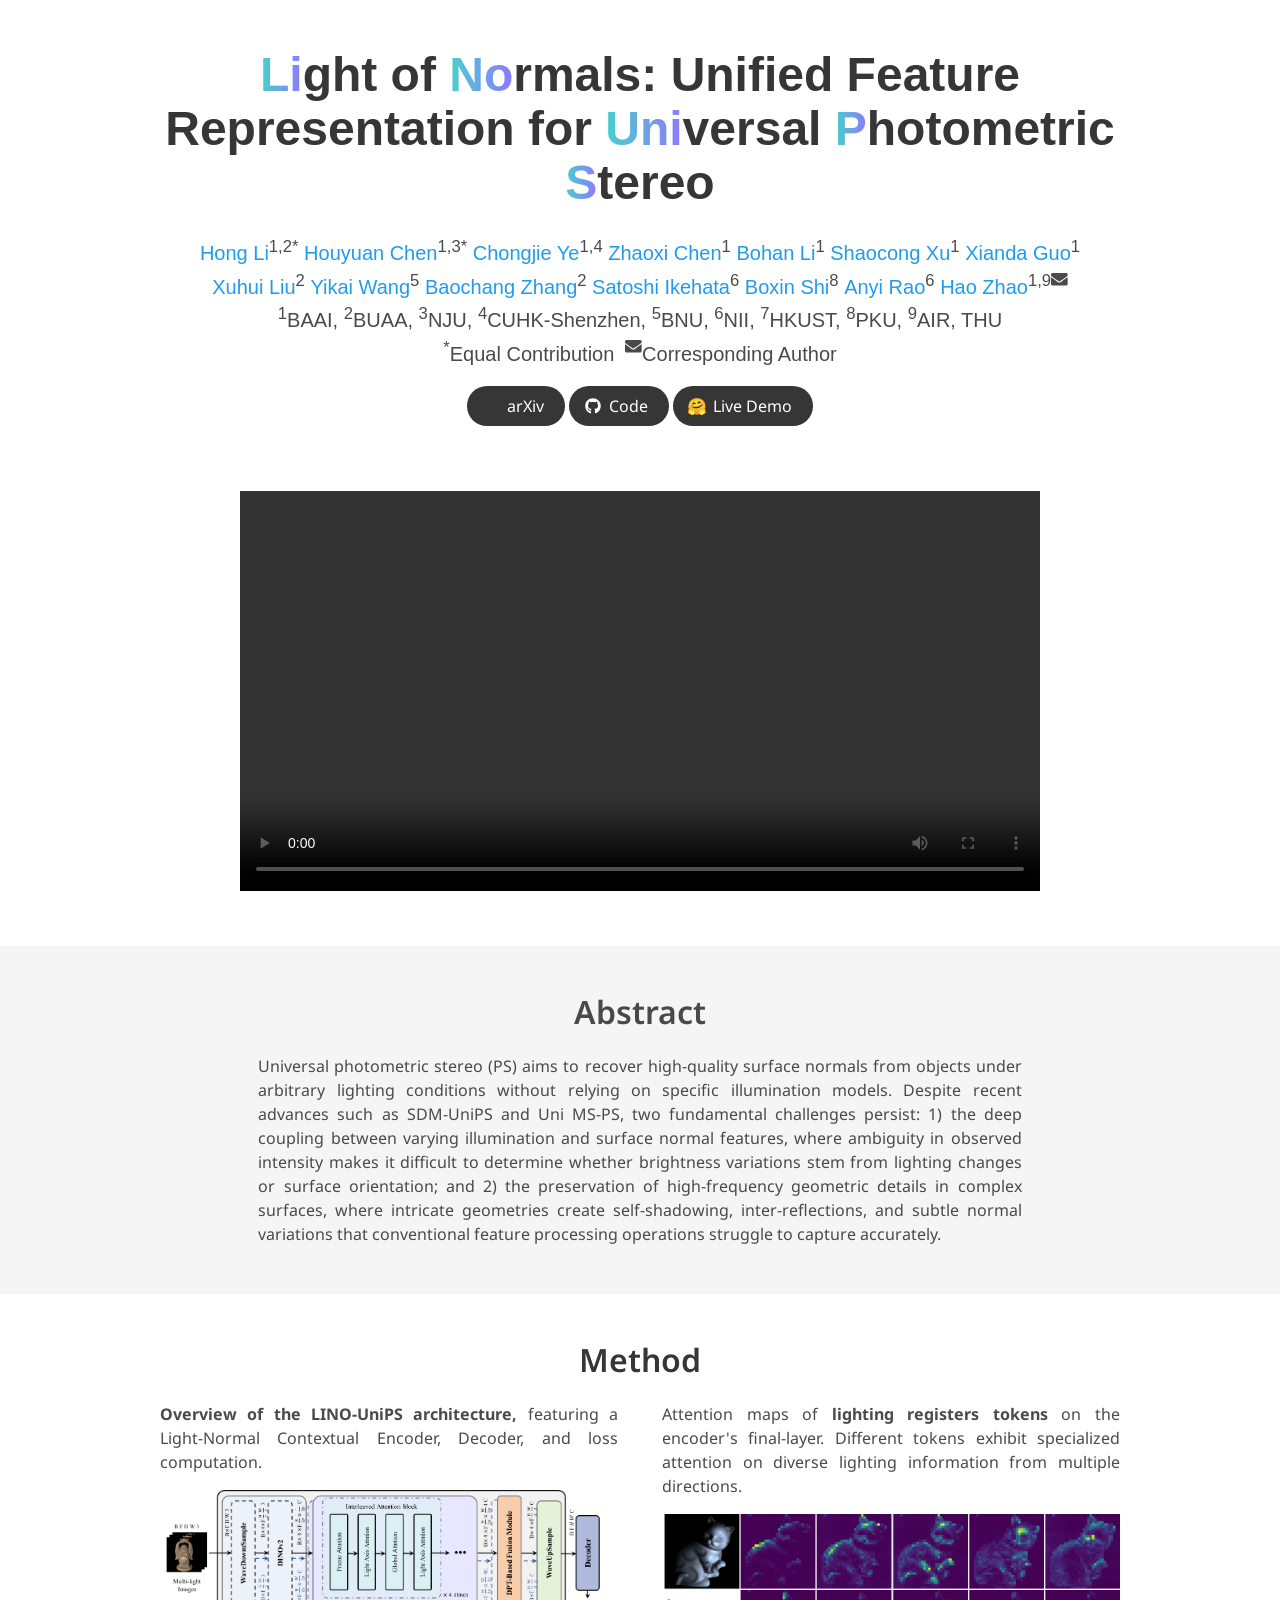
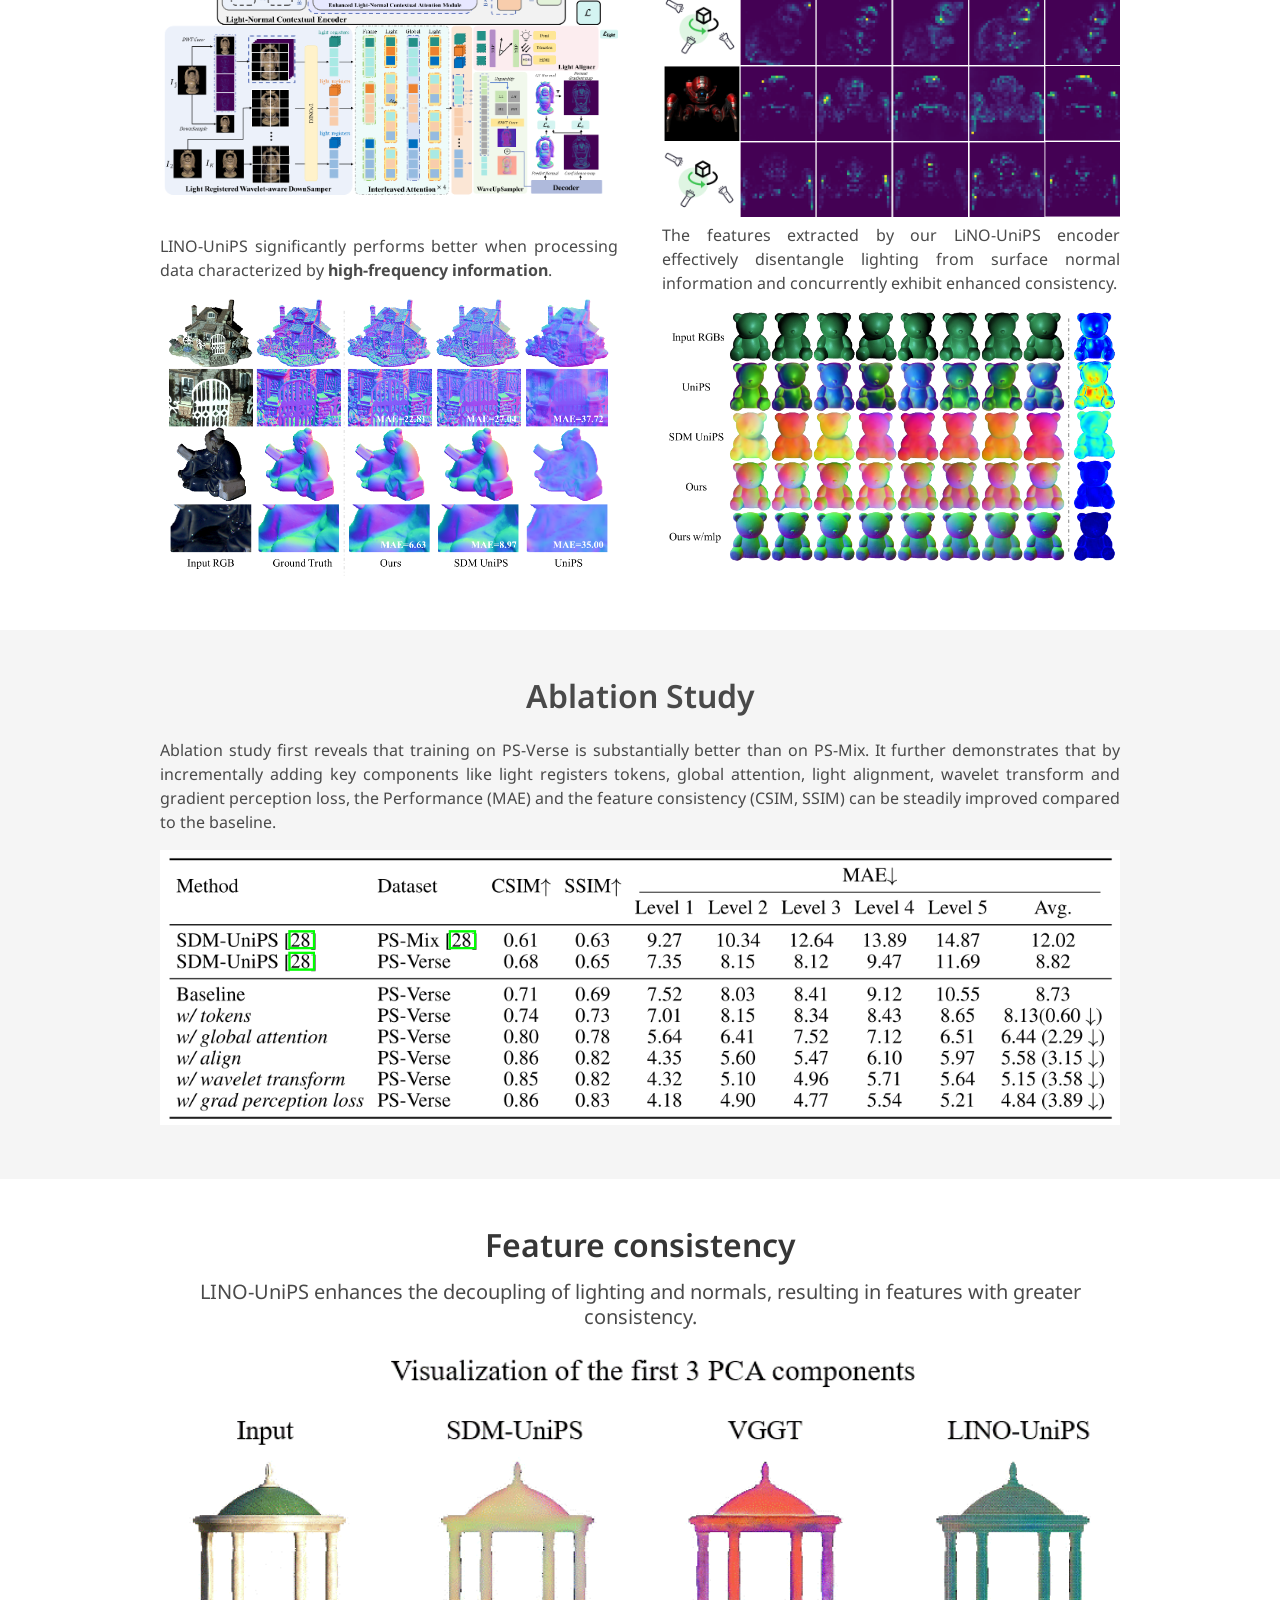
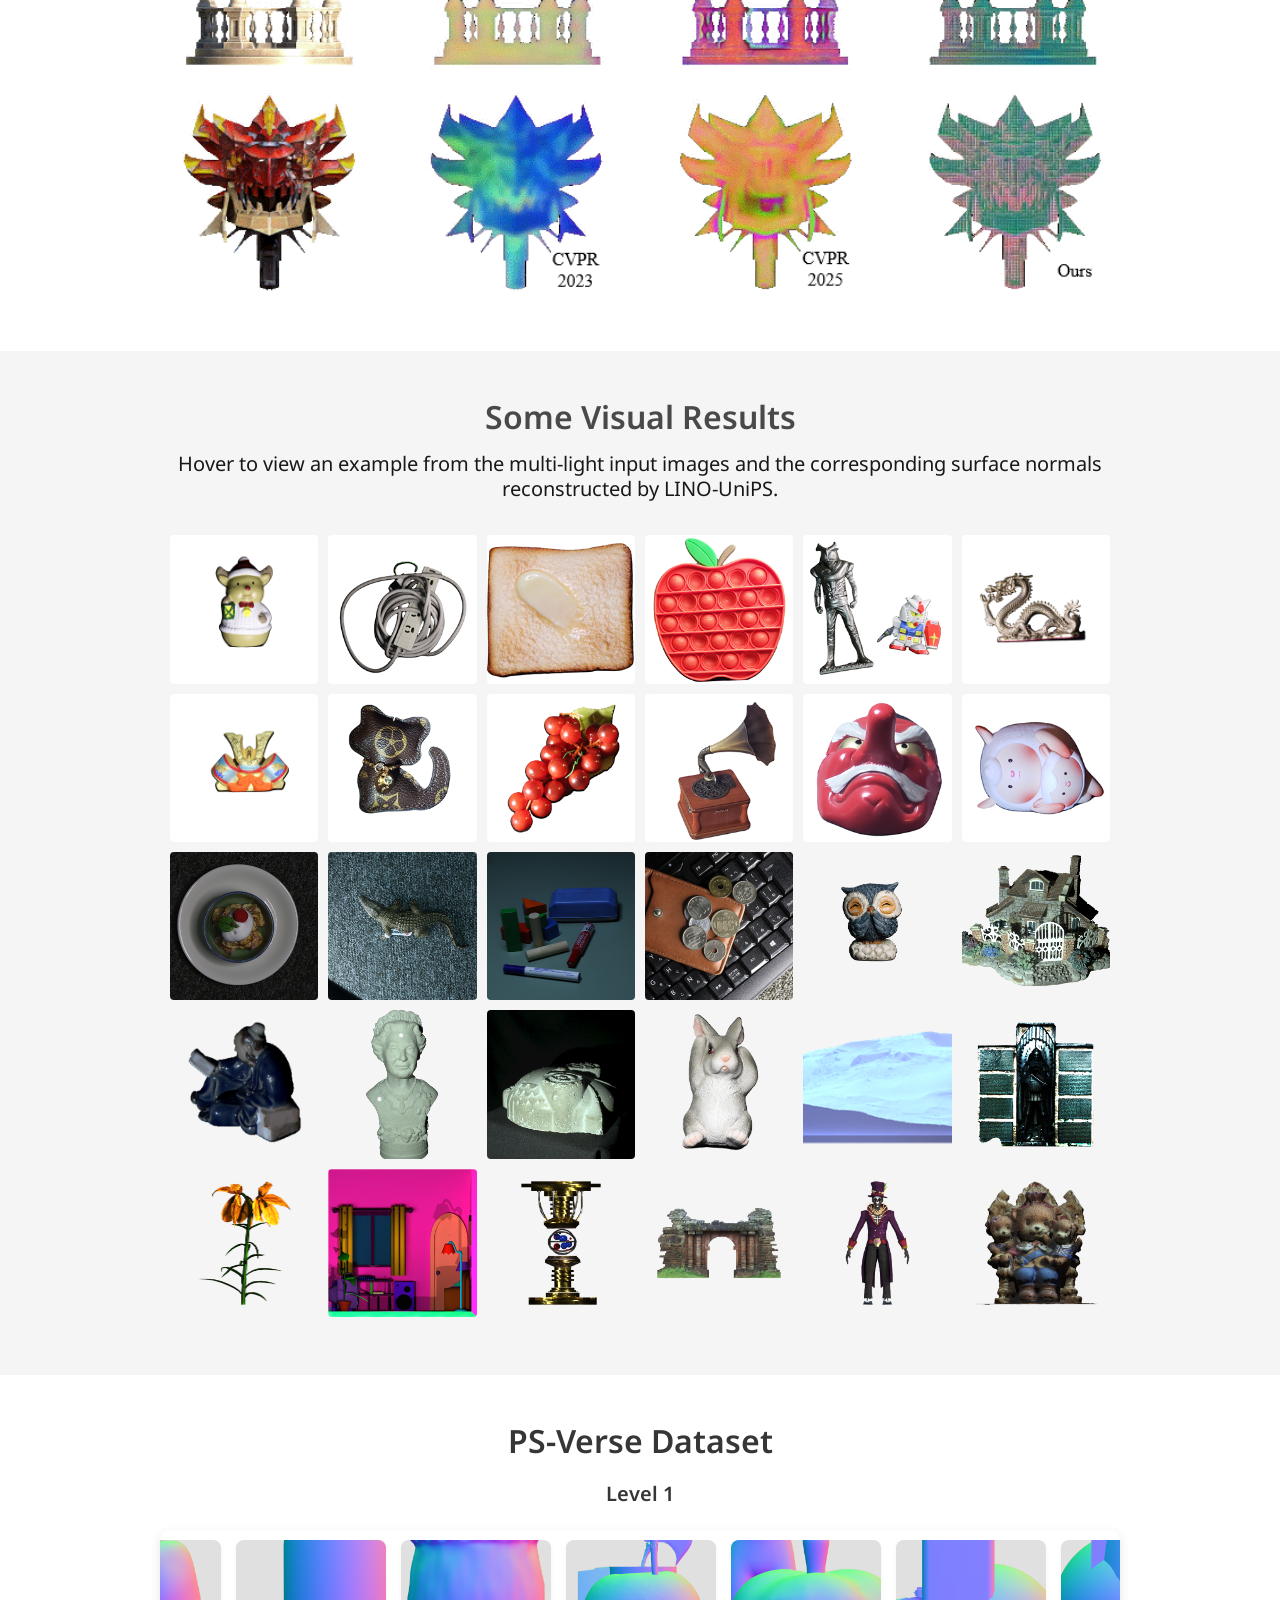
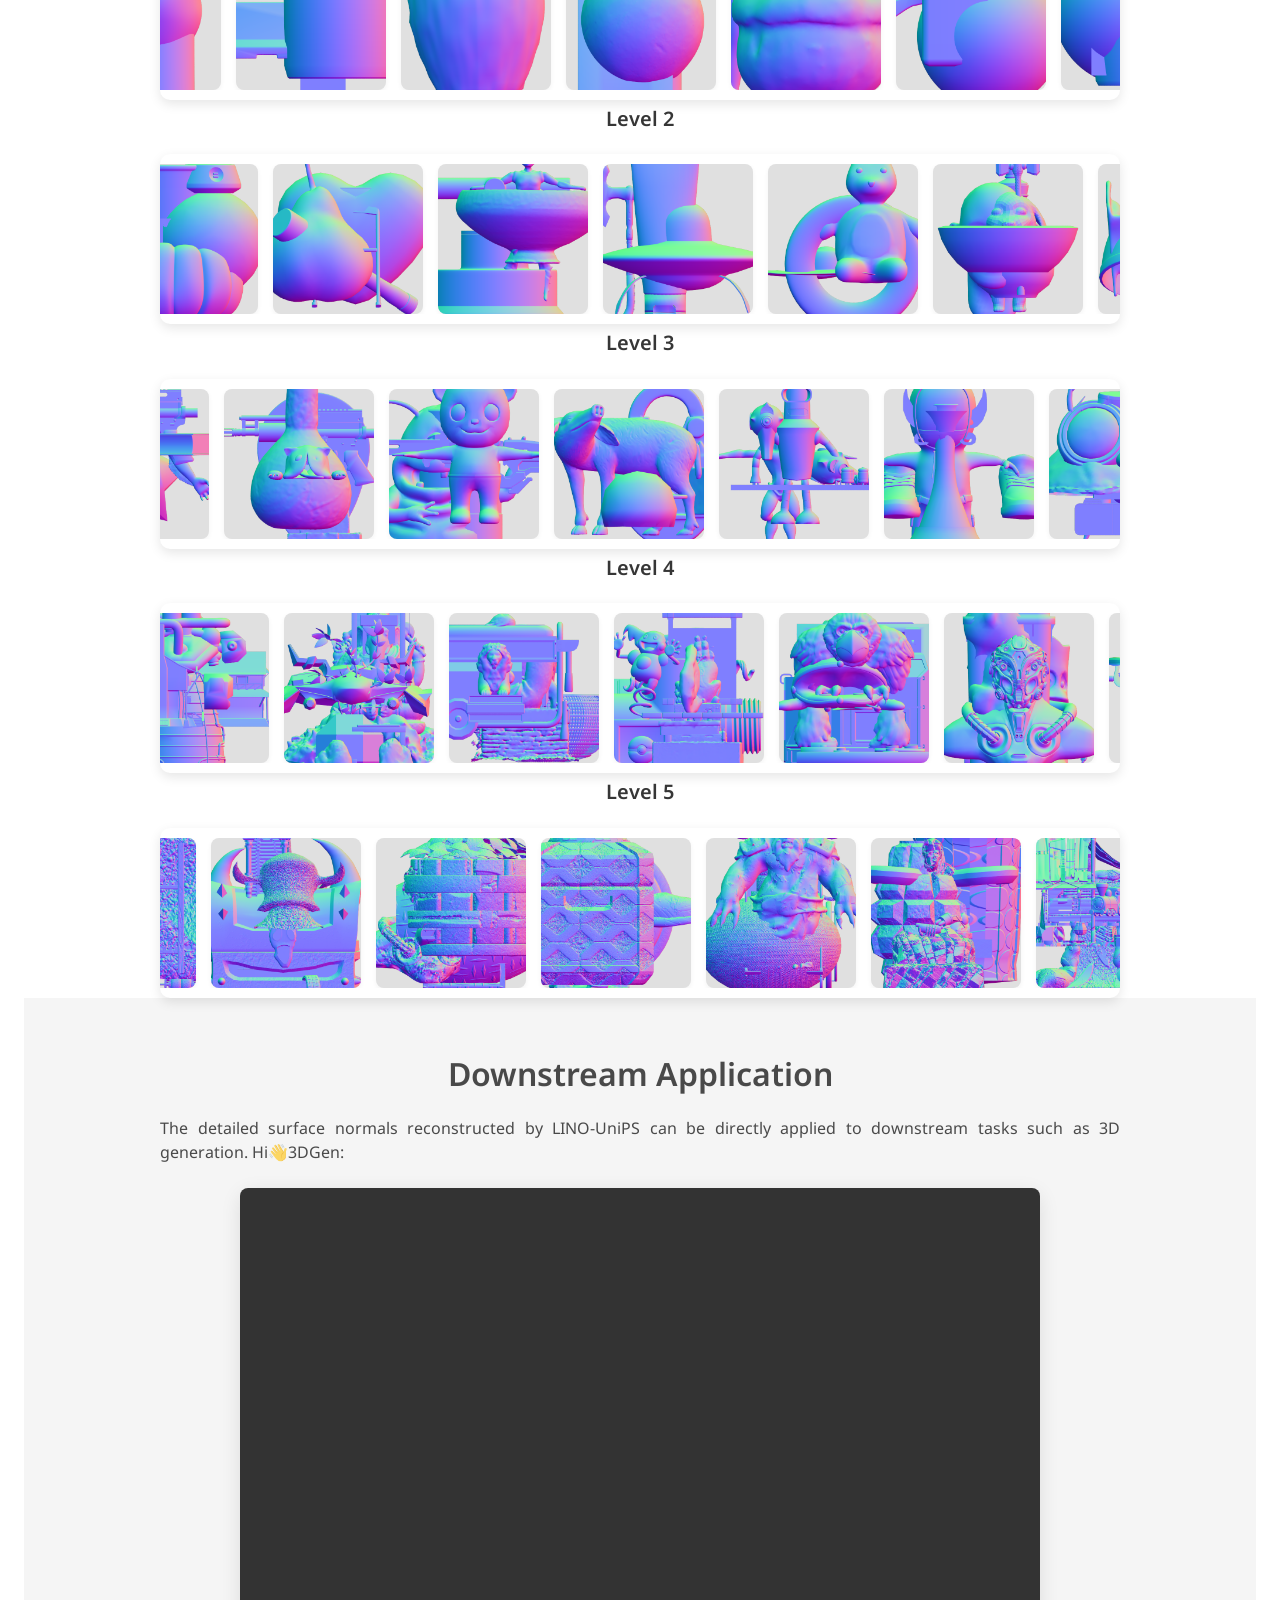
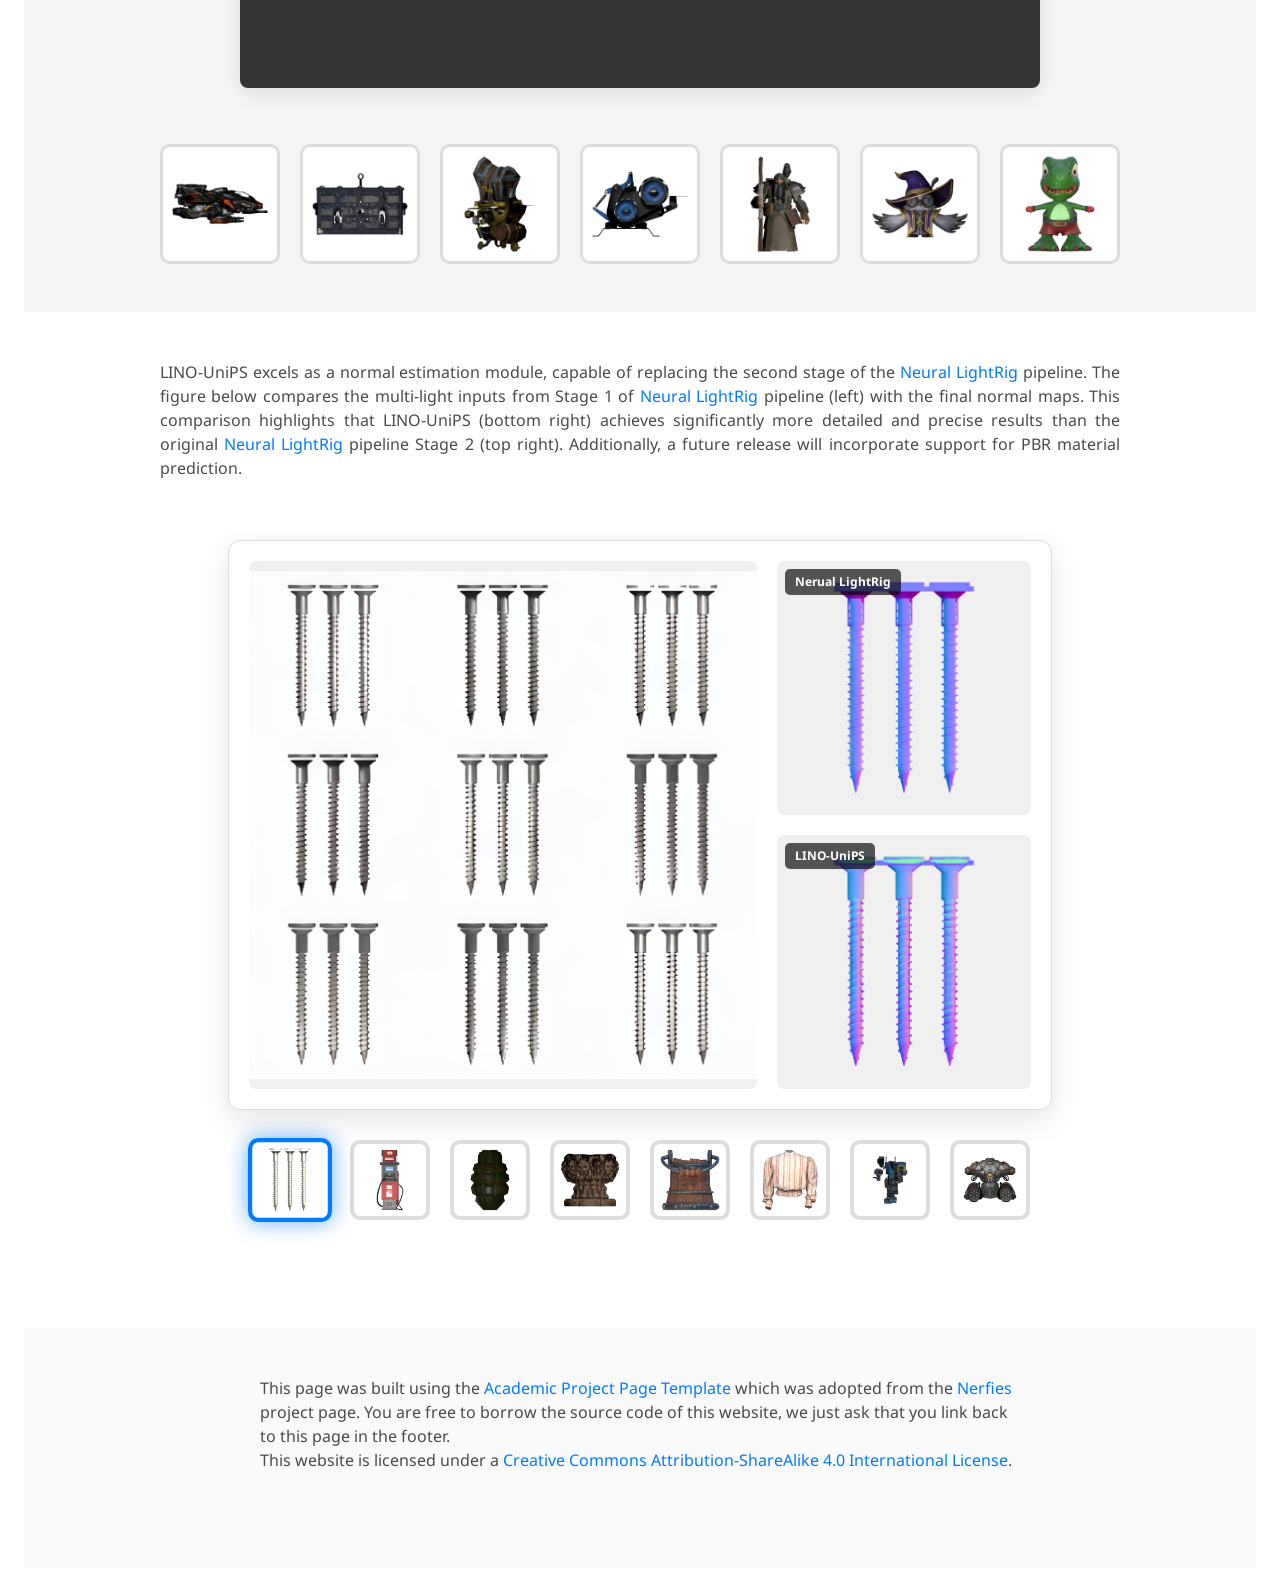
==== index.html @ 2d1c0916 "update_github" ====
<!DOCTYPE html>
<html>
<head>
  <meta charset="utf-8">
  <meta name="description" content="DESCRIPTION META TAG">
  <meta property="og:title" content="SOCIAL MEDIA TITLE TAG"/>
  <meta property="og:description" content="SOCIAL MEDIA DESCRIPTION TAG TAG"/>
  <meta property="og:url" content="URL OF THE WEBSITE"/>
  <meta property="og:image" content="static/image/your_banner_image.png" />
  <meta property="og:image:width" content="1200"/>
  <meta property="og:image:height" content="630"/>
  <meta name="twitter:title" content="TWITTER BANNER TITLE META TAG">
  <meta name="twitter:description" content="TWITTER BANNER DESCRIPTION META TAG">
  <meta name="twitter:image" content="static/images/your_twitter_banner_image.png">
  <meta name="twitter:card" content="summary_large_image">
  <meta name="keywords" content="KEYWORDS SHOULD BE PLACED HERE">
  <meta name="viewport" content="width=device-width, initial-scale=1">

  <title>Light of Normals: Unified Feature Representation for Universal Photometric Stereo</title>
  <link rel="icon" type="image/x-icon" href="static/images/lino.ico">
  <link href="https://fonts.googleapis.com/css?family=Google+Sans|Noto+Sans|Castoro" rel="stylesheet">

  <link rel="stylesheet" href="static/css/bulma.min.css">
  <link rel="stylesheet" href="static/css/bulma-carousel.min.css">
  <link rel="stylesheet" href="static/css/bulma-slider.min.css">
  <link rel="stylesheet" href="static/css/fontawesome.all.min.css">
  <link rel="stylesheet" href="https://cdn.jsdelivr.net/gh/jpswalsh/academicons@1/css/academicons.min.css">
  <link rel="stylesheet" href="static/css/index.css">
  <link rel="stylesheet" href="./static/css/selection-panel.css">
  <link rel="stylesheet" href="./static/css/nerual_lightrig.css">
   <script src="./static/js/nerual_lightrig.js" defer></script>
  
  <style>
    /* Styles for 6x6 Image Grid with Hover Preview */
    .image-grid-container {
      display: grid;
      grid-template-columns: repeat(6, 1fr);
      gap: 10px;
      padding: 10px;
      position: relative; 
    }

    .image-grid-container img {
      width: 100%;
      height: auto;
      display: block;
      object-fit: cover;
      aspect-ratio: 1 / 1;
      border-radius: 4px;
      cursor: pointer; 
      position: relative; 
      z-index: 1; 
      transition: transform 0.25s ease, box-shadow 0.25s ease, z-index 0s linear 0.125s; 
    }

    .image-grid-container img:hover {
      transform: scale(1.25); 
      z-index: 10; 
      box-shadow: 0px 6px 12px rgba(0,0,0,0.25); 
    }

    #localImagePreviewBox {
      position: fixed; 
      display: none; 
      gap: 8px; 
      padding: 10px;
      background-color: white;
      border-radius: 6px;
      box-shadow: 0px 5px 15px rgba(0,0,0,0.3);
      z-index: 20; 
      pointer-events: none; 
      transition: opacity 0.1s ease-in-out; 
    }

    #localImagePreviewBox img {
      width: 300px; 
      height: 300px; 
      object-fit: cover;
      border-radius: 4px;
      border: 1px solid #eee;
    }

    /* Styles for Auto-Looping Image Scroller (New) */
/* Styles for Auto-Looping Image Scroller */
    .scroll-strip-title {
      margin-bottom: 20px; 
    }
    
    .scroll-strip-container {
      width: 100%; 
      overflow: hidden; 
      padding: 10px 0; 
      box-sizing: border-box;
      background-color: #fff; 
      border-radius: 10px;
      box-shadow: 0 4px 12px rgba(0,0,0,0.1);
      cursor: grab;
    }
    .scroll-strip-container:active {
      cursor: grabbing;
    }

    .scroll-strip-content {
  display: flex;
  flex-wrap: nowrap; 
  overflow-x: auto;  /* 必须保留 'auto' 或 'scroll' 以便内容可以实际滚动 */
  overflow-y: hidden; 
  
  /* 移除或减少 padding-bottom，因为滚动条隐藏后不再需要为其预留空间 */
  /* padding-bottom: 15px; */ 
  padding-left: 15px; 
  padding-right: 15px; 
  -webkit-overflow-scrolling: touch; 

  /* --- 开始：隐藏滚动条的CSS --- */
  /* For Firefox */
  scrollbar-width: none; 

  /* For Internet Explorer and Edge (older versions) */
  -ms-overflow-style: none;  
  /* --- 结束：隐藏滚动条的CSS --- */
}

/* For WebKit-based browsers (Chrome, Safari, newer Edge, Opera) */
.scroll-strip-content::-webkit-scrollbar {
  display: none; /* 或者设置为 width: 0 !important; height: 0 !important; */
}

/* 之前用于美化滚动条的 ::-webkit-scrollbar-track 和 ::-webkit-scrollbar-thumb 规则可以被注释掉或删除，
   因为滚动条本身已经被隐藏了。
.scroll-strip-content::-webkit-scrollbar-track {
  background: #f1f1f1; 
  border-radius: 10px;
}
.scroll-strip-content::-webkit-scrollbar-thumb {
  background: #aaa; 
  border-radius: 10px;
}
.scroll-strip-content::-webkit-scrollbar-thumb:hover {
  background: #777; 
}
*/
    .scroll-item {
      flex: 0 0 auto;     
      width: 150px;       
      height: 150px;      
      margin-right: 15px; 
      background-color: #e0e0e0; 
      border-radius: 8px;
      overflow: hidden;   
      box-shadow: 0 2px 5px rgba(0,0,0,0.05);
      position: relative; /* 为内部img的z-index提供上下文 */
    }
    .scroll-item:last-child {
       margin-right: 0; 
    }

    .scroll-item img {
      width: 100%;
      height: 100%;
      object-fit: cover; 
      display: block;    
      cursor: pointer; /* 添加cursor pointer */
      position: relative; /* 使z-index生效 */
      z-index: 1; /* 默认z-index */
      transition: transform 0.2s ease, box-shadow 0.2s ease; /* 为气泡放大添加过渡 */
    }

    /* 新增：滚动带中图片的气泡放大效果 */
    .scroll-item:hover img { /* 或者 .scroll-item img:hover，取决于你希望整个item还是仅图片触发 */
      transform: scale(1.1); /* 稍微小一点的放大，避免过于干扰 */
      box-shadow: 0px 4px 10px rgba(0,0,0,0.2);
      z-index: 15; /* 高于普通图片，低于PreviewBox */
    }

    /* #localImagePreviewBox 及其内部 img 的样式保持不变，确保它的 z-index (例如 20) 高于 .scroll-item:hover img 的 z-index (例如 15) */


    /* 为特定的单词定义颜色 */
   .gradient-normal-map {
      /* 这就是您需要的“那串数字” */
      background-image: linear-gradient(to right, #48d1cc, #8e78ff);
      
      background-clip: text;
      -webkit-background-clip: text;
      color: transparent;
      font-weight: 600; /* 加粗一点效果更好 */
    }
        .viewer-container {
      width: 90%;
      max-width: 800px;
      height: 600px;
      border: 2px solid #cccccc;
      border-radius: 15px;
      margin: 40px auto;
      
      /* --- 👇 关键改动：为父容器设置相对定位 --- */
      position: relative; 
      
      /* 我们把内边距 padding 从这里移到 model-viewer 上，
        这样标签就可以紧贴边框的角落，效果更好。
      */
    }

    /* --- 👇 这是为新标签添加的全新样式 --- */
    .viewer-label {
      position: absolute; /* 设置绝对定位 */
      top: 10px;          /* 距离父容器顶部 10px */
      left: 10px;         /* 距离父容器左侧 10px */
      
      /* --- 以下是让标签更好看的样式 (可选) --- */
      padding: 5px 10px; /* 标签内部的留白 */
      background-color: rgba(0, 0, 0, 0.5); /* 半透明的黑色背景 */
      color: white; /* 白色文字 */
      font-family: sans-serif; /* 使用更常见的字体 */
      font-size: 14px;
      font-weight: bold;
      border-radius: 8px; /* 标签自身的圆角 */
      z-index: 10; /* 确保标签显示在 model-viewer 的上层 */
      pointer-events: none; /* 让鼠标可以“穿透”标签，直接与模型交互 */
    }

    model-viewer {
      width: 100%;
      height: 100%;
      max-width: 800px;
      max-height: 600px;
      border-radius: 10px;
    }
</style>
</head>
<body>

  <section class="hero">
    <div class="hero-body">
      <div class="container is-max-desktop">
        <div class="columns is-centered">
          <div class="column has-text-centered">
            <h1 class="title is-1 publication-title"> <span class="gradient-normal-map">Li</span>ght of <span class="gradient-normal-map">No</span>rmals: Unified Feature Representation for
<span class="gradient-normal-map">Uni</span>versal <span class="gradient-normal-map">P</span>hotometric <span class="gradient-normal-map">S</span>tereo</h1>
     <div class="is-size-5 publication-authors">
              <span class="author-block">
                <a href="">Hong Li</a><sup>1,2*</sup>
              </span>
              <span class="author-block">
                <a href="">Houyuan Chen</a><sup>1,3*</sup>
              </span>
              <span class="author-block">
                <a href="https://github.com/hugoycj">Chongjie Ye</a><sup>1,4</sup>
              </span>
              <span class="author-block">
                <a href="https://frozenburning.github.io/">Zhaoxi Chen</a><sup>1</sup>
              </span>
              <span class="author-block">
                <a href="">Bohan Li</a><sup>1</sup>
              </span>
              <span class="author-block">
                <a href="https://daniellli.github.io/">Shaocong Xu</a><sup>1</sup>
              </span>
              <span class="author-block">
                <a href="https://xiandaguo.net/">Xianda Guo</a><sup>1</sup>
              </span>
              <span class="author-block">
                <a href="https://scholar.google.com.hk/citations?user=d4Dg1J4AAAAJ&hl=zh-CN">Xuhui Liu</a><sup>2</sup>
              </span>
              <span class="author-block">
                <a href="https://scholar.google.com/citations?user=MnW5aegAAAAJ&hl=pl">Yikai Wang</a><sup>5</sup>
              </span>
              <span class="author-block">
                <a href="https://scholar.google.com/citations?user=ImJz6MsAAAAJ&hl=zh-CN">Baochang Zhang</a><sup>2</sup>
              </span>
              <span class="author-block">
                <a href="https://satoshi-ikehata.github.io/">Satoshi Ikehata</a><sup>6</sup>
              </span>
              <span class="author-block">
                <a href="https://scholar.google.com/citations?user=K1LjZxcAAAAJ&hl=en">Boxin Shi</a><sup>8</sup>
              </span>
                <span class="author-block">
                <a href="https://anyirao.com/">Anyi Rao</a><sup>6</sup>
              </span>
              <span class="author-block">
                <a href="https://scholar.google.com.hk/citations?user=ygQznUQAAAAJ&hl=en">Hao Zhao</a><sup>1,9<svg class="svg-inline--fa fa-envelope fa-w-16" aria-hidden="true" focusable="false" data-prefix="fa" data-icon="envelope" role="img" xmlns="http://www.w3.org/2000/svg" viewBox="0 0 512 512" data-fa-i2svg=""><path fill="currentColor" d="M502.3 190.8c3.9-3.1 9.7-.2 9.7 4.7V400c0 26.5-21.5 48-48 48H48c-26.5 0-48-21.5-48-48V195.6c0-5 5.7-7.8 9.7-4.7 22.4 17.4 52.1 39.5 154.1 113.6 21.1 15.4 56.7 47.8 92.2 47.6 35.7.3 72-32.8 92.3-47.6 102-74.1 131.6-96.3 154-113.7zM256 320c23.2.4 56.6-29.2 73.4-41.4 132.7-96.3 142.8-104.7 173.4-128.7 5.8-4.5 9.2-11.5 9.2-18.9v-19c0-26.5-21.5-48-48-48H48C21.5 64 0 85.5 0 112v19c0 7.4 3.4 14.3 9.2 18.9 30.6 23.9 40.7 32.4 173.4 128.7 16.8 12.2 50.2 41.8 73.4 41.4z"></path></svg><!-- <i class="fa fa-envelope"></i> Font Awesome fontawesome.com --></sup>
              </span>
            </div>

            <div class="is-size-5 publication-authors">
              <span class="author-block"><sup>1</sup>BAAI,</span>
              <span class="author-block"><sup>2</sup>BUAA,</span>
              <span class="author-block"><sup>3</sup>NJU,</span>
              <span class="author-block"><sup>4</sup>CUHK-Shenzhen,</span>
              <span class="author-block"><sup>5</sup>BNU,</span>
              <span class="author-block"><sup>6</sup>NII,</span>
              <span class="author-block"><sup>7</sup>HKUST,</span>
              <span class="author-block"><sup>8</sup>PKU,</span>
              <span class="author-block"><sup>9</sup>AIR, THU</span>
      
              <br>
              <span class="author-block"><sup>*</sup>Equal Contribution&nbsp; </span>
              <span class="author-block"><sup><svg class="svg-inline--fa fa-envelope fa-w-16" aria-hidden="true" focusable="false" data-prefix="fa" data-icon="envelope" role="img" xmlns="http://www.w3.org/2000/svg" viewBox="0 0 512 512" data-fa-i2svg=""><path fill="currentColor" d="M502.3 190.8c3.9-3.1 9.7-.2 9.7 4.7V400c0 26.5-21.5 48-48 48H48c-26.5 0-48-21.5-48-48V195.6c0-5 5.7-7.8 9.7-4.7 22.4 17.4 52.1 39.5 154.1 113.6 21.1 15.4 56.7 47.8 92.2 47.6 35.7.3 72-32.8 92.3-47.6 102-74.1 131.6-96.3 154-113.7zM256 320c23.2.4 56.6-29.2 73.4-41.4 132.7-96.3 142.8-104.7 173.4-128.7 5.8-4.5 9.2-11.5 9.2-18.9v-19c0-26.5-21.5-48-48-48H48C21.5 64 0 85.5 0 112v19c0 7.4 3.4 14.3 9.2 18.9 30.6 23.9 40.7 32.4 173.4 128.7 16.8 12.2 50.2 41.8 73.4 41.4z"></path></svg><!-- <i class="fa fa-envelope"></i> Font Awesome fontawesome.com --></sup>Corresponding Author</span>
            </div>

            <div class="column has-text-centered">
            <div class="publication-links">
              


              <span class="link-block">
                <a href="" class="external-link button is-normal is-rounded is-dark" target="_blank" rel="noopener noreferrer">
                  <span class="icon">
                    <i class="ai ai-arxiv"></i>
                  </span>
                  <span>arXiv</span>
                </a>
              </span>

              <span class="link-block">
                <a href="https://github.com/houyuanchen111/LINO_UniPS" class="external-link button is-normal is-rounded is-dark" target="_blank" rel="noopener noreferrer">
                  <span class="icon">
                    <i class="fab fa-github"></i>
                  </span>
                  <span>Code</span>
                </a>
              </span>

              <span class="link-block">
                <a href="https://huggingface.co/spaces/houyuanchen/lino" class="external-link button is-normal is-rounded is-dark" target="_blank" rel="noopener noreferrer">
                  <span class="icon">
                    🤗
                  </span>
                  <span>Live Demo</span>
                </a>
              </span>

            </div>
          </div>
           
           
           
          </div>
        </div>
      </div>
    </div>
  </section>



  <section class="hero teaser">
    <div class="container is-max-desktop">
      <div class="hero-body">
        <video src="static/videos/lino_web.mp4" controls width="800" height="5000">
        <h2 class="subtitle has-text-centered">
         (Left) Given multiple images from the same viewpoint under varying lighting, our method outperforms existing universal photometric stereo methods in accuracy and detail, even exceeding the professional 3D scanner. (Right) On the DiliGent benchmark, with similar decoders, higher feature consistency (SSIM and CSIM) in encoder features corresponds to better performance, indicated by a higher inverse mean angular error.
       </h2>
     </div>
   </div>
  </section>

  <section class="section hero is-light">
    <div class="container is-max-desktop">
      <div class="columns is-centered has-text-centered">
        <div class="column is-four-fifths">
          <h2 class="title is-3">Abstract</h2>
          <div class="content has-text-justified">
            <p>
             Universal photometric stereo (PS) aims to recover high-quality surface normals from objects under arbitrary lighting conditions without relying on specific illumination models. Despite recent advances such as SDM-UniPS and Uni MS-PS, two fundamental challenges persist: 1) the deep coupling between varying illumination and surface normal features, where ambiguity in observed intensity makes it difficult to determine whether brightness variations stem from lighting changes or surface orientation; and 2) the preservation of high-frequency geometric details in complex surfaces, where intricate geometries create self-shadowing, inter-reflections, and subtle normal variations that conventional feature processing operations struggle to capture accurately. 
           </p>
         </div>
       </div>
     </div>
   </div>
  </section>

<section class="section">
    <div class="container is-max-desktop">
      <div class="columns is-centered">
        <div class="column is-full">
          <h2 class="title is-3 has-text-centered">Method</h2>
          <div class="content has-text-justified">
            <div class="columns">
              <div class="column" style="margin-right: 20px;">
                <p>
                  <b>Overview of the LINO-UniPS architecture,</b> featuring a Light-Normal Contextual Encoder, Decoder, and loss computation. 
                </p>
                <img src="./static/images/Method.png" alt="Left Top Image" style="width: 100%; margin-bottom: 30px;">
                <p>
                  LINO-UniPS significantly performs better when processing data characterized by <b>high-frequency information</b>.
                </p>
                <img src="./static/images/results_compare.png" alt="Left Bottom Image" style="width: 100%;">
              </div>
              <div class="column">
                <p>
                  Attention maps of <b>lighting registers tokens</b> on the encoder's final-layer. Different tokens exhibit specialized attention on diverse lighting information from multiple directions.
                </p>
                <img src="./static/images/attn_map.png" alt="Right Top Image" style="width: 100%; margin-bottom: 0px;">
                <p>
                 The features extracted by our LiNO-UniPS encoder effectively disentangle lighting from surface normal information and concurrently exhibit enhanced consistency.
                </p>
                <img src="./static/images/feature_pca.png" alt="Right Bottom Image" style="width: 100%;">
              </div>
            </div>
          </div>
        </div>
      </div>
    </div>
  </section>

<section class="section hero is-light">

  <div class="container is-max-desktop" id="comparison_container">

          <div class="content has-text-justified" style="align-self: flex-start;">
              <h2 class="title is-3 has-text-centered">Ablation Study</h2>
              <p>
                  Ablation study first reveals that training on PS-Verse is substantially better than on PS-Mix. It further demonstrates that by incrementally adding key components like light registers tokens, global attention, light alignment, wavelet transform and gradient perception loss, the Performance (MAE) and the feature consistency (CSIM, SSIM) can be steadily improved compared to the baseline.
                  </a>
              </p>
    <img src="static/images/ablation_study.png" alt="feature_consistency" width="1000">
          </div>
  <!-- <div class="container is-max-desktop">
   
      <p class="subtitle is-5 has-text-centered" style="margin-top: -0.5rem; margin-bottom: 1.5rem;">
    
      </p>
  
  </div> -->
  
</section>


<section class="section">
  <div class="container is-max-desktop">
     <h2 class="title is-3 has-text-centered">Feature consistency</h2>
      <p class="subtitle is-5 has-text-centered" style="margin-top: -0.5rem; margin-bottom: 1.5rem;">
    LINO-UniPS enhances the decoupling of lighting and normals, resulting in features with greater consistency.
      </p>
   <img src="static/images/feature_video.gif" alt="feature_consistency" width="1000">
  </div>
  
</section>



<section class="section hero is-light">
    <div class="container is-max-desktop">
      <h2 class="title is-3 has-text-centered">Some Visual Results</h2>
      <p class="subtitle is-5 has-text-centered" style="margin-top: -0.5rem; margin-bottom: 1.5rem;">
      Hover to view an example from the multi-light input images and the corresponding surface normals reconstructed by LINO-UniPS. 
      </p>
      <div class="image-grid-container">
        <img src="static/images/image_1.png" alt="Image 1" data-paired-image-src="static/images/normal_1.png">
        <img src="static/images/image_2.png" alt="Image 2" data-paired-image-src="static/images/normal_2.png">
        <img src="static/images/image_3.png" alt="Image 3" data-paired-image-src="static/images/normal_3.png">
        <img src="static/images/image_4.png" alt="Image 4" data-paired-image-src="static/images/normal_4.png">
        <img src="static/images/image_5.png" alt="Image 5" data-paired-image-src="static/images/normal_5.png">
        <img src="static/images/image_6.png" alt="Image 6" data-paired-image-src="static/images/normal_6.png">
        <img src="static/images/image_7.png" alt="Image 7" data-paired-image-src="static/images/normal_7.png">
        <img src="static/images/image_8.png" alt="Image 8" data-paired-image-src="static/images/normal_8.png">
        <img src="static/images/image_9.png" alt="Image 9" data-paired-image-src="static/images/normal_9.png">
        <img src="static/images/image_10.png" alt="Image 10" data-paired-image-src="static/images/normal_10.png">
        <img src="static/images/image_11.png" alt="Image 11" data-paired-image-src="static/images/normal_11.png">
        <img src="static/images/image_12.png" alt="Image 12" data-paired-image-src="static/images/normal_12.png">
        <img src="static/images/image_13.png" alt="Image 13" data-paired-image-src="static/images/normal_13.png">
        <img src="static/images/image_14.png" alt="Image 14" data-paired-image-src="static/images/normal_14.png">
        <img src="static/images/image_15.png" alt="Image 15" data-paired-image-src="static/images/normal_15.png">
        <img src="static/images/image_16.png" alt="Image 16" data-paired-image-src="static/images/normal_16.png">
        <img src="static/images/image_17.png" alt="Image 17" data-paired-image-src="static/images/normal_17.png">
        <img src="static/images/image_18.png" alt="Image 18" data-paired-image-src="static/images/normal_18.png">
        <img src="static/images/image_19.png" alt="Image 19" data-paired-image-src="static/images/normal_19.png">
        <img src="static/images/image_20.png" alt="Image 20" data-paired-image-src="static/images/normal_20.png">
        <img src="static/images/image_21.png" alt="Image 21" data-paired-image-src="static/images/normal_21.png">
        <img src="static/images/image_22.png" alt="Image 22" data-paired-image-src="static/images/normal_22.png">
        <img src="static/images/image_23.png" alt="Image 23" data-paired-image-src="static/images/normal_23.png">
        <img src="static/images/image_24.png" alt="Image 24" data-paired-image-src="static/images/normal_24.png">
        <img src="static/images/image_25.png" alt="Image 25" data-paired-image-src="static/images/normal_25.png">
        <img src="static/images/image_26.png" alt="Image 26" data-paired-image-src="static/images/normal_26.png">
        <img src="static/images/image_27.png" alt="Image 27" data-paired-image-src="static/images/normal_27.png">
        <img src="static/images/image_28.png" alt="Image 28" data-paired-image-src="static/images/normal_28.png">
        <img src="static/images/image_29.png" alt="Image 29" data-paired-image-src="static/images/normal_29.png">
        <img src="static/images/image_30.png" alt="Image 30" data-paired-image-src="static/images/normal_30.png">
      </div>
    </div>
  </section>
  
<section class="section pb-1">
   <h2 class="title is-3 has-text-centered"> PS-Verse Dataset</h2>
  <div class="container is-max-desktop">
    <h2 class="title is-5 has-text-centered scroll-strip-title">Level 1</h2>
    <div class="scroll-strip-container">
      <div class="scroll-strip-content">
        <div class="scroll-item">
          <img src="static/images/ps-verse/level_1/low_normal_1.png" alt="Showcase Image 1" data-paired-image-src="static/images/ps-verse/level_1/low_normal_image_1.png">
        </div>
        <div class="scroll-item">
          <img src="static/images/ps-verse/level_1/low_normal_2.png" alt="Showcase Image 2" data-paired-image-src="static/images/ps-verse/level_1/low_normal_image_2.png">
        </div>
        <div class="scroll-item">
          <img src="static/images/ps-verse/level_1/low_normal_3.png" alt="Showcase Image 10" data-paired-image-src="static/images/ps-verse/level_1/low_normal_image_3.png">
        </div>

        <div class="scroll-item">
          <img src="static/images/ps-verse/level_1/low_normal_4.png" alt="Showcase Image 11" data-paired-image-src="static/images/ps-verse/level_1/low_normal_image_4.png">
        </div>
        <div class="scroll-item">
          <img src="static/images/ps-verse/level_1/low_normal_5.png" alt="Showcase Image 12" data-paired-image-src="static/images/ps-verse/level_1/low_normal_image_5.png">
        </div>
        <div class="scroll-item">
          <img src="static/images/ps-verse/level_1/low_normal_6.png" alt="Showcase Image 20" data-paired-image-src="static/images/ps-verse/level_1/low_normal_image_6.png">
        </div>

        <div class="scroll-item">
          <img src="static/images/ps-verse/level_1/low_normal_8.png" alt="Showcase Image 21" data-paired-image-src="static/images/ps-verse/level_1/low_normal_image_8.png">
        </div>
        <div class="scroll-item">
          <img src="static/images/ps-verse/level_1/low_normal_10.png" alt="Showcase Image 30" data-paired-image-src="static/images/ps-verse/level_1/low_normal_image_10.png">
        </div>
        
        <div class="scroll-item">
          <img src="static/images/ps-verse/level_1/low_normal_12.png" alt="Showcase Image 31" data-paired-image-src="static/images/ps-verse/level_1/low_normal_image_12.png">
        </div>
        <div class="scroll-item">
          <img src="static/images/ps-verse/level_1/low_normal_13.png" alt="Showcase Image 40" data-paired-image-src="static/images/ps-verse/level_1/low_normal_image_13.png">
        </div>

        
        </div>
      </div>
    </div>
  </div>
</section>

<section class="section py-1">
  <div class="container is-max-desktop">
    <h2 class="title is-5 has-text-centered scroll-strip-title">Level 2 </h2>
    <div class="scroll-strip-container">
      <div class="scroll-strip-content">
        <div class="scroll-item">
          <img src="static/images/ps-verse/level_2/low_normal_1.png" alt="Showcase Image 1" data-paired-image-src="static/images/ps-verse/level_2/low_normal_image_1.png">
        </div>
        <div class="scroll-item">
          <img src="static/images/ps-verse/level_2/low_normal_2.png" alt="Showcase Image 2" data-paired-image-src="static/images/ps-verse/level_2/low_normal_image_2.png">
        </div>
        <div class="scroll-item">
          <img src="static/images/ps-verse/level_2/low_normal_3.png" alt="Showcase Image 10" data-paired-image-src="static/images/ps-verse/level_2/low_normal_image_3.png">
        </div>

        <div class="scroll-item">
          <img src="static/images/ps-verse/level_2/low_normal_4.png" alt="Showcase Image 11" data-paired-image-src="static/images/ps-verse/level_2/low_normal_image_4.png">
        </div>
        <div class="scroll-item">
          <img src="static/images/ps-verse/level_2/low_normal_5.png" alt="Showcase Image 12" data-paired-image-src="static/images/ps-verse/level_2/low_normal_image_5.png">
        </div>
        <div class="scroll-item">
          <img src="static/images/ps-verse/level_2/low_normal_6.png" alt="Showcase Image 20" data-paired-image-src="static/images/ps-verse/level_2/low_normal_image_6.png">
        </div>

        <div class="scroll-item">
          <img src="static/images/ps-verse/level_2/low_normal_8.png" alt="Showcase Image 21" data-paired-image-src="static/images/ps-verse/level_2/low_normal_image_8.png">
        </div>
        <div class="scroll-item">
          <img src="static/images/ps-verse/level_2/low_normal_10.png" alt="Showcase Image 30" data-paired-image-src="static/images/ps-verse/level_2/low_normal_image_10.png">
        </div>
        
        <div class="scroll-item">
          <img src="static/images/ps-verse/level_2/low_normal_16.png" alt="Showcase Image 31" data-paired-image-src="static/images/ps-verse/level_2/low_normal_image_16.png">
        </div>
        <div class="scroll-item">
          <img src="static/images/ps-verse/level_2/low_normal_7.png" alt="Showcase Image 40" data-paired-image-src="static/images/ps-verse/level_2/low_normal_image_7.png">
        </div>
      </div>
    </div>
  </div>
</section>

<section class="section py-1">
  <div class="container is-max-desktop">
    <h2 class="title is-5 has-text-centered scroll-strip-title">Level 3</h2>
    <div class="scroll-strip-container">
      <div class="scroll-strip-content">
          <div class="scroll-item">
          <img src="static/images/ps-verse/level_3/low_normal_1.png" alt="Showcase Image 1" data-paired-image-src="static/images/ps-verse/level_3/low_normal_image_1.png">
        </div>
        <div class="scroll-item">
          <img src="static/images/ps-verse/level_3/low_normal_2.png" alt="Showcase Image 2" data-paired-image-src="static/images/ps-verse/level_3/low_normal_image_2.png">
        </div>
        <div class="scroll-item">
          <img src="static/images/ps-verse/level_3/low_normal_3.png" alt="Showcase Image 10" data-paired-image-src="static/images/ps-verse/level_3/low_normal_image_3.png">
        </div>

        <div class="scroll-item">
          <img src="static/images/ps-verse/level_3/low_normal_4.png" alt="Showcase Image 11" data-paired-image-src="static/images/ps-verse/level_3/low_normal_image_4.png">
        </div>
        <div class="scroll-item">
          <img src="static/images/ps-verse/level_3/low_normal_5.png" alt="Showcase Image 12" data-paired-image-src="static/images/ps-verse/level_3/low_normal_image_5.png">
        </div>
        <div class="scroll-item">
          <img src="static/images/ps-verse/level_3/low_normal_6.png" alt="Showcase Image 20" data-paired-image-src="static/images/ps-verse/level_3/low_normal_image_6.png">
        </div>

        <div class="scroll-item">
          <img src="static/images/ps-verse/level_3/low_normal_8.png" alt="Showcase Image 21" data-paired-image-src="static/images/ps-verse/level_3/low_normal_image_8.png">
        </div>
        <div class="scroll-item">
          <img src="static/images/ps-verse/level_3/low_normal_9.png" alt="Showcase Image 30" data-paired-image-src="static/images/ps-verse/level_3/low_normal_image_9.png">
        </div>
        
        <div class="scroll-item">
          <img src="static/images/ps-verse/level_3/low_normal_0.png" alt="Showcase Image 31" data-paired-image-src="static/images/ps-verse/level_3/low_normal_image_0.png">
        </div>
        <div class="scroll-item">
          <img src="static/images/ps-verse/level_3/low_normal_7.png" alt="Showcase Image 40" data-paired-image-src="static/images/ps-verse/level_3/low_normal_image_7.png">
        </div>
      </div>
    </div>
  </div>
</section>

<section class="section py-1">
  <div class="container is-max-desktop">
    <h2 class="title is-5 has-text-centered scroll-strip-title">Level 4</h2>
    <div class="scroll-strip-container">
      <div class="scroll-strip-content">
        <div class="scroll-item">
          <img src="static/images/ps-verse/level_4/low_normal_1.png" alt="Showcase Image 1" data-paired-image-src="static/images/ps-verse/level_4/low_normal_image_1.png">
        </div>
        <div class="scroll-item">
          <img src="static/images/ps-verse/level_4/low_normal_3.png" alt="Showcase Image 2" data-paired-image-src="static/images/ps-verse/level_4/low_normal_image_3.png">
        </div>
        <div class="scroll-item">
          <img src="static/images/ps-verse/level_4/low_normal_4.png" alt="Showcase Image 10" data-paired-image-src="static/images/ps-verse/level_4/low_normal_image_4.png">
        </div>

        <div class="scroll-item">
          <img src="static/images/ps-verse/level_4/low_normal_11.png" alt="Showcase Image 11" data-paired-image-src="static/images/ps-verse/level_4/low_normal_image_11.png">
        </div>
        <div class="scroll-item">
          <img src="static/images/ps-verse/level_4/low_normal_14.png" alt="Showcase Image 12" data-paired-image-src="static/images/ps-verse/level_4/low_normal_image_14.png">
        </div>
        <div class="scroll-item">
          <img src="static/images/ps-verse/level_4/low_normal_15.png" alt="Showcase Image 20" data-paired-image-src="static/images/ps-verse/level_4/low_normal_image_15.png">
        </div>

        <div class="scroll-item">
          <img src="static/images/ps-verse/level_4/low_normal_16.png" alt="Showcase Image 21" data-paired-image-src="static/images/ps-verse/level_4/low_normal_image_16.png">
        </div>
        <div class="scroll-item">
          <img src="static/images/ps-verse/level_4/low_normal_18.png" alt="Showcase Image 30" data-paired-image-src="static/images/ps-verse/level_4/low_normal_image_18.png">
        </div>
        
        <div class="scroll-item">
          <img src="static/images/ps-verse/level_4/low_normal_19.png" alt="Showcase Image 31" data-paired-image-src="static/images/ps-verse/level_4/low_normal_image_19.png">
        </div>
        <div class="scroll-item">
          <img src="static/images/ps-verse/level_4/low_normal_22.png" alt="Showcase Image 40" data-paired-image-src="static/images/ps-verse/level_4/low_normal_image_22.png">
        </div>
      </div>
    </div>
  </div>
</section>

<section class="section py-1">
  <div class="container is-max-desktop">
    <h2 class="title is-5 has-text-centered scroll-strip-title">Level 5</h2>
    <div class="scroll-strip-container">
      <div class="scroll-strip-content">
           <div class="scroll-item">
          <img src="static/images/ps-verse/level_5/high_normal_0.png" alt="Showcase Image 1" data-paired-image-src="static/images/ps-verse/level_5/high_normal_image_0.png">
        </div>
        <div class="scroll-item">
          <img src="static/images/ps-verse/level_5/high_normal_1.png" alt="Showcase Image 2" data-paired-image-src="static/images/ps-verse/level_5/high_normal_image_1.png">
        </div>
        <div class="scroll-item">
          <img src="static/images/ps-verse/level_5/high_normal_2.png" alt="Showcase Image 10" data-paired-image-src="static/images/ps-verse/level_5/high_normal_image_2.png">
        </div>

        <div class="scroll-item">
          <img src="static/images/ps-verse/level_5/high_normal_3.png" alt="Showcase Image 11" data-paired-image-src="static/images/ps-verse/level_5/high_normal_image_3.png">
        </div>
        <div class="scroll-item">
          <img src="static/images/ps-verse/level_5/high_normal_4.png" alt="Showcase Image 12" data-paired-image-src="static/images/ps-verse/level_5/high_normal_image_4.png">
        </div>
        <div class="scroll-item">
          <img src="static/images/ps-verse/level_5/high_normal_5.png" alt="Showcase Image 20" data-paired-image-src="static/images/ps-verse/level_5/high_normal_image_5.png">
        </div>

        <div class="scroll-item">
          <img src="static/images/ps-verse/level_5/high_normal_6.png" alt="Showcase Image 21" data-paired-image-src="static/images/ps-verse/level_5/high_normal_image_6.png">
        </div>
        <div class="scroll-item">
          <img src="static/images/ps-verse/level_5/high_normal_7.png" alt="Showcase Image 30" data-paired-image-src="static/images/ps-verse/level_5/high_normal_image_7.png">
        </div>
        
        <div class="scroll-item">
          <img src="static/images/ps-verse/level_5/high_normal_8.png" alt="Showcase Image 31" data-paired-image-src="static/images/ps-verse/level_5/high_normal_image_8.png">
        </div>
        <div class="scroll-item">
          <img src="static/images/ps-verse/level_5/high_normal_9.png" alt="Showcase Image 40" data-paired-image-src="static/images/ps-verse/level_5/high_normal_image_9.png">
        </div>
      </div>
    </div>
  </div>







<section class="section hero is-light">
  <div class="hero-body" style="padding: 0;">
      <div class="container is-max-desktop" id="comparison_container">
          <h2 class="title is-3 has-text-centered" style="margin-top: 10px; align-self: flex-start;">Downstream Application</h2>
          <div class="content has-text-justified" style="align-self: flex-start;">
              <p>
                  The detailed surface normals reconstructed by LINO-UniPS can be directly applied to downstream tasks such as 3D generation.
                  <a href="https://stable-x.github.io/Hi3DGen/" target="_blank" rel="noopener noreferrer">
                    Hi👋3DGen:
                  </a>
              </p>
          </div>

          <!-- 设置导入映射 -->
          <script type="importmap">
              {
                  "imports": {
                      "three": "https://cdn.jsdelivr.net/npm/three@0.162.0/build/three.module.js",
                      "three/addons/": "https://cdn.jsdelivr.net/npm/three@0.162.0/examples/jsm/"
                  }
              }
          </script>

          <!-- 查看器容器 -->
          <div class="main-viewer-container">
              <div id="threejs-viewer-container" style="width: 100%; height: 500px; background-color: #333; border-radius: 8px;"></div>
          </div>

          <hr>

          <!-- 缩略图区域 -->
          <div class="selection-panel">
              <!-- 注意：这里移除了所有图片的'selected'类，因为初始状态应该由脚本控制 -->
              <img class="selectable-image" src="static/models/img_5.png" data-model-src="static/models/model_5.glb">
              <img class="selectable-image" src="static/models/img_2.png" data-model-src="static/models/model_2.glb">
              <img class="selectable-image" src="static/models/img_6.png" data-model-src="static/models/model_6.glb">
              <img class="selectable-image" src="static/models/img_4.png" data-model-src="static/models/model_4.glb">
              <img class="selectable-image" src="static/models/img_7.png" data-model-src="static/models/model_7.glb">
              <img class="selectable-image" src="static/models/img_8.png" data-model-src="static/models/model_8.glb">
              <img class="selectable-image" src="static/models/img_9.png" data-model-src="static/models/model_9.glb">
          </div>
          
           



          <!-- 脚本部分：在DOM加载后执行 -->
          <script type="module">
              document.addEventListener('DOMContentLoaded', async () => {
                  try {
                      // 导入NormalViewer
                      const { createNormalViewer } = await import('./static/js/NormalViewer.js');

                      // 获取容器
                      const container = document.getElementById('threejs-viewer-container');
                      const images = document.querySelectorAll('.selectable-image');

                      if (!container) throw new Error('Viewer container not found');
                      if (!images.length) throw new Error('No selectable images found');

                      // 初始化查看器
                      const viewer = createNormalViewer(container, {
                          backgroundColor: '#333333'
                      });

                      // 定义加载函数
                      function loadModelOnClick(event) {
                          const image = event.currentTarget;
                          const modelPath = image.dataset.modelSrc;
                          
                          // 加载模型
                          viewer.loadModel(modelPath);
                          
                          // 更新选中状态
                          images.forEach(img => img.classList.remove('selected'));
                          image.classList.add('selected');
                      }

                      // 为每个图片绑定点击事件
                      images.forEach(image => {
                          image.addEventListener('click', loadModelOnClick);
                      });

                      // 初始加载第一个模型
                      if (images.length > 0) {
                          images[0].click();
                      }

                  } catch (error) {
                      console.error('Initialization failed:', error);
                  }
              });
          </script>
      </div>
  </div>
</section>

<section class="section">
   <div class="container is-max-desktop" id="comparison_container">
         
          <div class="content has-text-justified" style="align-self: flex-start;">
                  <p>
                 LINO-UniPS excels as a normal estimation module, capable of replacing the second stage of the <a href="https://arxiv.org/abs/2412.09593">Neural LightRig</a> pipeline. The figure below compares the multi-light inputs from Stage 1 of <a href="https://arxiv.org/abs/2412.09593">Neural LightRig</a> pipeline (left) with the final normal maps. This comparison highlights that LINO-UniPS (bottom right) achieves significantly more detailed and precise results than the original <a href="https://arxiv.org/abs/2412.09593">Neural LightRig</a> pipeline Stage 2 (top right). Additionally, a future release will incorporate support for PBR material prediction.
                  <a href="https://stable-x.github.io/Hi3DGen/" target="_blank" rel="noopener noreferrer">
                    
                  </a>
              </p>
          </div>
    <div class="showcase-container">
        <div class="display-area">
            <div class="single-image-container">
                <img id="main-image" src="" alt="Main Image">
            </div>
           <div class="normal-maps-column">
    
              <div class="normal-map-wrapper">
                  <img id="normal-map-1" src="" alt="Normal Map 1">
                  <span class="method-label">Nerual LightRig</span>
              </div>
              
              <div class="normal-map-wrapper">
                  <img id="normal-map-2" src="" alt="Normal Map 2">
                  <span class="method-label">LINO-UniPS</span>
              </div>

          </div>
        </div>

        <div class="selection-panel">
            <img class="select-box selected"
                 src="static/images/nerual_lightrig/1dddb62150124f89b4fd39b96a1a328f/display.png"
                 data-main-src="static/images/nerual_lightrig/1dddb62150124f89b4fd39b96a1a328f/ref.png"
                 data-normal-1="static/images/nerual_lightrig/1dddb62150124f89b4fd39b96a1a328f/nml_pred.png"
                 data-normal-2="static/images/nerual_lightrig/1dddb62150124f89b4fd39b96a1a328f/nml_predict_rgba.png"
                 alt="Thumbnail 1">

            <img class="select-box"
                 src="static/images/nerual_lightrig/1e412cfad9804ef89ec09b6a635d88f8/display.png"
                 data-main-src="static/images/nerual_lightrig/1e412cfad9804ef89ec09b6a635d88f8/1e412cfad9804ef89ec09b6a635d88f8_pred.png"
                 data-normal-1="static/images/nerual_lightrig/1e412cfad9804ef89ec09b6a635d88f8/1e412cfad9804ef89ec09b6a635d88f8_nml_pred.png"
                 data-normal-2="static/images/nerual_lightrig/1e412cfad9804ef89ec09b6a635d88f8/nml_predict_rgba.png"
                 alt="Thumbnail 2">
            <img class="select-box"
                src="static/images/nerual_lightrig/4b13ccc8530d43ff9dc64bb01954f06b/display.png"
                data-main-src="static/images/nerual_lightrig/4b13ccc8530d43ff9dc64bb01954f06b/4b13ccc8530d43ff9dc64bb01954f06b_pred.png"
                data-normal-1="static/images/nerual_lightrig/4b13ccc8530d43ff9dc64bb01954f06b/4b13ccc8530d43ff9dc64bb01954f06b_nml_pred.png"
                data-normal-2="static/images/nerual_lightrig/4b13ccc8530d43ff9dc64bb01954f06b/nml_predict_rgba.png"
                alt="Thumbnail 3">
            <img class="select-box"
              src="static/images/nerual_lightrig/cce9432bdad64d3ba58c3e116876a71a/display.png"
              data-main-src="static/images/nerual_lightrig/cce9432bdad64d3ba58c3e116876a71a/cce9432bdad64d3ba58c3e116876a71a_pred.png"
              data-normal-1="static/images/nerual_lightrig/cce9432bdad64d3ba58c3e116876a71a/cce9432bdad64d3ba58c3e116876a71a_nml_pred.png"
              data-normal-2="static/images/nerual_lightrig/cce9432bdad64d3ba58c3e116876a71a/nml_predict_rgba.png"
              alt="Thumbnail 4">
            <img class="select-box"
              src="static/images/nerual_lightrig/06cc34ad538042f49f31a395415f6b0c/display.png"
              data-main-src="static/images/nerual_lightrig/06cc34ad538042f49f31a395415f6b0c/06cc34ad538042f49f31a395415f6b0c_pred.png"
              data-normal-1="static/images/nerual_lightrig/06cc34ad538042f49f31a395415f6b0c/06cc34ad538042f49f31a395415f6b0c_nml_pred.png"
              data-normal-2="static/images/nerual_lightrig/06cc34ad538042f49f31a395415f6b0c/nml_predict_rgba.png"
              alt="Thumbnail 5">
            <img class="select-box"
              src="static/images/nerual_lightrig/6d8e371807e4494792df4bd19770d309/display.png"
              data-main-src="static/images/nerual_lightrig/6d8e371807e4494792df4bd19770d309/6d8e371807e4494792df4bd19770d309_pred.png"
              data-normal-1="static/images/nerual_lightrig/6d8e371807e4494792df4bd19770d309/6d8e371807e4494792df4bd19770d309_nml_pred.png"
              data-normal-2="static/images/nerual_lightrig/6d8e371807e4494792df4bd19770d309/nml_predict_rgba.png"
              alt="Thumbnail 6">
            <img class="select-box"
              src="static/images/nerual_lightrig/40e99b6b3d3e4c7799a2c90ec3b4888f/display.png"
              data-main-src="static/images/nerual_lightrig/40e99b6b3d3e4c7799a2c90ec3b4888f/40e99b6b3d3e4c7799a2c90ec3b4888f_pred.png"
              data-normal-1="static/images/nerual_lightrig/40e99b6b3d3e4c7799a2c90ec3b4888f/40e99b6b3d3e4c7799a2c90ec3b4888f_nml_pred.png"
              data-normal-2="static/images/nerual_lightrig/40e99b6b3d3e4c7799a2c90ec3b4888f/nml_predict_rgba.png"
              alt="Thumbnail 7">
            <img class="select-box"
              src="static/images/nerual_lightrig/161fb8f4d9894c03a569c913745d92af/display.png"
              data-main-src="static/images/nerual_lightrig/161fb8f4d9894c03a569c913745d92af/161fb8f4d9894c03a569c913745d92af_pred.png"
              data-normal-1="static/images/nerual_lightrig/161fb8f4d9894c03a569c913745d92af/161fb8f4d9894c03a569c913745d92af_nml_pred.png"
              data-normal-2="static/images/nerual_lightrig/161fb8f4d9894c03a569c913745d92af/nml_predict_rgba.png"
              alt="Thumbnail 8">

        </div>
    </div>
</section>




  
  
  <footer class="footer">
    <div class="container"><div class="columns is-centered"><div class="column is-8"><div class="content"><p>This page was built using the <a href="https://github.com/eliahuhorwitz/Academic-project-page-template" target="_blank">Academic Project Page Template</a> which was adopted from the <a href="https://nerfies.github.io" target="_blank">Nerfies</a> project page. You are free to borrow the source code of this website, we just ask that you link back to this page in the footer. <br> This website is licensed under a <a rel="license" href="http://creativecommons.org/licenses/by-sa/4.0/" target="_blank">Creative Commons Attribution-ShareAlike 4.0 International License</a>.</p></div></div></div></div>
  </footer>

  <div id="localImagePreviewBox" style="display:none;">
    <img id="localPreviewImg1" src="" alt="Preview 1">
    <img id="localPreviewImg2" src="" alt="Preview 2">
  </div>

<script src="https://ajax.googleapis.com/ajax/libs/jquery/3.5.1/jquery.min.js"></script>
<script src="https://documentcloud.adobe.com/view-sdk/main.js"></script> 
<script defer src="static/js/fontawesome.all.min.js"></script>
<script src="static/js/bulma-carousel.min.js"></script>
<script src="static/js/bulma-slider.min.js"></script>
<script src="static/js/index.js"></script>
<script src="static/js/selection-panel.js"></script>
<script>
document.addEventListener('DOMContentLoaded', () => {
  // --- 通用变量和函数区 (用于 PreviewBox) ---
  const localPreviewBox = document.getElementById('localImagePreviewBox');
  const localPreviewImg1 = document.getElementById('localPreviewImg1');
  const localPreviewImg2 = document.getElementById('localPreviewImg2');
  let sharedHidePreviewTimeout; 
  const MOUSE_LEAVE_DELAY = 100; 
  const OFFSET_FROM_ELEMENT = 10; 

  function showPreviewBox(targetElement, mainSrc, pairedSrc) {
    if (!localPreviewBox || !localPreviewImg1 || !localPreviewImg2) return;
    clearTimeout(sharedHidePreviewTimeout);

    if (pairedSrc) {
      localPreviewImg1.setAttribute('src', mainSrc);
      localPreviewImg2.setAttribute('src', pairedSrc);
      localPreviewBox.style.display = 'flex';

      const rect = targetElement.getBoundingClientRect();
      const previewBoxHeight = localPreviewBox.offsetHeight;
      const previewBoxWidth = localPreviewBox.offsetWidth;
      const viewportWidth = window.innerWidth;
      const viewportHeight = window.innerHeight;

      let topPosition = rect.top - previewBoxHeight - OFFSET_FROM_ELEMENT;
      let leftPosition = rect.left + (rect.width / 2) - (previewBoxWidth / 2);

      if (topPosition < OFFSET_FROM_ELEMENT) {
        topPosition = rect.bottom + OFFSET_FROM_ELEMENT;
      }
      if (topPosition + previewBoxHeight > viewportHeight - OFFSET_FROM_ELEMENT) {
        topPosition = viewportHeight - previewBoxHeight - OFFSET_FROM_ELEMENT;
        if (topPosition < OFFSET_FROM_ELEMENT) topPosition = OFFSET_FROM_ELEMENT;
      }
      if (leftPosition < OFFSET_FROM_ELEMENT) {
        leftPosition = OFFSET_FROM_ELEMENT;
      }
      if (leftPosition + previewBoxWidth > viewportWidth - OFFSET_FROM_ELEMENT) {
        leftPosition = viewportWidth - previewBoxWidth - OFFSET_FROM_ELEMENT;
      }

      localPreviewBox.style.top = `${topPosition}px`;
      localPreviewBox.style.left = `${leftPosition}px`;
    }
  }

  function hidePreviewBoxOnLeave() {
    if (!localPreviewBox) return;
    sharedHidePreviewTimeout = setTimeout(() => {
      if (!localPreviewBox.matches(':hover')) {
        localPreviewBox.style.display = 'none';
      }
    }, MOUSE_LEAVE_DELAY);
  }

  if (localPreviewBox) {
    localPreviewBox.addEventListener('mouseenter', () => {
      clearTimeout(sharedHidePreviewTimeout);
      localPreviewBox.style.display = 'flex';
    });
    localPreviewBox.addEventListener('mouseleave', () => {
      localPreviewBox.style.display = 'none';
    });
  }

  document.addEventListener('keydown', (event) => {
    if (event.key === 'Escape' && localPreviewBox && localPreviewBox.style.display === 'flex') {
      localPreviewBox.style.display = 'none';
    }
  });

  // --- 1. 6x6 图片网格的悬停预览逻辑 (保持不变) ---
  const gridImages = document.querySelectorAll('.image-grid-container img');
  gridImages.forEach(gridImage => {
    gridImage.addEventListener('mouseenter', function() {
      showPreviewBox(this, this.getAttribute('src'), this.dataset.pairedImageSrc);
    });
    gridImage.addEventListener('mouseleave', hidePreviewBoxOnLeave);
  });

  // --- 2. 处理所有自动循环滚动图片带的逻辑 (已更新滚动方向) ---
  const allScrollerContents = document.querySelectorAll('.scroll-strip-content');

  allScrollerContents.forEach((scroller, index) => {
    const scrollContainer = scroller.closest('.scroll-strip-container');
    
    if (!scrollContainer) {
      return; 
    }

    let scrollAmount;
    // 根据索引判断滚动方向：奇数行 (index 0, 2, 4...) 向左，偶数行 (index 1, 3, 5...) 向右
    if ((index % 2) === 0) { // 0-indexed: 0, 2, 4... (即第 1, 3, 5... 行)
      scrollAmount = -1; // 向左滚动
    } else { // 0-indexed: 1, 3, 5... (即第 2, 4, 6... 行)
      scrollAmount = 1;  // 向右滚动
    }
    
    const scrollIntervalTime = 30 + (index * 2); // 给每个滚动带略微不同的基础速度 (可选)
    let scrollIntervalId;
    let originalScrollWidth; 
    let isThisScrollerPausedByContainerHover = false;
    let isHoveringThisScrollerItemOrPreview = false; // 用于跟踪是否悬停在具体项目或其预览上

    function initializeThisScroller() {
      if (scroller.dataset.initialized === 'true') {
        if (!originalScrollWidth && scroller.children.length > 0) {
             originalScrollWidth = scroller.scrollWidth / 2; 
        }
        return true;
      }

      if (scroller.children.length > 0) {
        originalScrollWidth = scroller.scrollWidth; 
        const originalContent = scroller.innerHTML;
        scroller.innerHTML += originalContent; 
        scroller.dataset.initialized = 'true'; 
        
        // 如果是向左滚动，并且内容已复制，设置初始滚动位置到复制内容的起点
        if (scrollAmount < 0 && originalScrollWidth > 0) {
            scroller.scrollLeft = originalScrollWidth;
        }
        
        setupThisScrollerItemListeners(scroller); 
        return true;
      }
      return false;
    }
    
    function setupThisScrollerItemListeners(currentScroller) {
        const allScrollItemsImages = currentScroller.querySelectorAll('.scroll-item img');
        allScrollItemsImages.forEach(scrollImage => {
            scrollImage.addEventListener('mouseenter', function() {
                isHoveringThisScrollerItemOrPreview = true; // 标记悬停在项目上
                stopThisAutoScrolling(); // 悬停项目时，也应停止其所在行的滚动
                showPreviewBox(this, this.getAttribute('src'), this.dataset.pairedImageSrc);
            });
            scrollImage.addEventListener('mouseleave', function() {
                isHoveringThisScrollerItemOrPreview = false; // 取消标记
                hidePreviewBoxOnLeave();
                // 只有当鼠标也离开整个滚动带容器时才尝试恢复滚动
                // (由scrollContainer的mouseleave事件处理)
                // 或者，如果希望鼠标一离开项目（且不进入预览框）就滚动，可以在这里调用startThisAutoScrolling，但需检查isThisScrollerPausedByContainerHover
                if(!isThisScrollerPausedByContainerHover){
                    startThisAutoScrolling();
                }
            });
        });
    }

    function startThisAutoScrolling() {
      // 如果鼠标正悬停在整个容器上，或者某个具体项目/预览框上，则不启动自动滚动
      if (isThisScrollerPausedByContainerHover || isHoveringThisScrollerItemOrPreview) return; 

      if (typeof originalScrollWidth === 'undefined' && !initializeThisScroller()) {
        return; 
      }
      if (scrollIntervalId) clearInterval(scrollIntervalId);

      scrollIntervalId = setInterval(() => {
        if (isThisScrollerPausedByContainerHover || isHoveringThisScrollerItemOrPreview) { // 再次检查
            clearInterval(scrollIntervalId);
            return;
        }

        scroller.scrollLeft += scrollAmount;
        
        if (scrollAmount > 0) { // 向右滚动 (内容向左移动)
          if (scroller.scrollLeft >= originalScrollWidth) {
            scroller.scrollLeft = 0;
          }
        } else { // 向左滚动 (内容向右移动) (scrollAmount < 0)
          if (scroller.scrollLeft <= 0) { 
            // 当滚动到复制内容与原始内容的接缝处 (即最左端)
            // 跳回到原始内容的末尾 (视觉上是复制内容的末尾，即 originalScrollWidth)
            scroller.scrollLeft = originalScrollWidth;
          }
        }
      }, scrollIntervalTime);
    }

    function stopThisAutoScrolling() {
      clearInterval(scrollIntervalId);
    }

    scrollContainer.addEventListener('mouseenter', () => {
      isThisScrollerPausedByContainerHover = true;
      stopThisAutoScrolling();
    });
    scrollContainer.addEventListener('mouseleave', () => {
      isThisScrollerPausedByContainerHover = false;
      // 只有当鼠标没有悬停在任何子项或其预览框上时才恢复滚动
      if (!isHoveringThisScrollerItemOrPreview) { 
         startThisAutoScrolling();
      }
    });

    setTimeout(() => {
        if (initializeThisScroller()) {
            startThisAutoScrolling();
        }
    }, 200 + (index * 100)); 
  });
});


</script>

</html>
---- static/css/index.css ----
body {
  font-family: 'Noto Sans', sans-serif;
}


.footer .icon-link {
    font-size: 25px;
    color: #000;
}

.link-block a {
    margin-top: 5px;
    margin-bottom: 5px;
}

/* 这是一个完整的、推荐的链接样式方案 */

/* 首先定义所有链接的基础样式：颜色和去掉下划线 */
a {
  color: #007bff; /* 基础颜色 */
  text-decoration: none; /* 去掉下划线 */
  transition: color 0.2s ease; /* 让颜色变化更平滑 */
}

/* 定义已访问链接的颜色 */
a:visited {
  color: #5a2a88; /* 已访问过的紫色 */
}

/* 定义鼠标悬停时的样式：颜色变深，并加上下划线 */
a:hover {
  color: #0056b3; /* 鼠标悬停时颜色变深 */
  text-decoration: underline; /* 加上下划线 */
}

/* 定义点击瞬间的样式 */
a:active {
  color: #c82333; /* 点击时变为深红色 */
}

.dnerf {
  font-variant: small-caps;
}


.teaser .hero-body {
  padding-top: 0;
  padding-bottom: 3rem;
}

.teaser {
  font-family: 'Google Sans', sans-serif;
}


.publication-title {
}

.publication-banner {
  max-height: parent;

}

.publication-banner video {
  position: relative;
  left: auto;
  top: auto;
  transform: none;
  object-fit: fit;
}

.publication-header .hero-body {
}

.publication-title {
    font-family: 'Google Sans', sans-serif;
}

.publication-authors {
    font-family: 'Google Sans', sans-serif;
}

.publication-venue {
    color: #555;
    width: fit-content;
    font-weight: bold;
}

.publication-awards {
    color: #ff3860;
    width: fit-content;
    font-weight: bolder;
}

.publication-authors {
}

.publication-authors a {
   color: hsl(204, 86%, 53%) !important;
}

.publication-authors a:hover {
    text-decoration: underline;
}

.author-block {
  display: inline-block;
}

.publication-banner img {
}

.publication-authors {
  /*color: #4286f4;*/
}

.publication-video {
    position: relative;
    width: 100%;
    height: 0;
    padding-bottom: 56.25%;

    overflow: hidden;
    border-radius: 10px !important;
}

.publication-video iframe {
    position: absolute;
    top: 0;
    left: 0;
    width: 100%;
    height: 100%;
}

.publication-body img {
}

.results-carousel {
  overflow: hidden;
}

.results-carousel .item {
  margin: 5px;
  overflow: hidden;
  padding: 20px;
  font-size: 0;
}

.results-carousel video {
  margin: 0;
}

.slider-pagination .slider-page {
  background: #000000;
}

.eql-cntrb { 
  font-size: smaller;
}
---- static/css/selection-panel.css ----
.main-viewer-container {
    width: 90%;
    max-width: 800px;
    height: 500px;
    margin: 20px auto;
    border-radius: 12px;
    box-shadow: 0 5px 20px rgba(0,0,0,0.1);
}
/* model-viewer {
    width: 100%;
    height: 100%;
    border-radius: 12px;
} */

/* --- 图片选择面板 --- */
.selection-panel {
    display: flex;
    justify-content: center;
    flex-wrap: wrap;
    gap: 20px;
    margin-top: 20px;
}
.selectable-image {
    width: 120px;
    height: 120px;
    object-fit: cover;
    border-radius: 10px;
    border: 3px solid #ddd;
    cursor: pointer;
    transition: all 0.25s ease;
    background-color: white;
}
.selectable-image:hover {
    transform: translateY(-5px);
    box-shadow: 0 8px 15px rgba(0,0,0,0.2);
}
.selectable-image.selected {
    border-color: #007aff;
    box-shadow: 0 0 15px rgba(0, 122, 255, 0.5);
    transform: translateY(-5px);
}

/* --- 悬浮预览容器样式 --- */
#enlarged-images-container {
    position: fixed; /* 使用 fixed 定位，相对于视窗 */
    display: flex;
    gap: 10px;
    padding: 10px;
    background-color: rgba(255, 255, 255, 0.9);
    border-radius: 10px;
    box-shadow: 0 10px 30px rgba(0,0,0,0.2);
    z-index: 1000;
    pointer-events: none; /* 让鼠标可以“穿透”它 */
    opacity: 0;
    transition: opacity 0.3s ease;
    backdrop-filter: blur(5px);
}
#enlarged-image, #enlarged-image-normal {
    width: 200px;
    height: 200px;
    object-fit: contain;
    border-radius: 6px;
    border: 1px solid #eee;
}
---- static/css/nerual_lightrig.css ----
/* --- Showcase Component Styles --- */
/* 其他样式 (.showcase-container, .display-area 等) 保持不变 */

.showcase-container {
    width: 90%;
    max-width: 900px;
    margin: 40px auto;
    padding: 20px;
    box-sizing: border-box;
}
.display-area {
    display: flex;
    gap: 20px;
    background-color: #fff;
    padding: 20px;
    border-radius: 12px;
    box-shadow: 0 10px 30px rgba(0,0,0,0.1);
    border: 1px solid #ddd;
}
.single-image-container {
    flex: 2;
    display: flex;
    justify-content: center;
    align-items: center;
    background-color: #f0f0f0;
    border-radius: 8px;
    overflow: hidden;
}
#main-image {
    width: 100%;
    height: 100%;
    object-fit: contain;
}
.normal-maps-column {
    flex: 1;
    display: flex;
    flex-direction: column;
    gap: 20px;
}
#normal-map-1, #normal-map-2 {
    width: 100%;
    flex: 1;
    object-fit: contain;
    background-color: #f0f0f0;
    border-radius: 8px;
}
.selection-panel {
    display: flex;
    justify-content: center;
    gap: 20px;
    margin-top: 30px;
}

/* --- .select-box 样式已更新 --- */
.select-box {
    width: 80px;
    height: 80px;
    border-radius: 10px;
    border: 4px solid #ddd;
    cursor: pointer;
    transition: all 0.25s ease;

    /* 新增: 保证图片正确填充，不变形 */
    object-fit: cover; 
    
    /* 移除: 不再需要蓝色背景 */
    /* background-color: #4A90E2; */
}

.select-box:hover {
    border-color: #007aff;
}

.select-box.selected {
    border-color: #007aff;
    box-shadow: 0 0 20px rgba(0, 122, 255, 0.6);
    transform: scale(1.05);
}

.normal-map-wrapper {
    position: relative; /* 关键：为内部绝对定位的标签提供参照物 */
    width: 100%;
    flex: 1; /* 平分垂直空间 */
    display: flex; /* 让内部图片可以更好地填充 */
    background-color: #f0f0f0;
    border-radius: 8px;
    overflow: hidden; /* 确保标签的圆角不会露馅 */
}

/* 修改：确保图片填满新的包装容器 
   (之前的样式现在应用在这里，选择器更精确了)
*/
.normal-map-wrapper img {
    width: 100%;
    height: 100%;
    object-fit: contain;
}

/* 新增：方法名标签的样式 
*/
.method-label {
    position: absolute; /* 关键：绝对定位 */
    top: 8px;           /* 距离顶部 8px */
    left: 8px;          /* 距离左侧 8px */

    /* 以下是外观样式 */
    background-color: rgba(0, 0, 0, 0.65); /* 半透明黑色背景，确保文字可读 */
    color: white;
    padding: 4px 10px;
    font-size: 12px;
    font-weight: bold;
    border-radius: 5px;
    pointer-events: none; /* 让鼠标可以“穿透”这个标签，不影响图片操作 */
    z-index: 10; /* 确保在图片上层 */
}
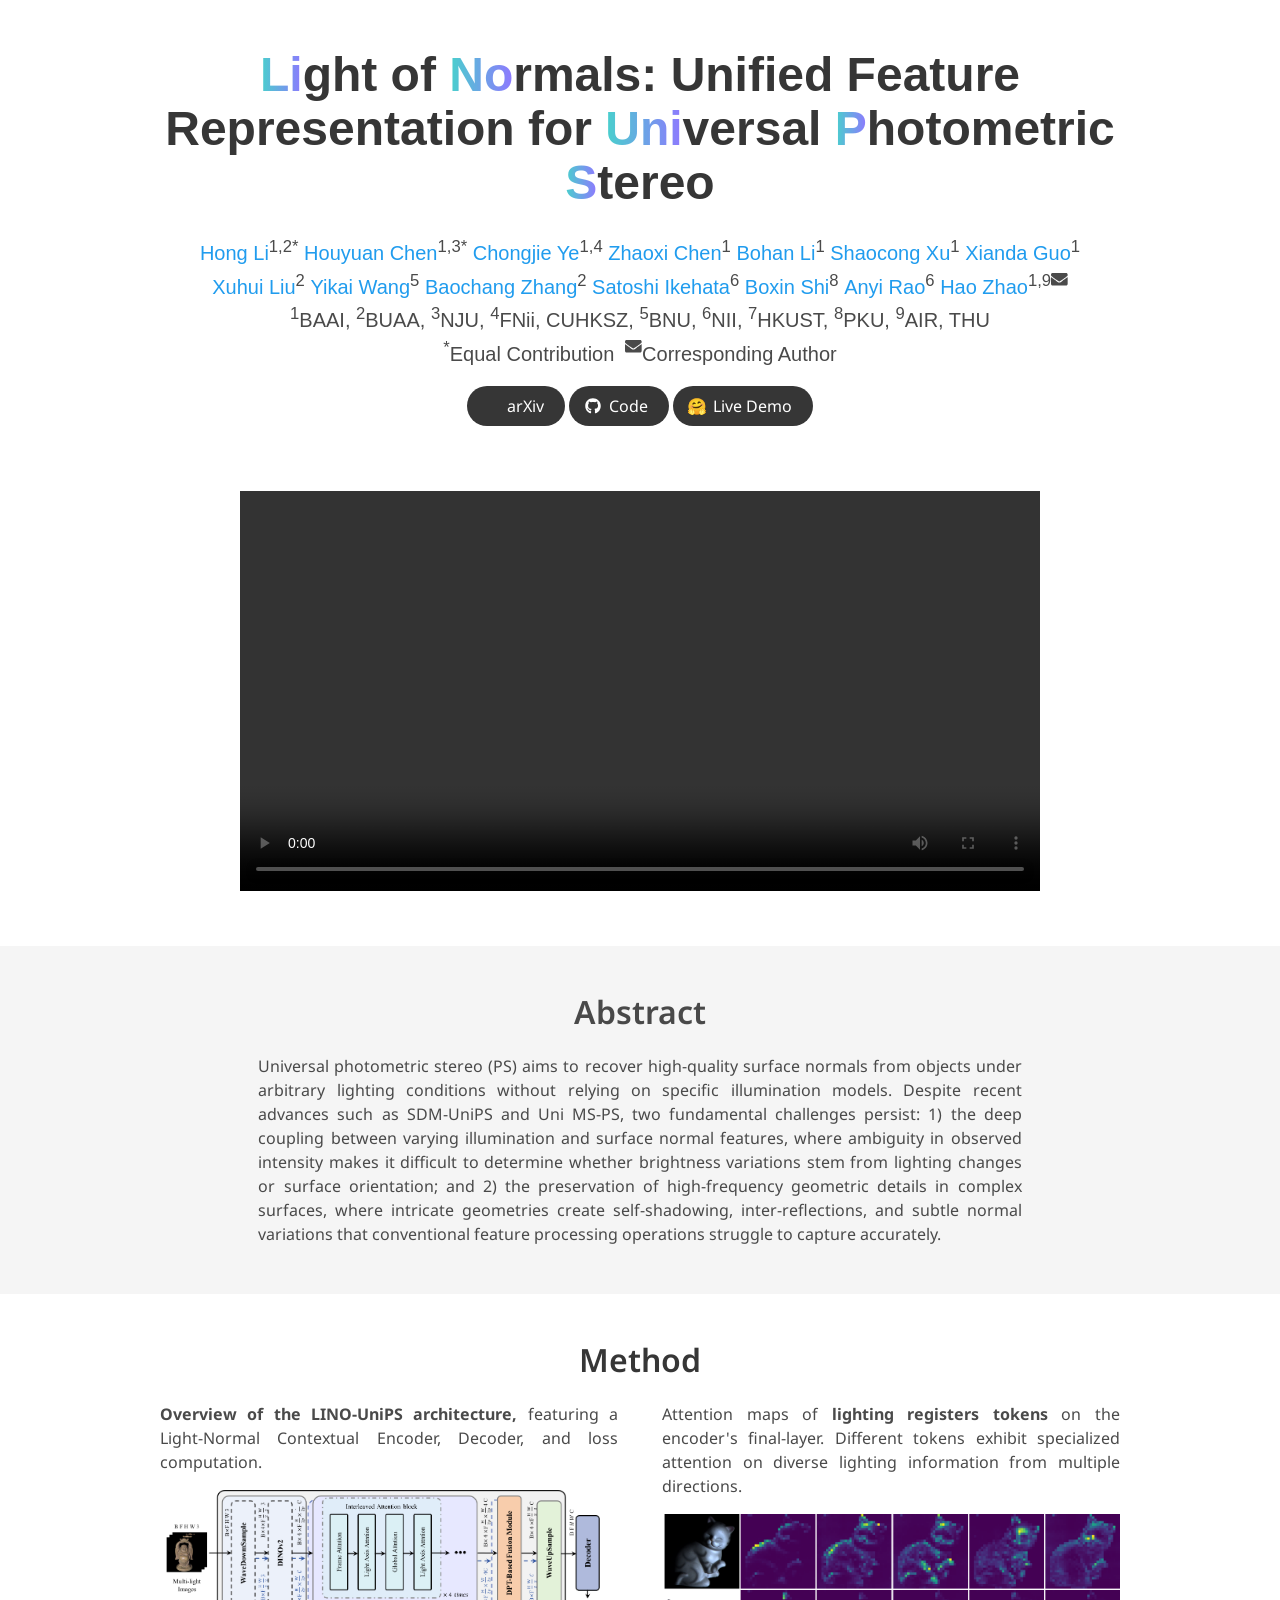
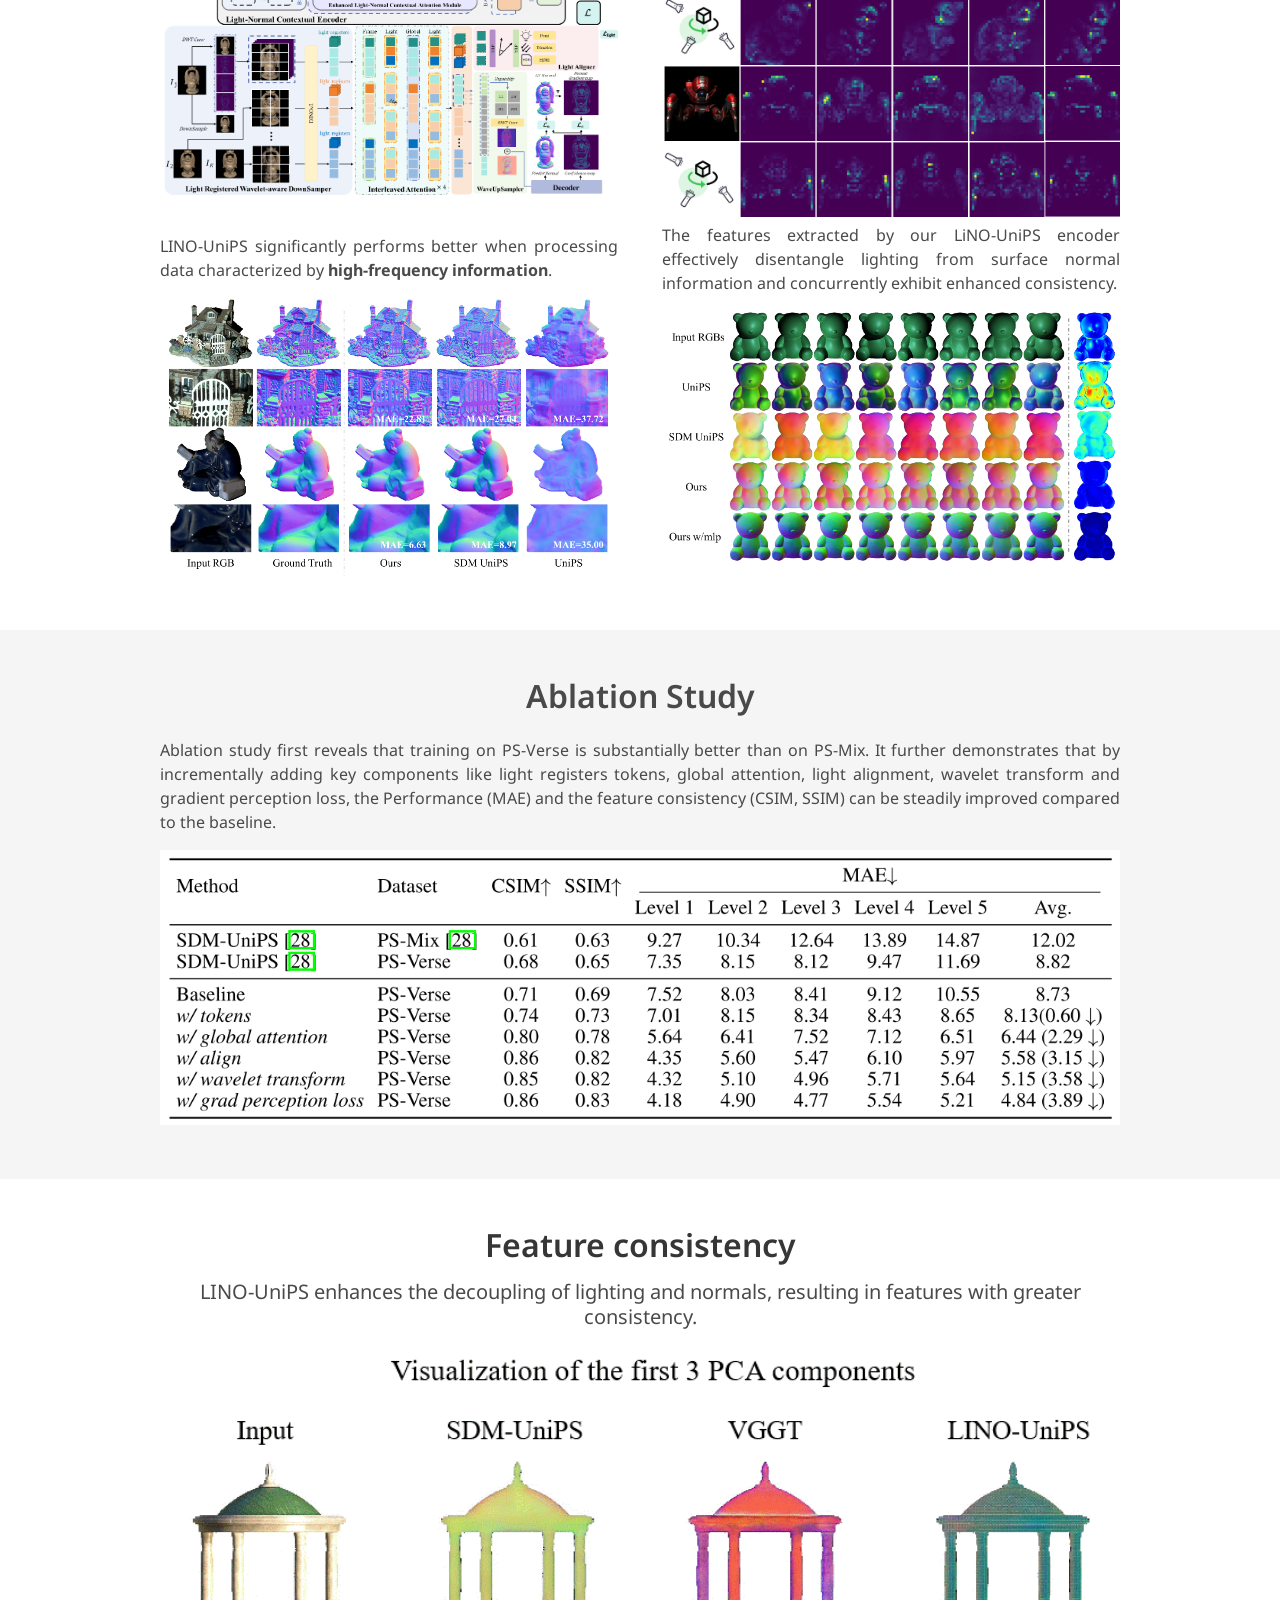
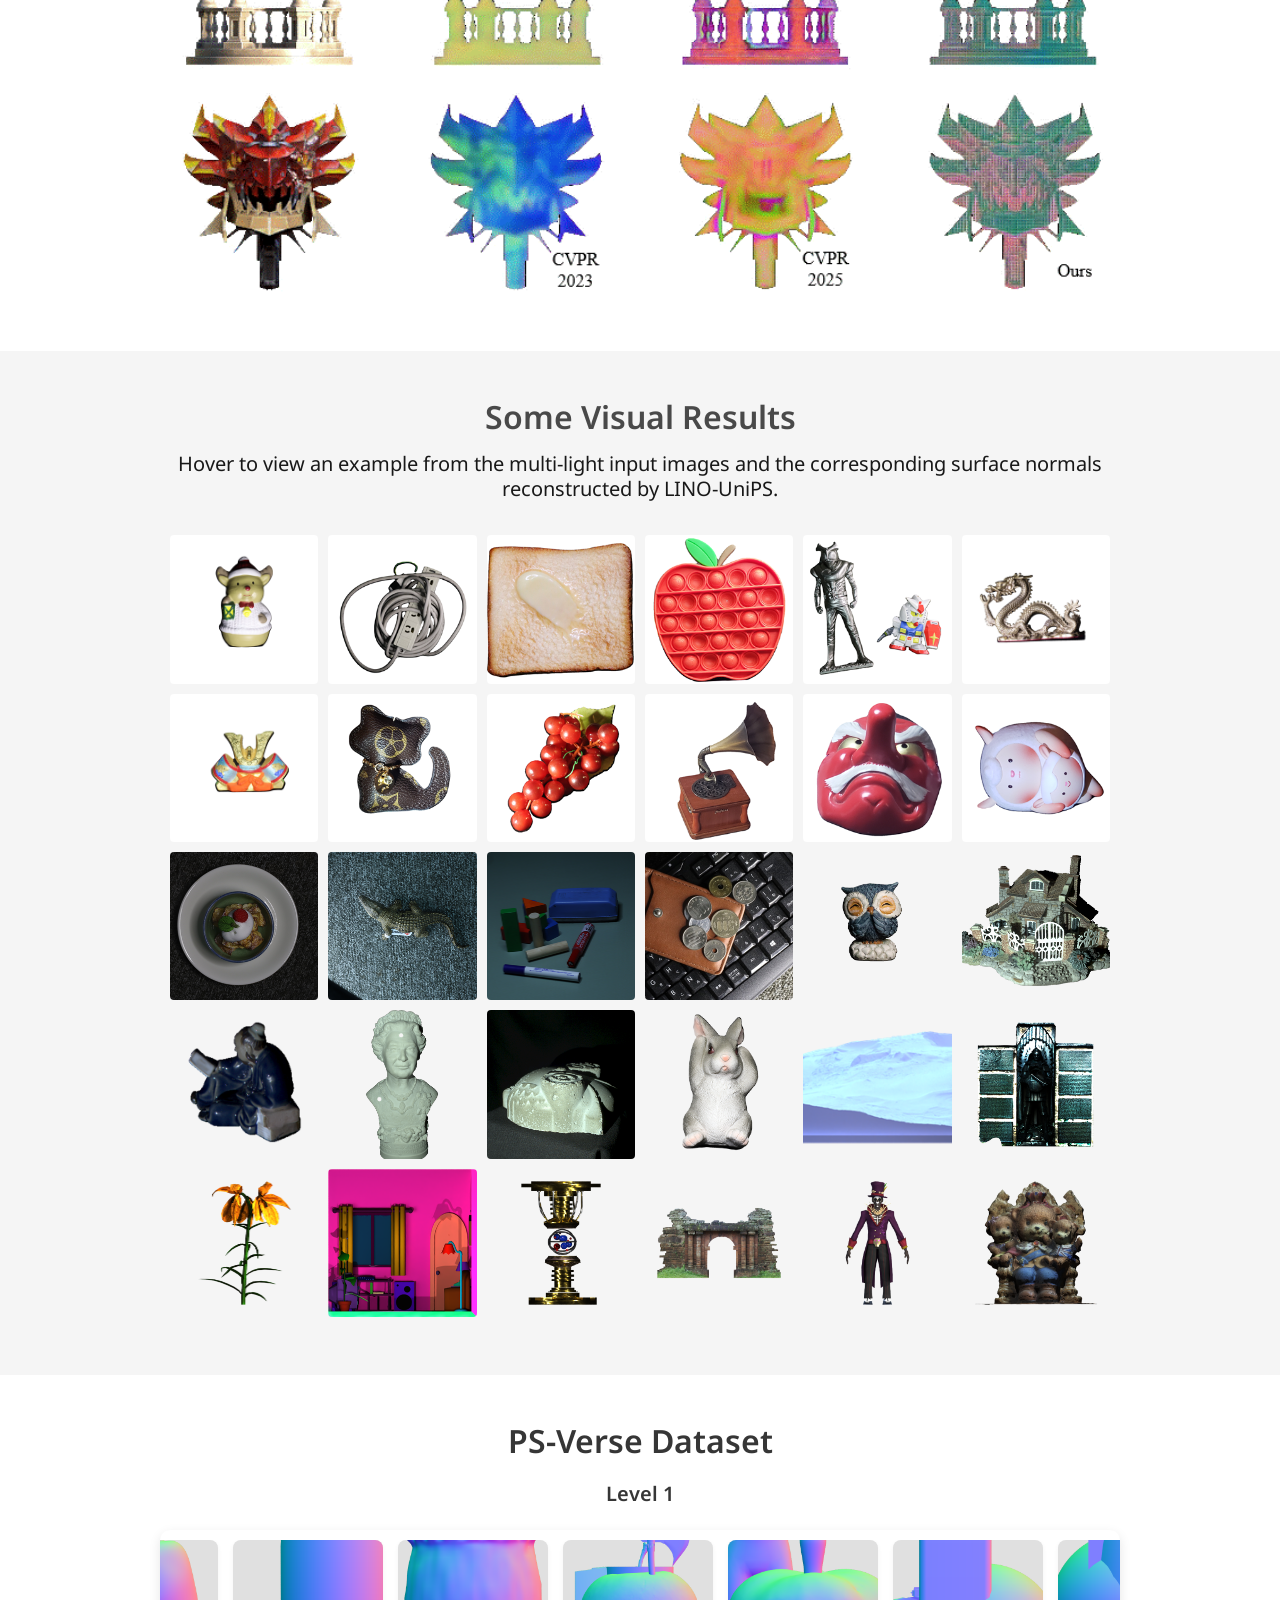
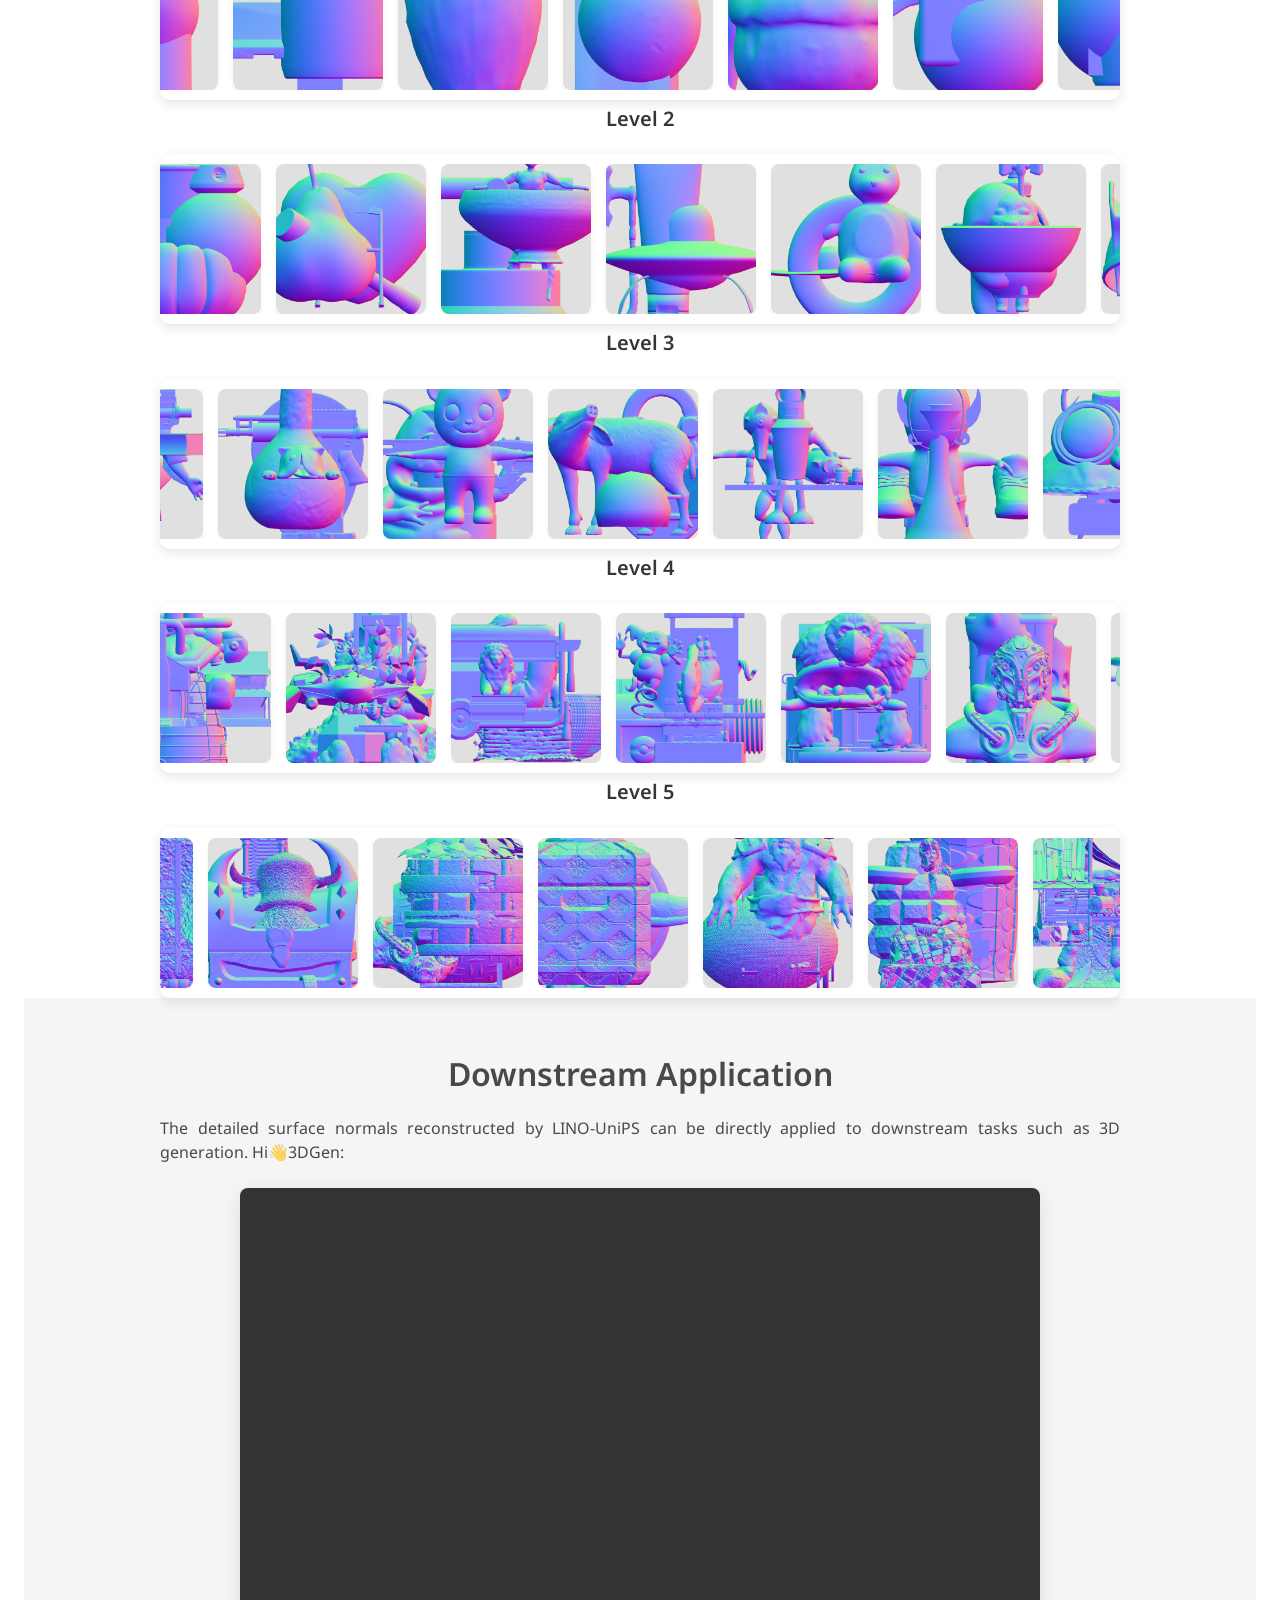
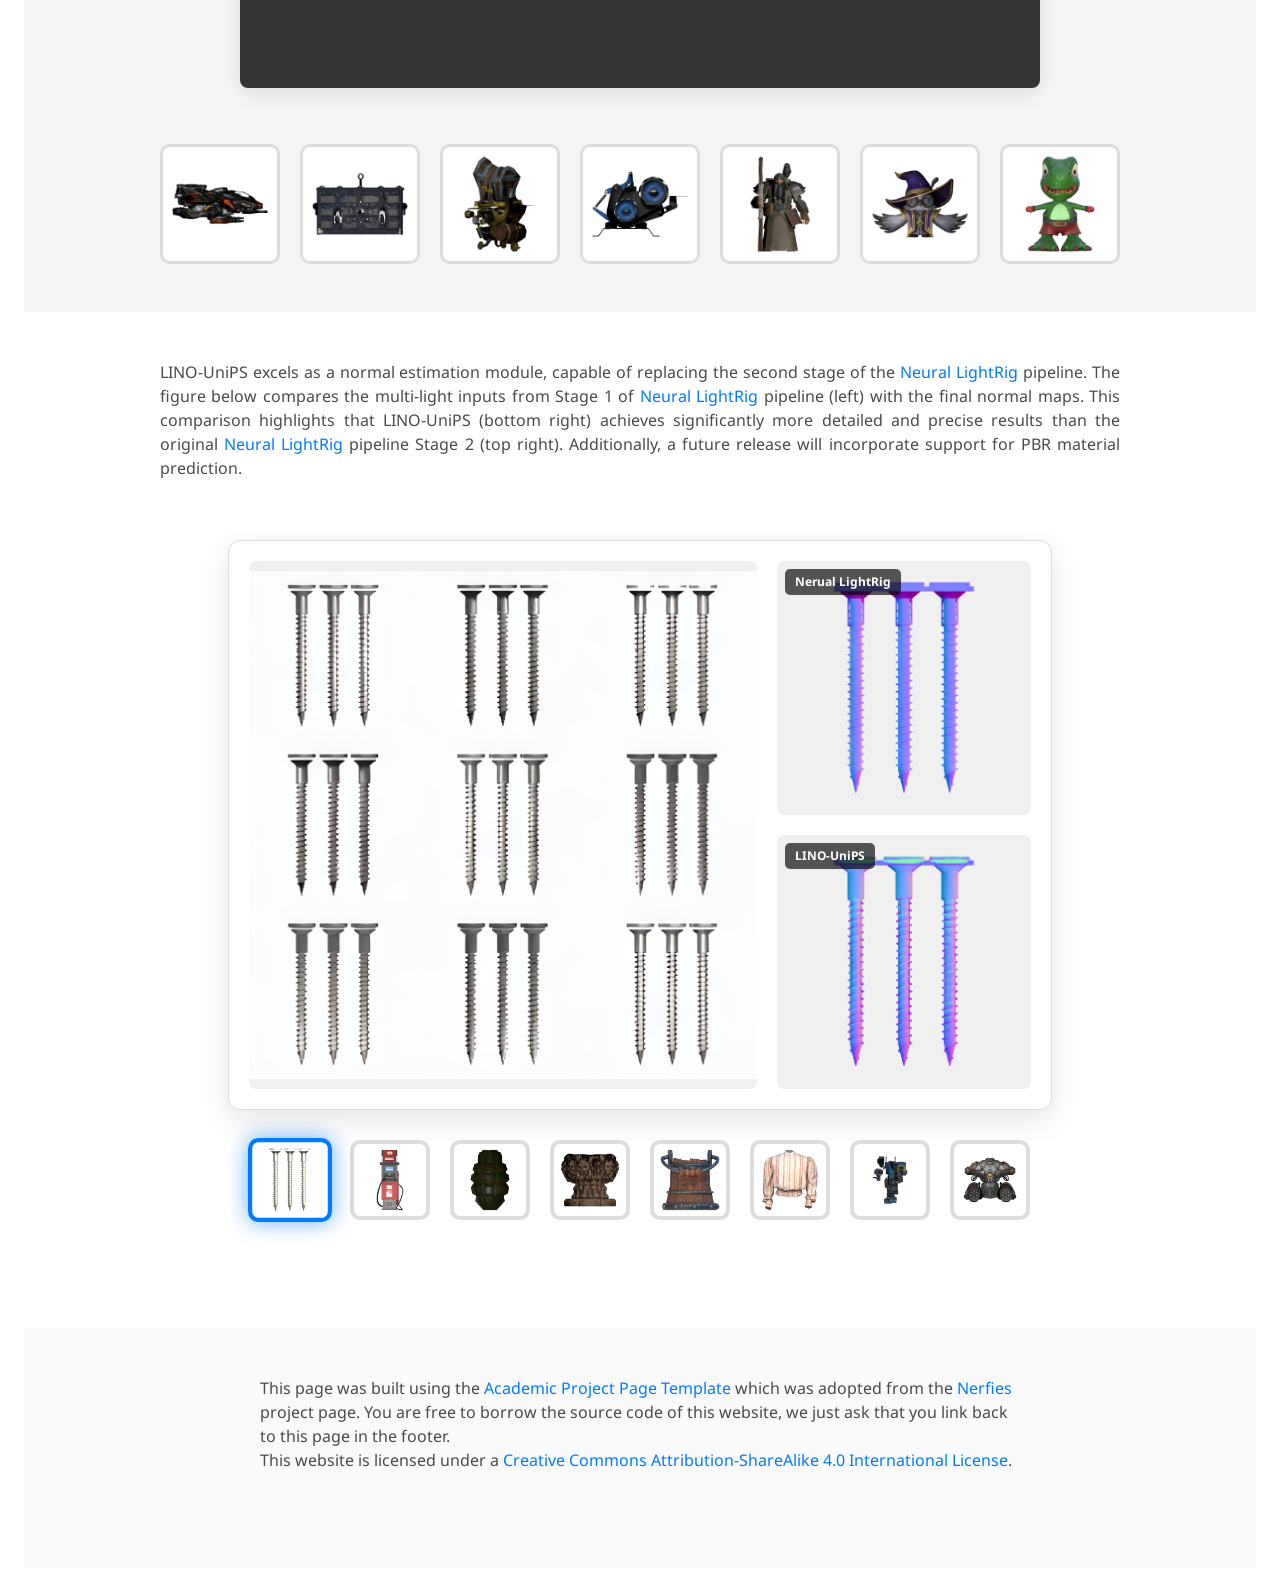
==== commit 1351da84: "update" ====
--- a/index.html
+++ b/index.html
@@ -287,7 +287,7 @@
               <span class="author-block"><sup>1</sup>BAAI,</span>
               <span class="author-block"><sup>2</sup>BUAA,</span>
               <span class="author-block"><sup>3</sup>NJU,</span>
-              <span class="author-block"><sup>4</sup>CUHK-Shenzhen,</span>
+              <span class="author-block"><sup>4</sup>FNii, CUHKSZ,</span>
               <span class="author-block"><sup>5</sup>BNU,</span>
               <span class="author-block"><sup>6</sup>NII,</span>
               <span class="author-block"><sup>7</sup>HKUST,</span>
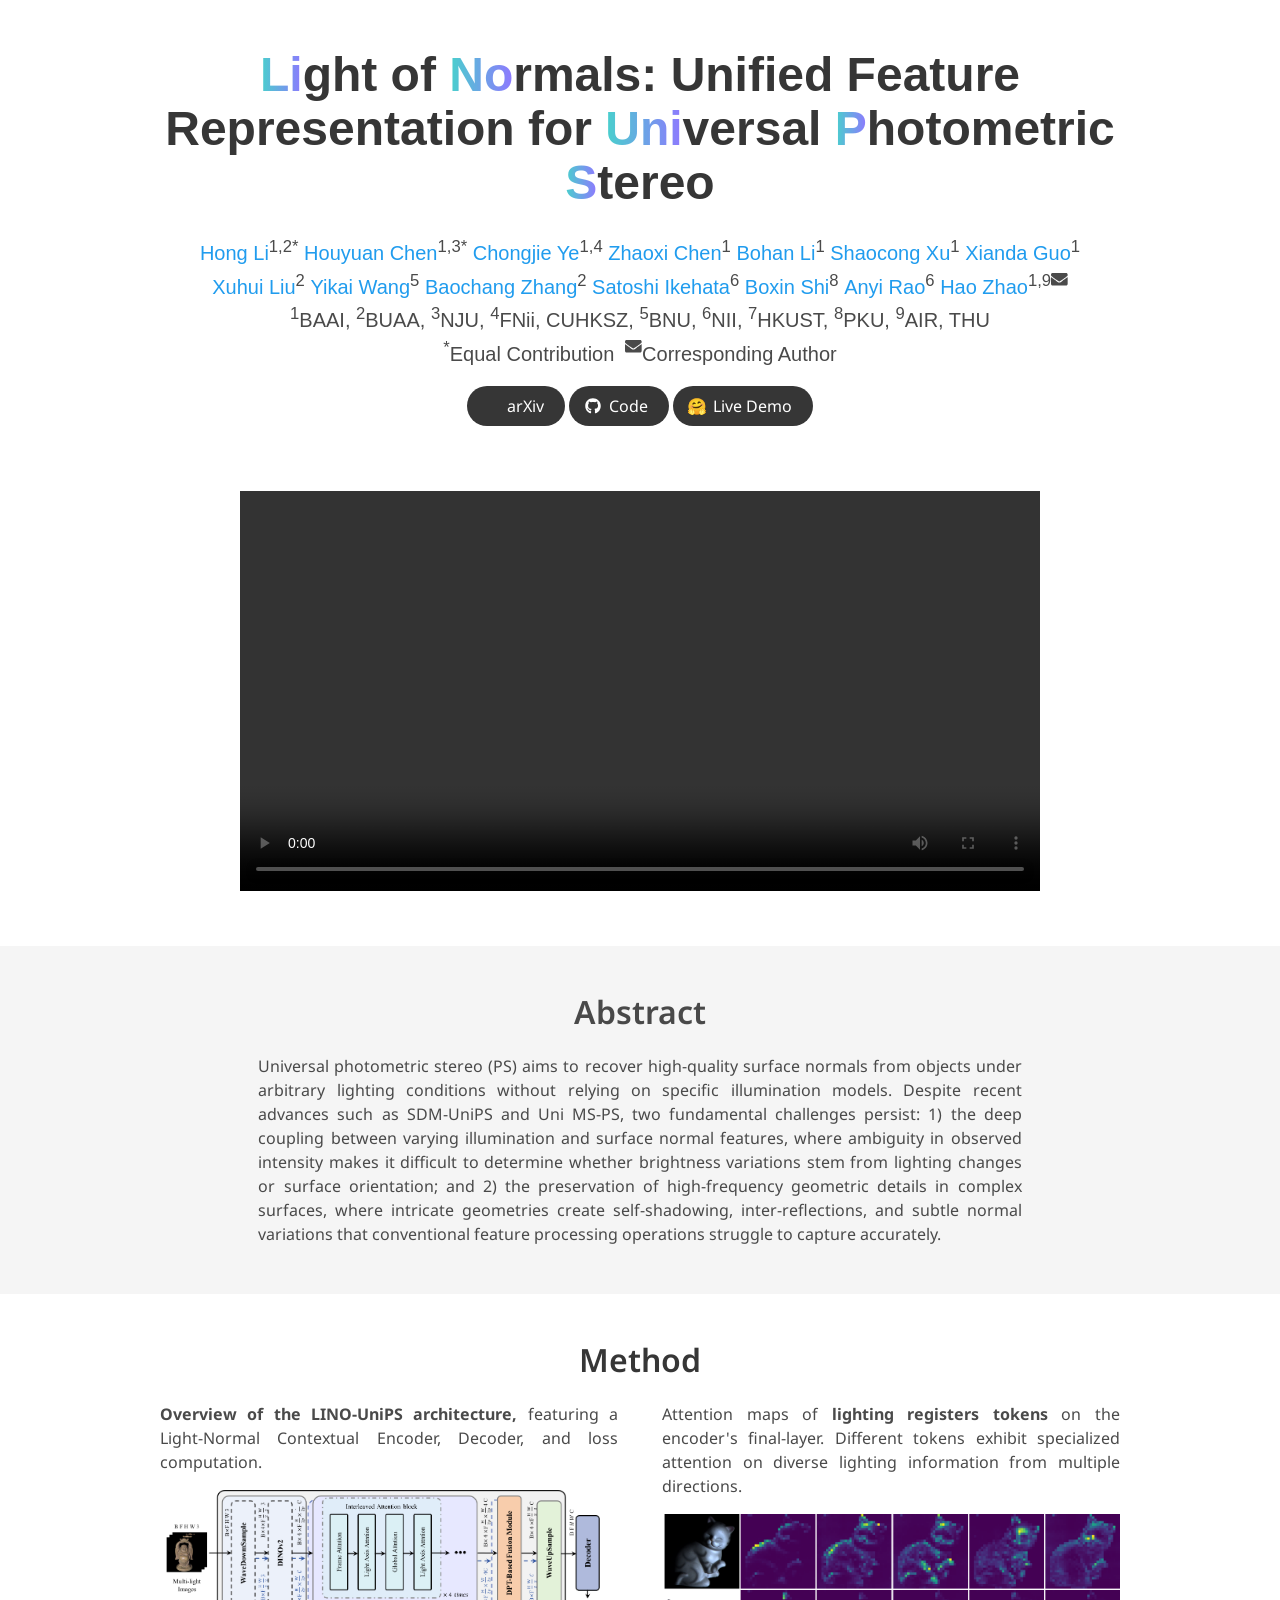
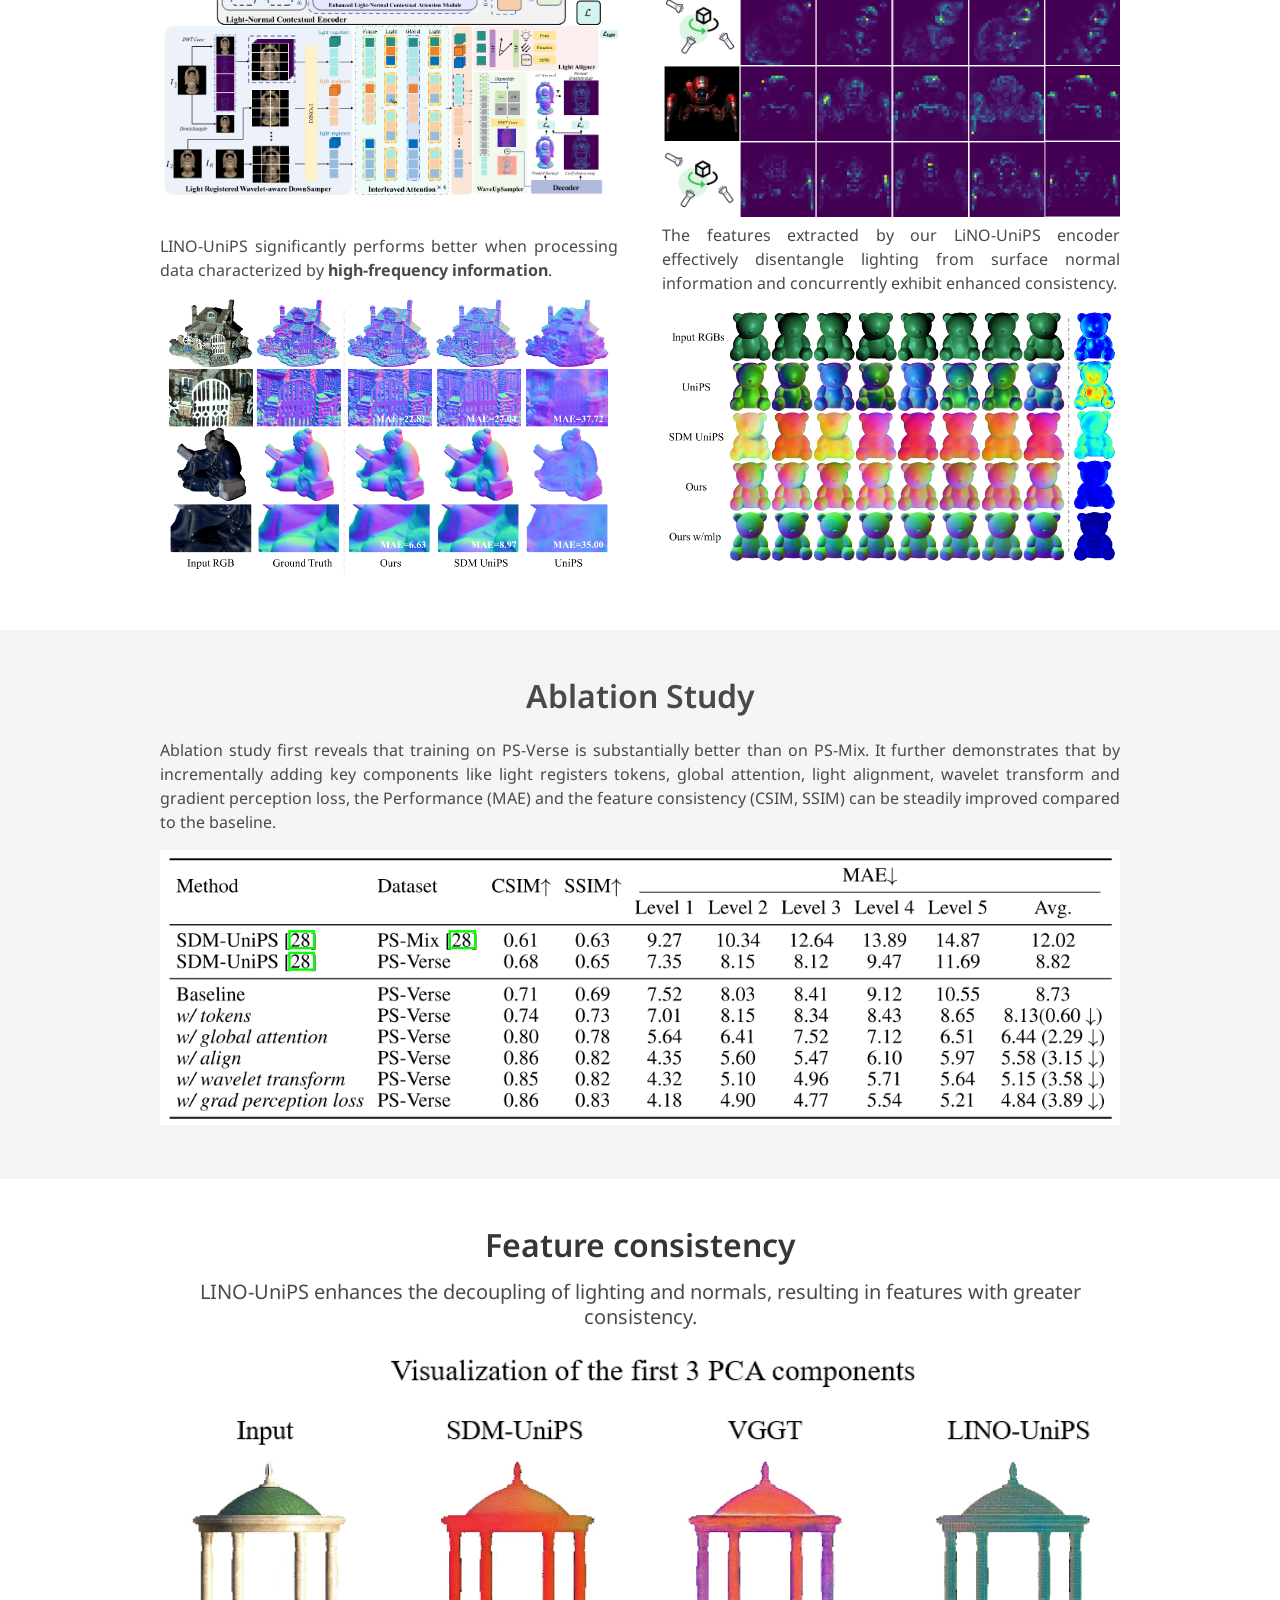
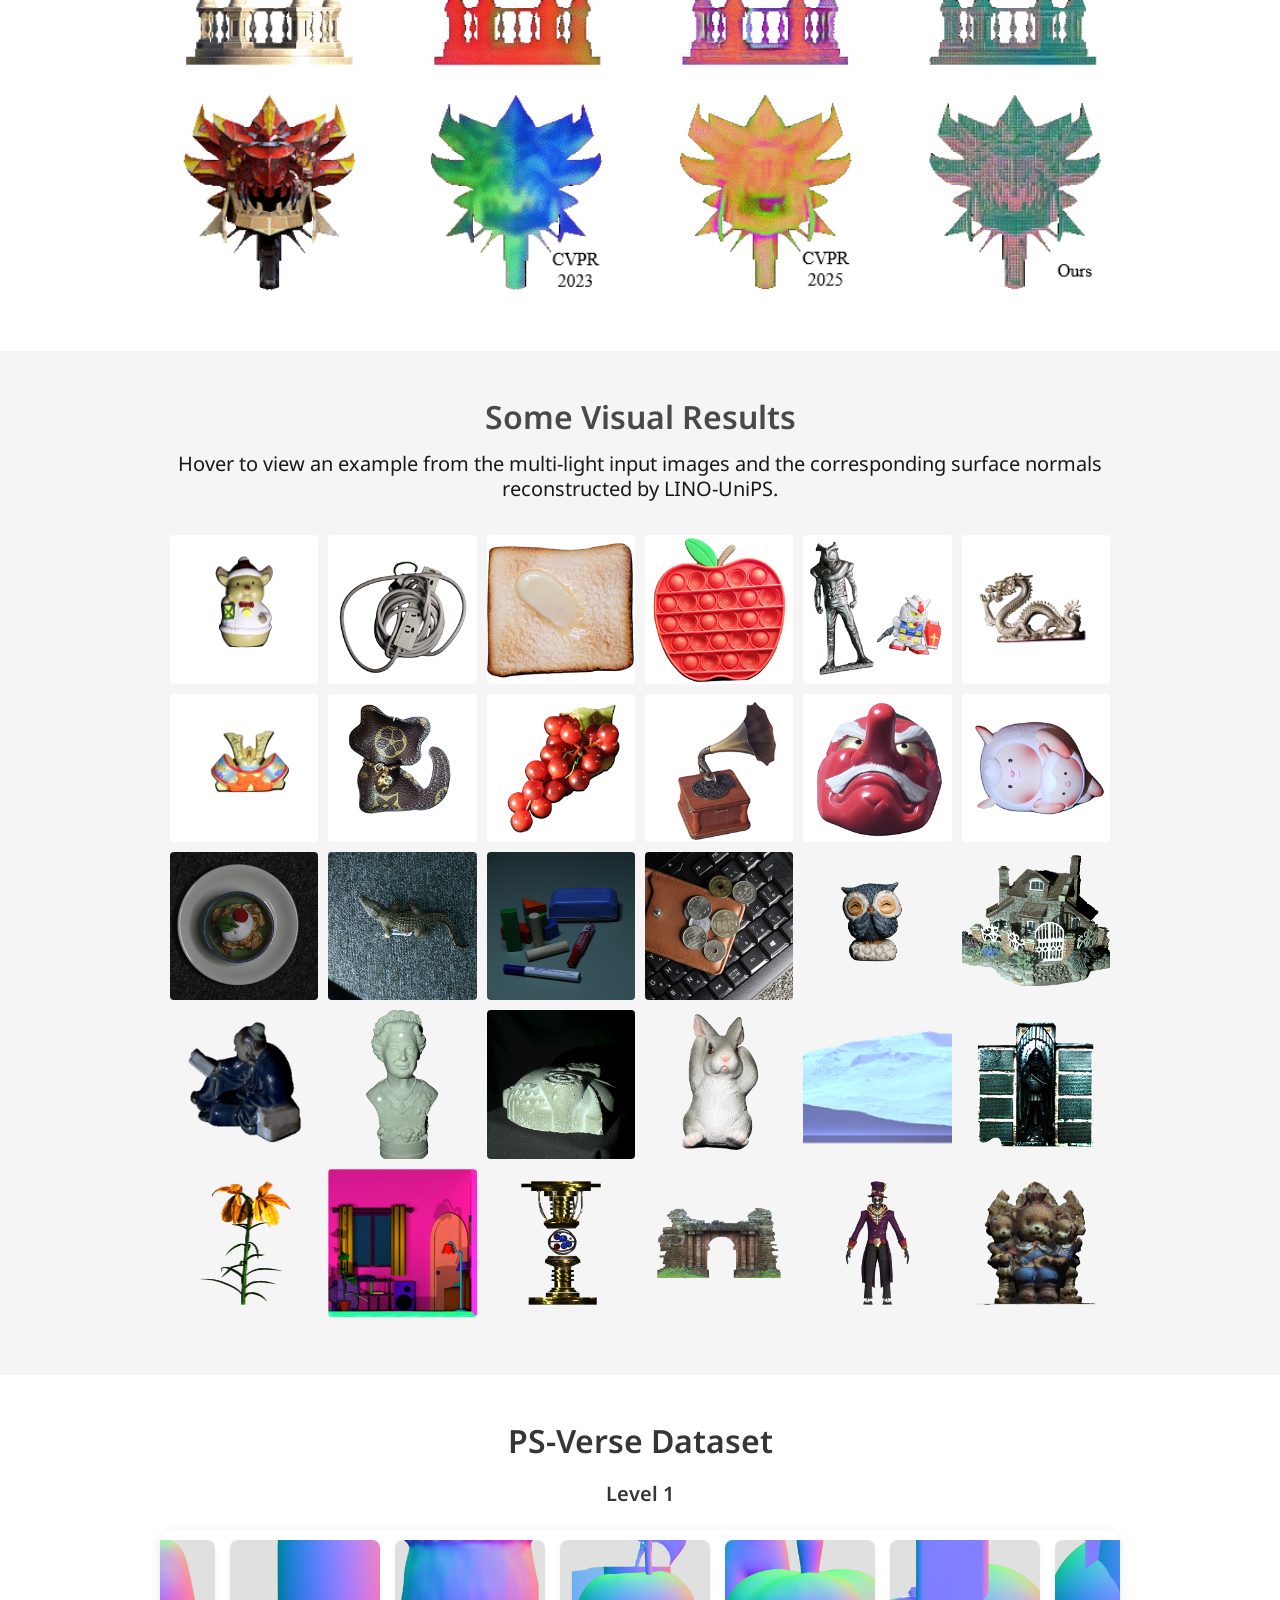
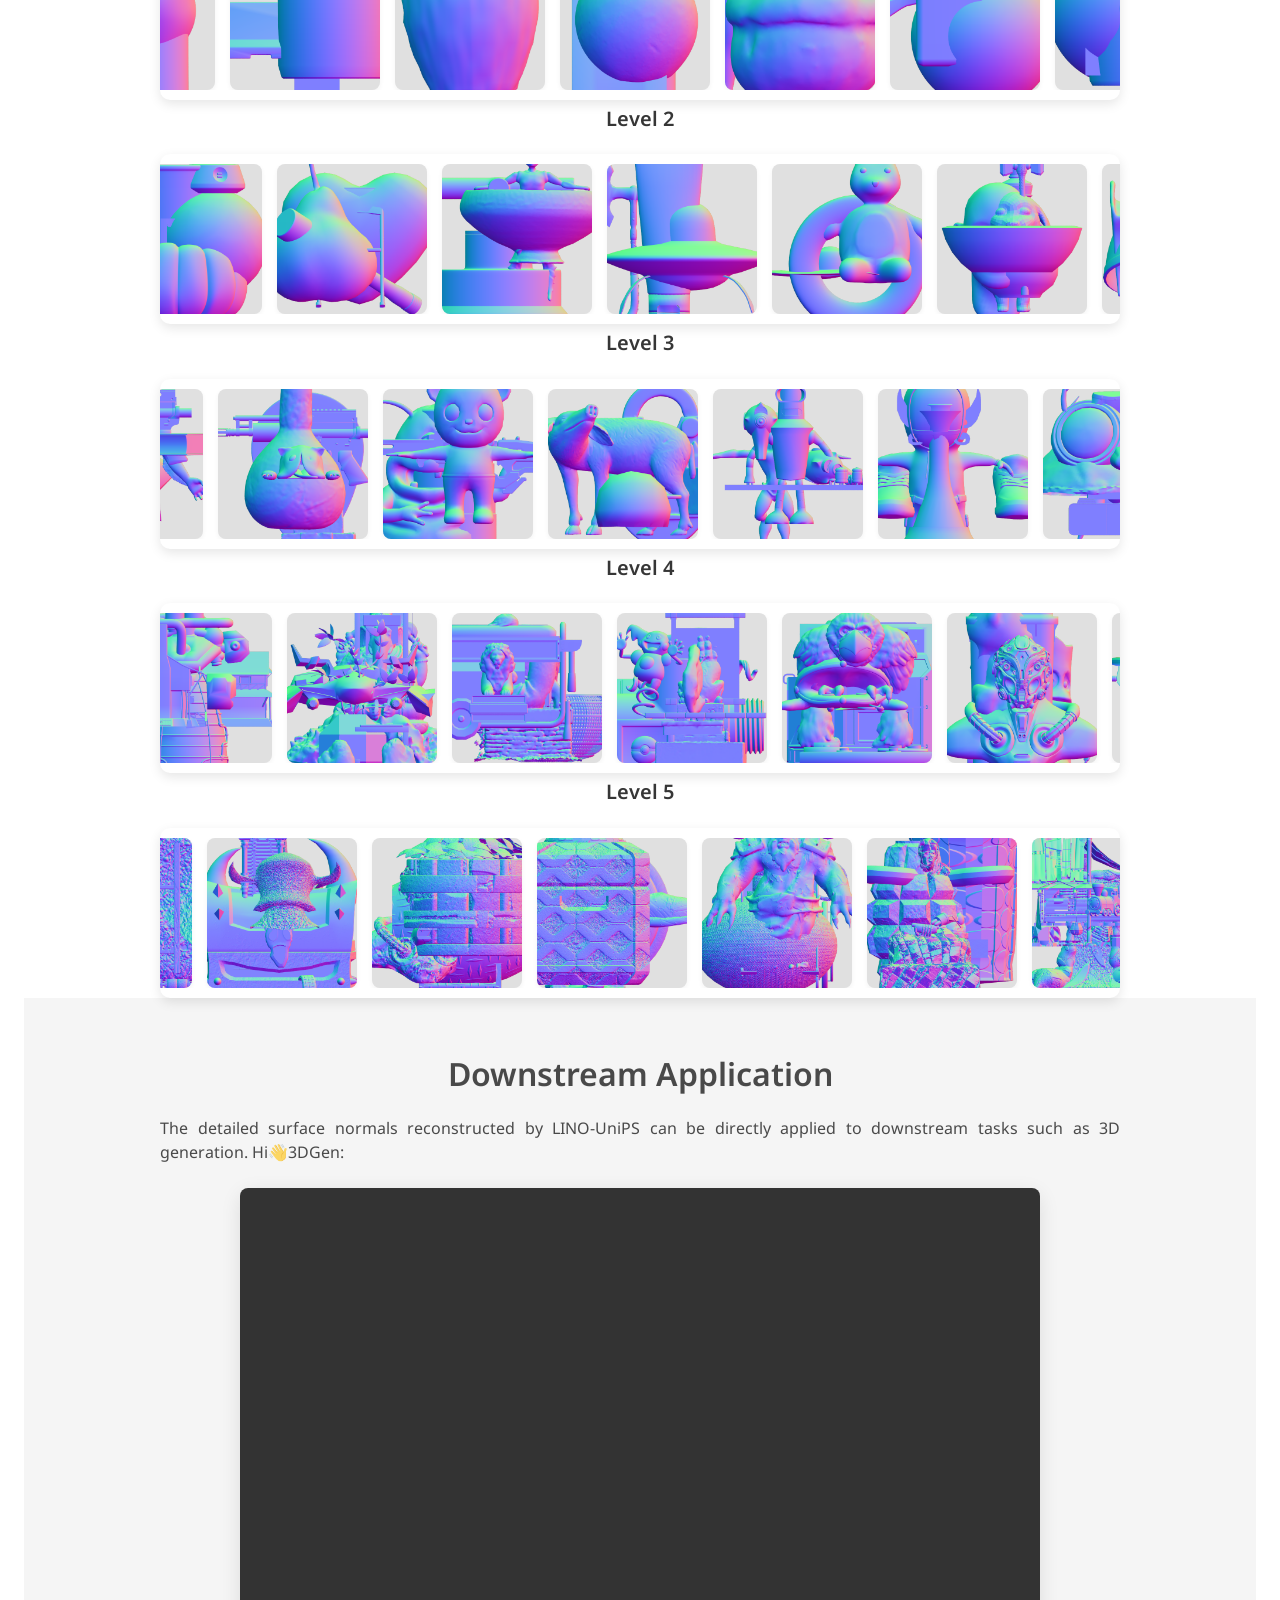
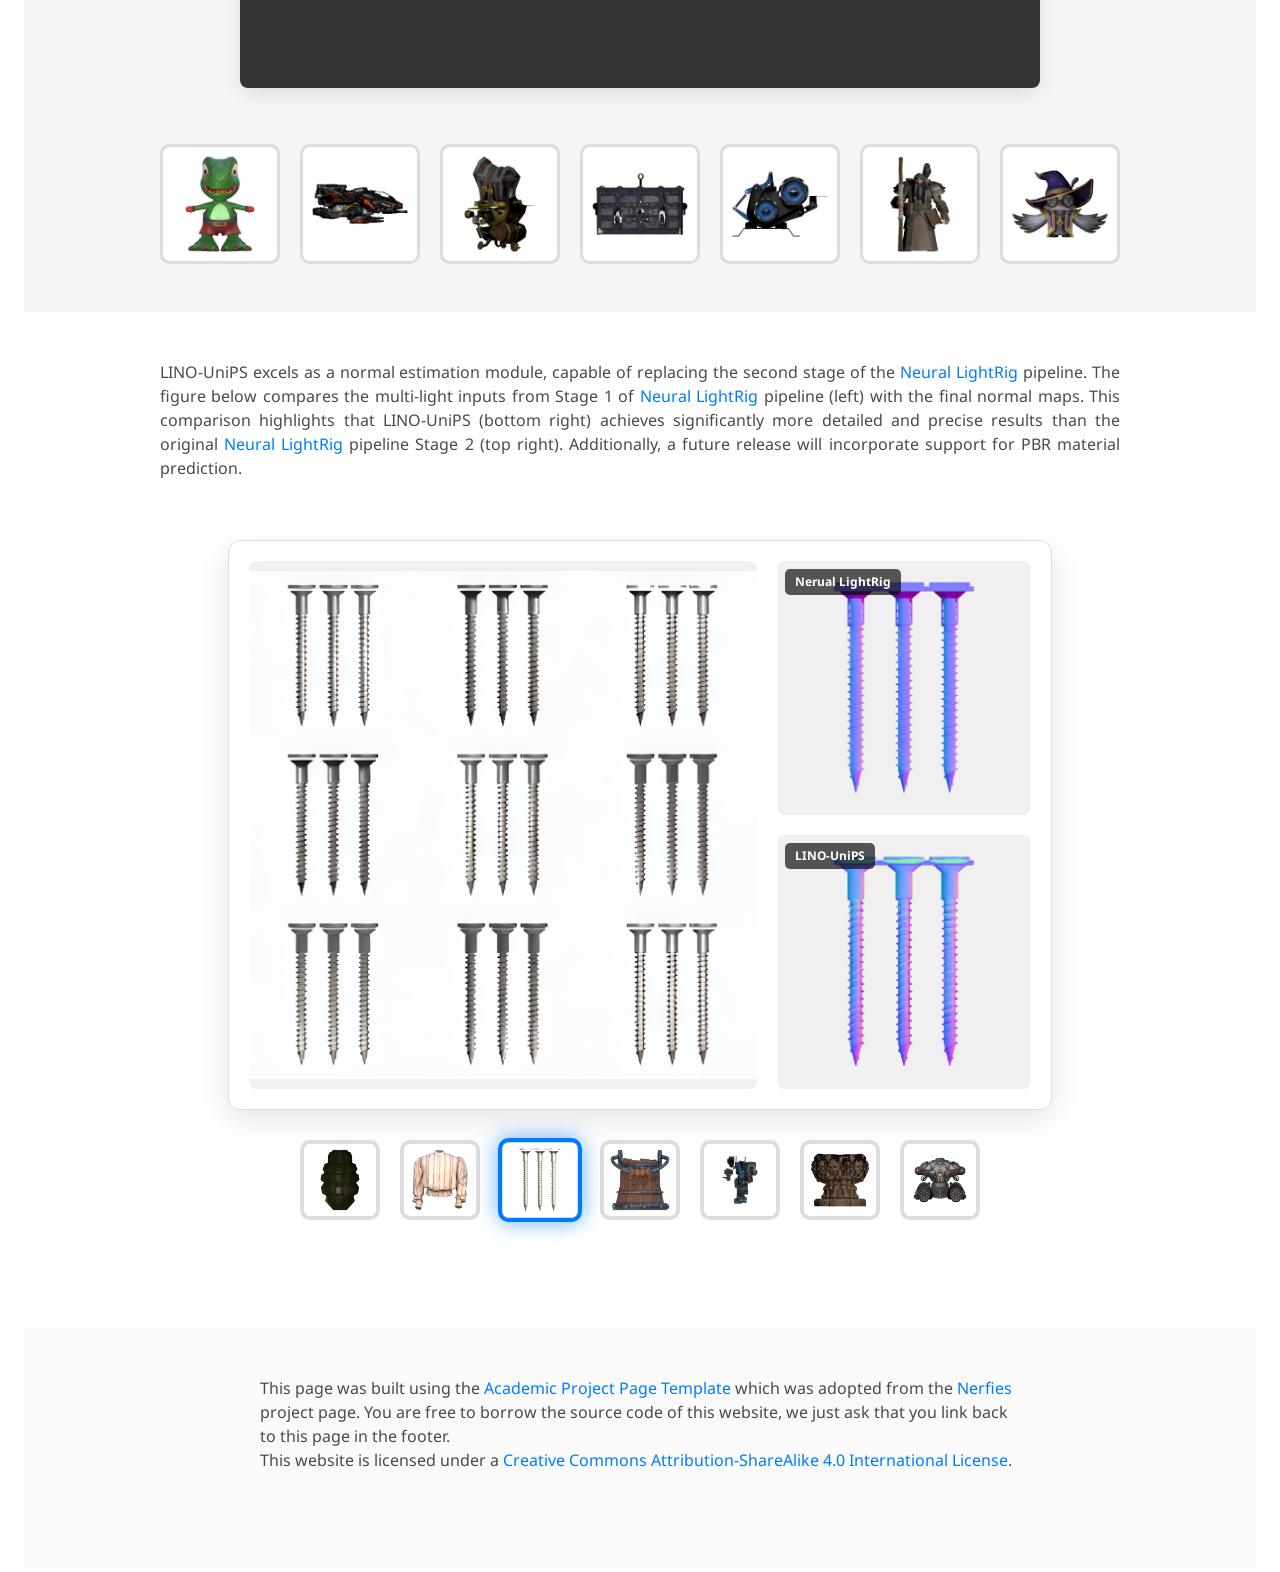
==== commit 7a124a85: "update" ====
--- a/index.html
+++ b/index.html
@@ -735,16 +735,17 @@
 
           <hr>
 
-          <!-- 缩略图区域 -->
+ 
           <div class="selection-panel">
-              <!-- 注意：这里移除了所有图片的'selected'类，因为初始状态应该由脚本控制 -->
+             
+              <img class="selectable-image" src="static/models/img_9.png" data-model-src="static/models/model_9.glb">
               <img class="selectable-image" src="static/models/img_5.png" data-model-src="static/models/model_5.glb">
+              <img class="selectable-image" src="static/models/img_6.png" data-model-src="static/models/model_6.glb">
               <img class="selectable-image" src="static/models/img_2.png" data-model-src="static/models/model_2.glb">
-              <img class="selectable-image" src="static/models/img_6.png" data-model-src="static/models/model_6.glb">
               <img class="selectable-image" src="static/models/img_4.png" data-model-src="static/models/model_4.glb">
               <img class="selectable-image" src="static/models/img_7.png" data-model-src="static/models/model_7.glb">
               <img class="selectable-image" src="static/models/img_8.png" data-model-src="static/models/model_8.glb">
-              <img class="selectable-image" src="static/models/img_9.png" data-model-src="static/models/model_9.glb">
+              
           </div>
           
            
@@ -834,55 +835,51 @@
         </div>
 
         <div class="selection-panel">
-            <img class="select-box selected"
+           
+              <img class="select-box"
+                src="static/images/nerual_lightrig/4b13ccc8530d43ff9dc64bb01954f06b/display.png"
+                data-main-src="static/images/nerual_lightrig/4b13ccc8530d43ff9dc64bb01954f06b/4b13ccc8530d43ff9dc64bb01954f06b_pred.png"
+                data-normal-1="static/images/nerual_lightrig/4b13ccc8530d43ff9dc64bb01954f06b/4b13ccc8530d43ff9dc64bb01954f06b_nml_pred.png"
+                data-normal-2="static/images/nerual_lightrig/4b13ccc8530d43ff9dc64bb01954f06b/nml_predict_rgba.png"
+                alt="Thumbnail 0">
+             <img class="select-box"
+                src="static/images/nerual_lightrig/6d8e371807e4494792df4bd19770d309/display.png"
+                data-main-src="static/images/nerual_lightrig/6d8e371807e4494792df4bd19770d309/6d8e371807e4494792df4bd19770d309_pred.png"
+                data-normal-1="static/images/nerual_lightrig/6d8e371807e4494792df4bd19770d309/6d8e371807e4494792df4bd19770d309_nml_pred.png"
+                data-normal-2="static/images/nerual_lightrig/6d8e371807e4494792df4bd19770d309/nml_predict_rgba.png"
+                alt="Thumbnail 1">
+             <img class="select-box selected"
                  src="static/images/nerual_lightrig/1dddb62150124f89b4fd39b96a1a328f/display.png"
                  data-main-src="static/images/nerual_lightrig/1dddb62150124f89b4fd39b96a1a328f/ref.png"
                  data-normal-1="static/images/nerual_lightrig/1dddb62150124f89b4fd39b96a1a328f/nml_pred.png"
                  data-normal-2="static/images/nerual_lightrig/1dddb62150124f89b4fd39b96a1a328f/nml_predict_rgba.png"
-                 alt="Thumbnail 1">
-
-            <img class="select-box"
-                 src="static/images/nerual_lightrig/1e412cfad9804ef89ec09b6a635d88f8/display.png"
-                 data-main-src="static/images/nerual_lightrig/1e412cfad9804ef89ec09b6a635d88f8/1e412cfad9804ef89ec09b6a635d88f8_pred.png"
-                 data-normal-1="static/images/nerual_lightrig/1e412cfad9804ef89ec09b6a635d88f8/1e412cfad9804ef89ec09b6a635d88f8_nml_pred.png"
-                 data-normal-2="static/images/nerual_lightrig/1e412cfad9804ef89ec09b6a635d88f8/nml_predict_rgba.png"
                  alt="Thumbnail 2">
-            <img class="select-box"
-                src="static/images/nerual_lightrig/4b13ccc8530d43ff9dc64bb01954f06b/display.png"
-                data-main-src="static/images/nerual_lightrig/4b13ccc8530d43ff9dc64bb01954f06b/4b13ccc8530d43ff9dc64bb01954f06b_pred.png"
-                data-normal-1="static/images/nerual_lightrig/4b13ccc8530d43ff9dc64bb01954f06b/4b13ccc8530d43ff9dc64bb01954f06b_nml_pred.png"
-                data-normal-2="static/images/nerual_lightrig/4b13ccc8530d43ff9dc64bb01954f06b/nml_predict_rgba.png"
+              <img class="select-box"
+                src="static/images/nerual_lightrig/06cc34ad538042f49f31a395415f6b0c/display.png"
+                data-main-src="static/images/nerual_lightrig/06cc34ad538042f49f31a395415f6b0c/06cc34ad538042f49f31a395415f6b0c_pred.png"
+                data-normal-1="static/images/nerual_lightrig/06cc34ad538042f49f31a395415f6b0c/06cc34ad538042f49f31a395415f6b0c_nml_pred.png"
+                data-normal-2="static/images/nerual_lightrig/06cc34ad538042f49f31a395415f6b0c/nml_predict_rgba.png"
                 alt="Thumbnail 3">
-            <img class="select-box"
-              src="static/images/nerual_lightrig/cce9432bdad64d3ba58c3e116876a71a/display.png"
-              data-main-src="static/images/nerual_lightrig/cce9432bdad64d3ba58c3e116876a71a/cce9432bdad64d3ba58c3e116876a71a_pred.png"
-              data-normal-1="static/images/nerual_lightrig/cce9432bdad64d3ba58c3e116876a71a/cce9432bdad64d3ba58c3e116876a71a_nml_pred.png"
-              data-normal-2="static/images/nerual_lightrig/cce9432bdad64d3ba58c3e116876a71a/nml_predict_rgba.png"
-              alt="Thumbnail 4">
-            <img class="select-box"
-              src="static/images/nerual_lightrig/06cc34ad538042f49f31a395415f6b0c/display.png"
-              data-main-src="static/images/nerual_lightrig/06cc34ad538042f49f31a395415f6b0c/06cc34ad538042f49f31a395415f6b0c_pred.png"
-              data-normal-1="static/images/nerual_lightrig/06cc34ad538042f49f31a395415f6b0c/06cc34ad538042f49f31a395415f6b0c_nml_pred.png"
-              data-normal-2="static/images/nerual_lightrig/06cc34ad538042f49f31a395415f6b0c/nml_predict_rgba.png"
-              alt="Thumbnail 5">
-            <img class="select-box"
-              src="static/images/nerual_lightrig/6d8e371807e4494792df4bd19770d309/display.png"
-              data-main-src="static/images/nerual_lightrig/6d8e371807e4494792df4bd19770d309/6d8e371807e4494792df4bd19770d309_pred.png"
-              data-normal-1="static/images/nerual_lightrig/6d8e371807e4494792df4bd19770d309/6d8e371807e4494792df4bd19770d309_nml_pred.png"
-              data-normal-2="static/images/nerual_lightrig/6d8e371807e4494792df4bd19770d309/nml_predict_rgba.png"
-              alt="Thumbnail 6">
-            <img class="select-box"
-              src="static/images/nerual_lightrig/40e99b6b3d3e4c7799a2c90ec3b4888f/display.png"
-              data-main-src="static/images/nerual_lightrig/40e99b6b3d3e4c7799a2c90ec3b4888f/40e99b6b3d3e4c7799a2c90ec3b4888f_pred.png"
-              data-normal-1="static/images/nerual_lightrig/40e99b6b3d3e4c7799a2c90ec3b4888f/40e99b6b3d3e4c7799a2c90ec3b4888f_nml_pred.png"
-              data-normal-2="static/images/nerual_lightrig/40e99b6b3d3e4c7799a2c90ec3b4888f/nml_predict_rgba.png"
-              alt="Thumbnail 7">
-            <img class="select-box"
-              src="static/images/nerual_lightrig/161fb8f4d9894c03a569c913745d92af/display.png"
-              data-main-src="static/images/nerual_lightrig/161fb8f4d9894c03a569c913745d92af/161fb8f4d9894c03a569c913745d92af_pred.png"
-              data-normal-1="static/images/nerual_lightrig/161fb8f4d9894c03a569c913745d92af/161fb8f4d9894c03a569c913745d92af_nml_pred.png"
-              data-normal-2="static/images/nerual_lightrig/161fb8f4d9894c03a569c913745d92af/nml_predict_rgba.png"
-              alt="Thumbnail 8">
+
+               <img class="select-box"
+                src="static/images/nerual_lightrig/40e99b6b3d3e4c7799a2c90ec3b4888f/display.png"
+                data-main-src="static/images/nerual_lightrig/40e99b6b3d3e4c7799a2c90ec3b4888f/40e99b6b3d3e4c7799a2c90ec3b4888f_pred.png"
+                data-normal-1="static/images/nerual_lightrig/40e99b6b3d3e4c7799a2c90ec3b4888f/40e99b6b3d3e4c7799a2c90ec3b4888f_nml_pred.png"
+                data-normal-2="static/images/nerual_lightrig/40e99b6b3d3e4c7799a2c90ec3b4888f/nml_predict_rgba.png"
+                alt="Thumbnail 4">
+              <img class="select-box"
+                src="static/images/nerual_lightrig/cce9432bdad64d3ba58c3e116876a71a/display.png"
+                data-main-src="static/images/nerual_lightrig/cce9432bdad64d3ba58c3e116876a71a/cce9432bdad64d3ba58c3e116876a71a_pred.png"
+                data-normal-1="static/images/nerual_lightrig/cce9432bdad64d3ba58c3e116876a71a/cce9432bdad64d3ba58c3e116876a71a_nml_pred.png"
+                data-normal-2="static/images/nerual_lightrig/cce9432bdad64d3ba58c3e116876a71a/nml_predict_rgba.png"
+                alt="Thumbnail 5">
+         
+              <img class="select-box"
+                src="static/images/nerual_lightrig/161fb8f4d9894c03a569c913745d92af/display.png"
+                data-main-src="static/images/nerual_lightrig/161fb8f4d9894c03a569c913745d92af/161fb8f4d9894c03a569c913745d92af_pred.png"
+                data-normal-1="static/images/nerual_lightrig/161fb8f4d9894c03a569c913745d92af/161fb8f4d9894c03a569c913745d92af_nml_pred.png"
+                data-normal-2="static/images/nerual_lightrig/161fb8f4d9894c03a569c913745d92af/nml_predict_rgba.png"
+                alt="Thumbnail 6">
 
         </div>
     </div>
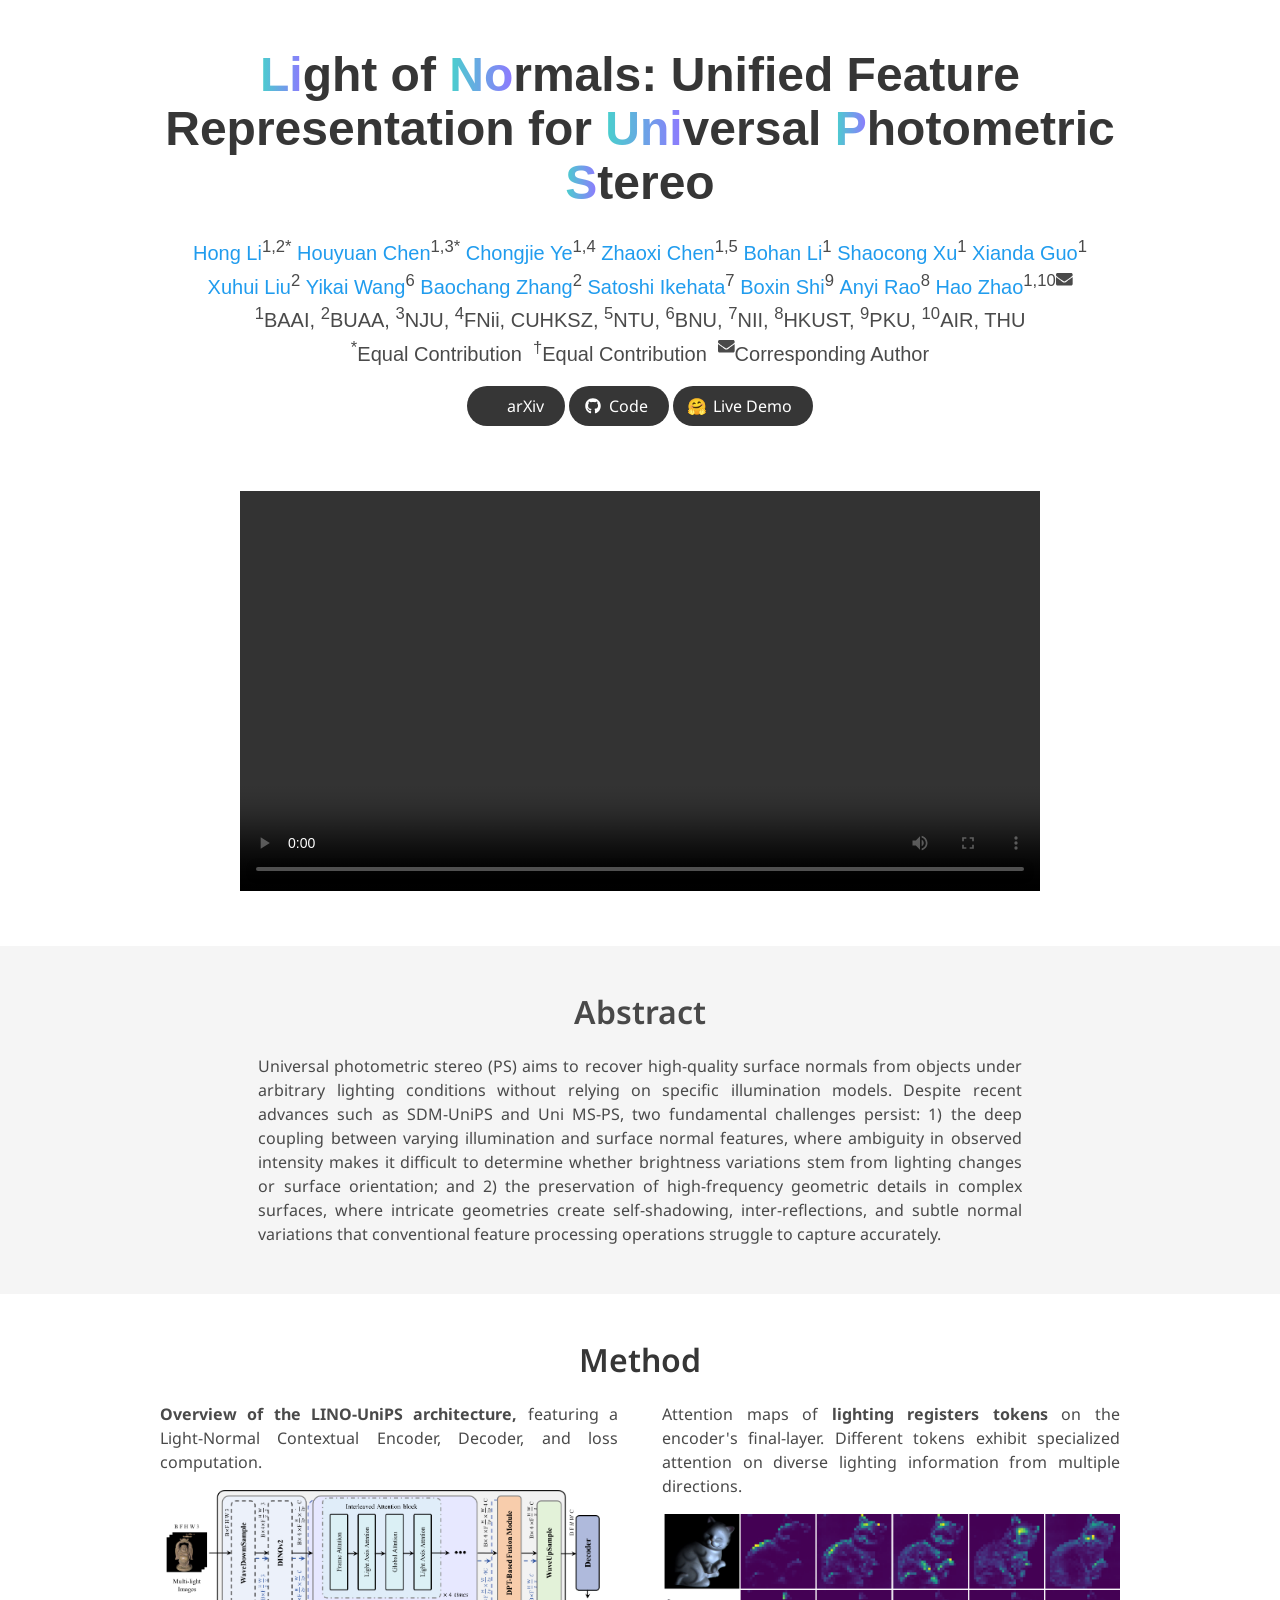
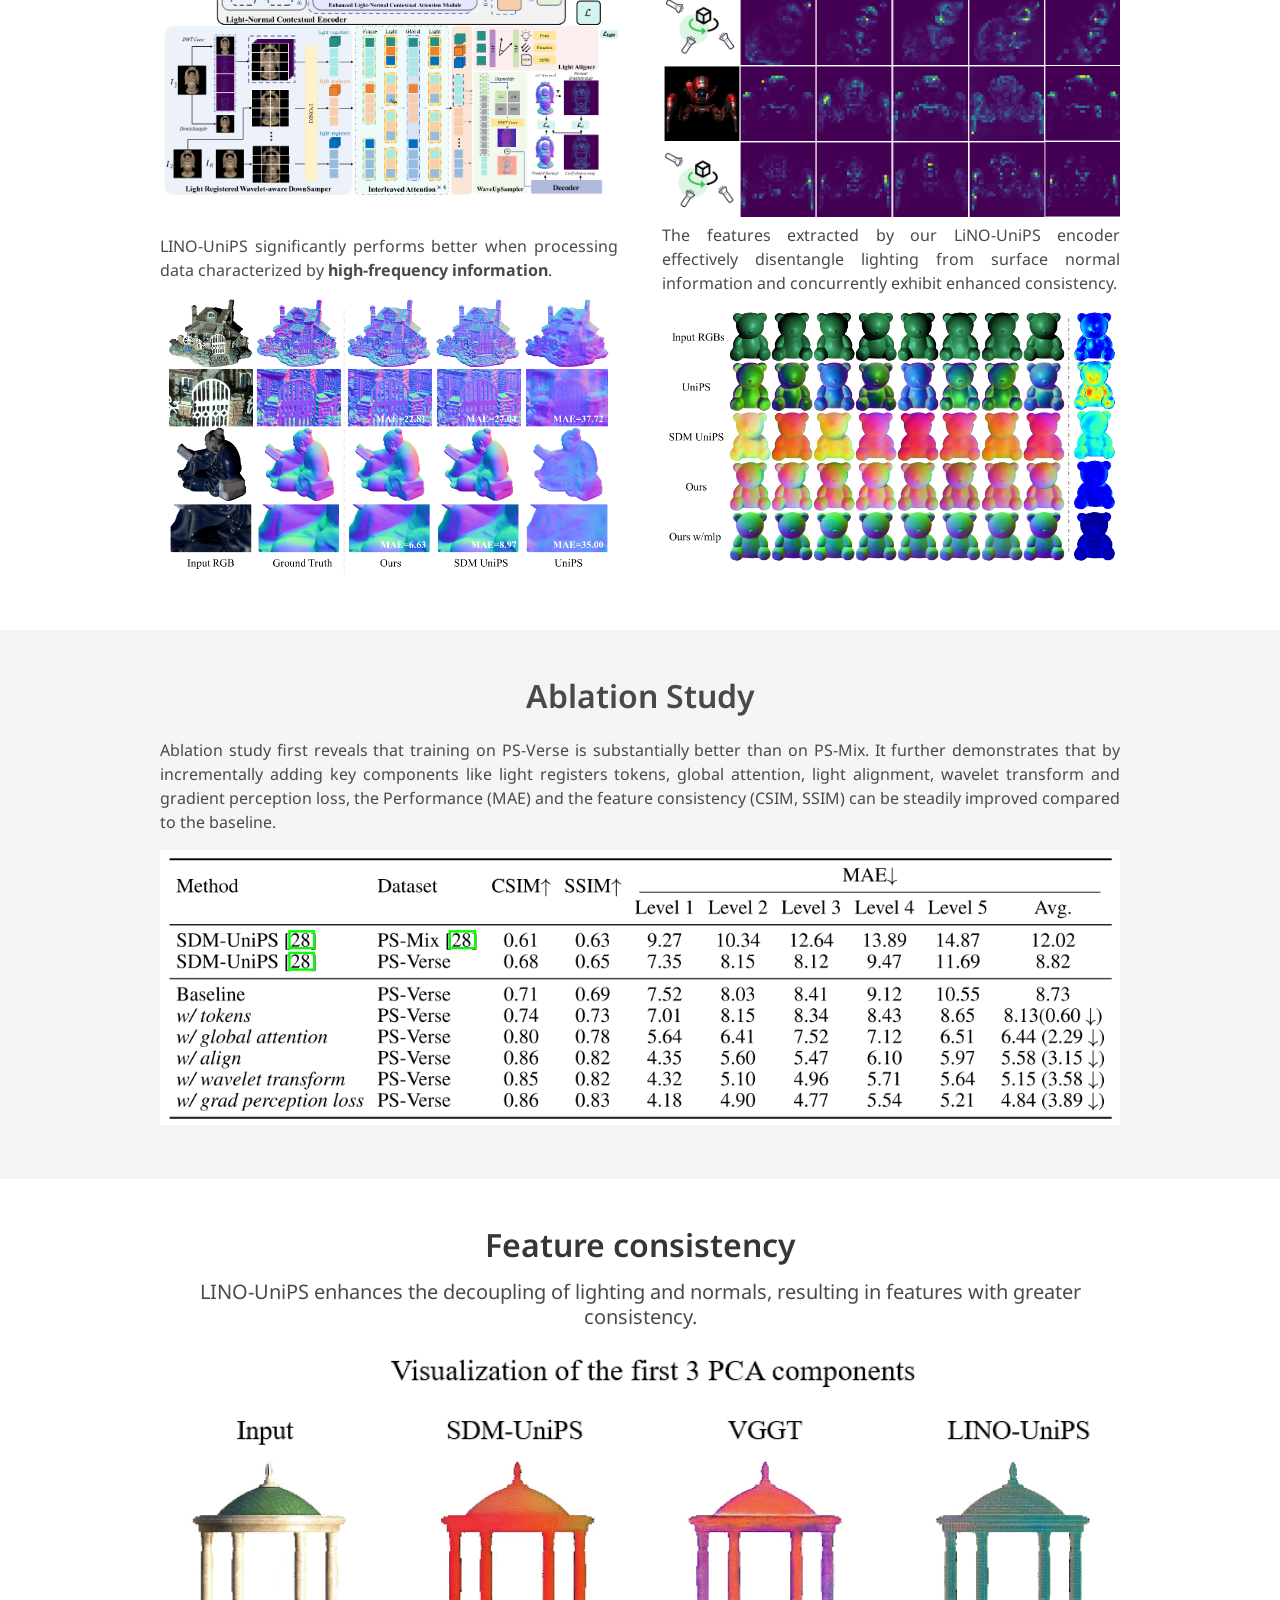
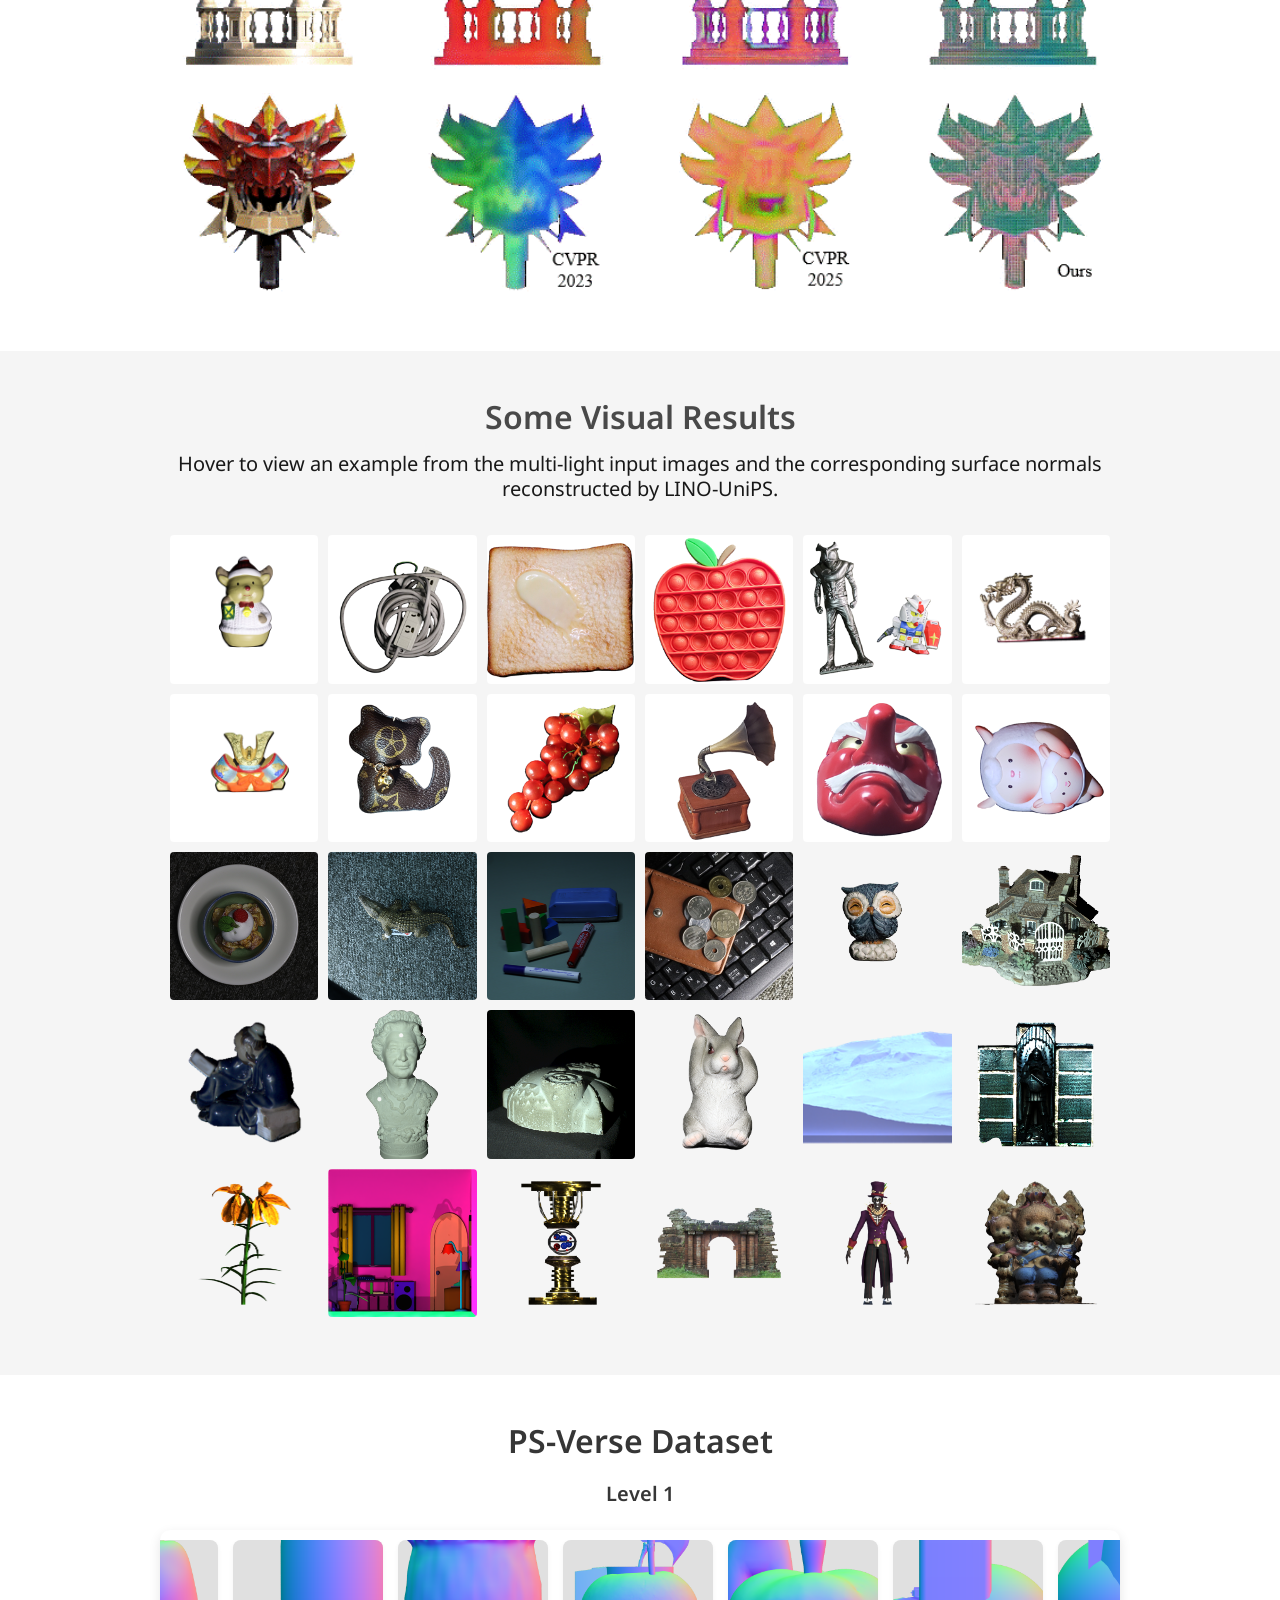
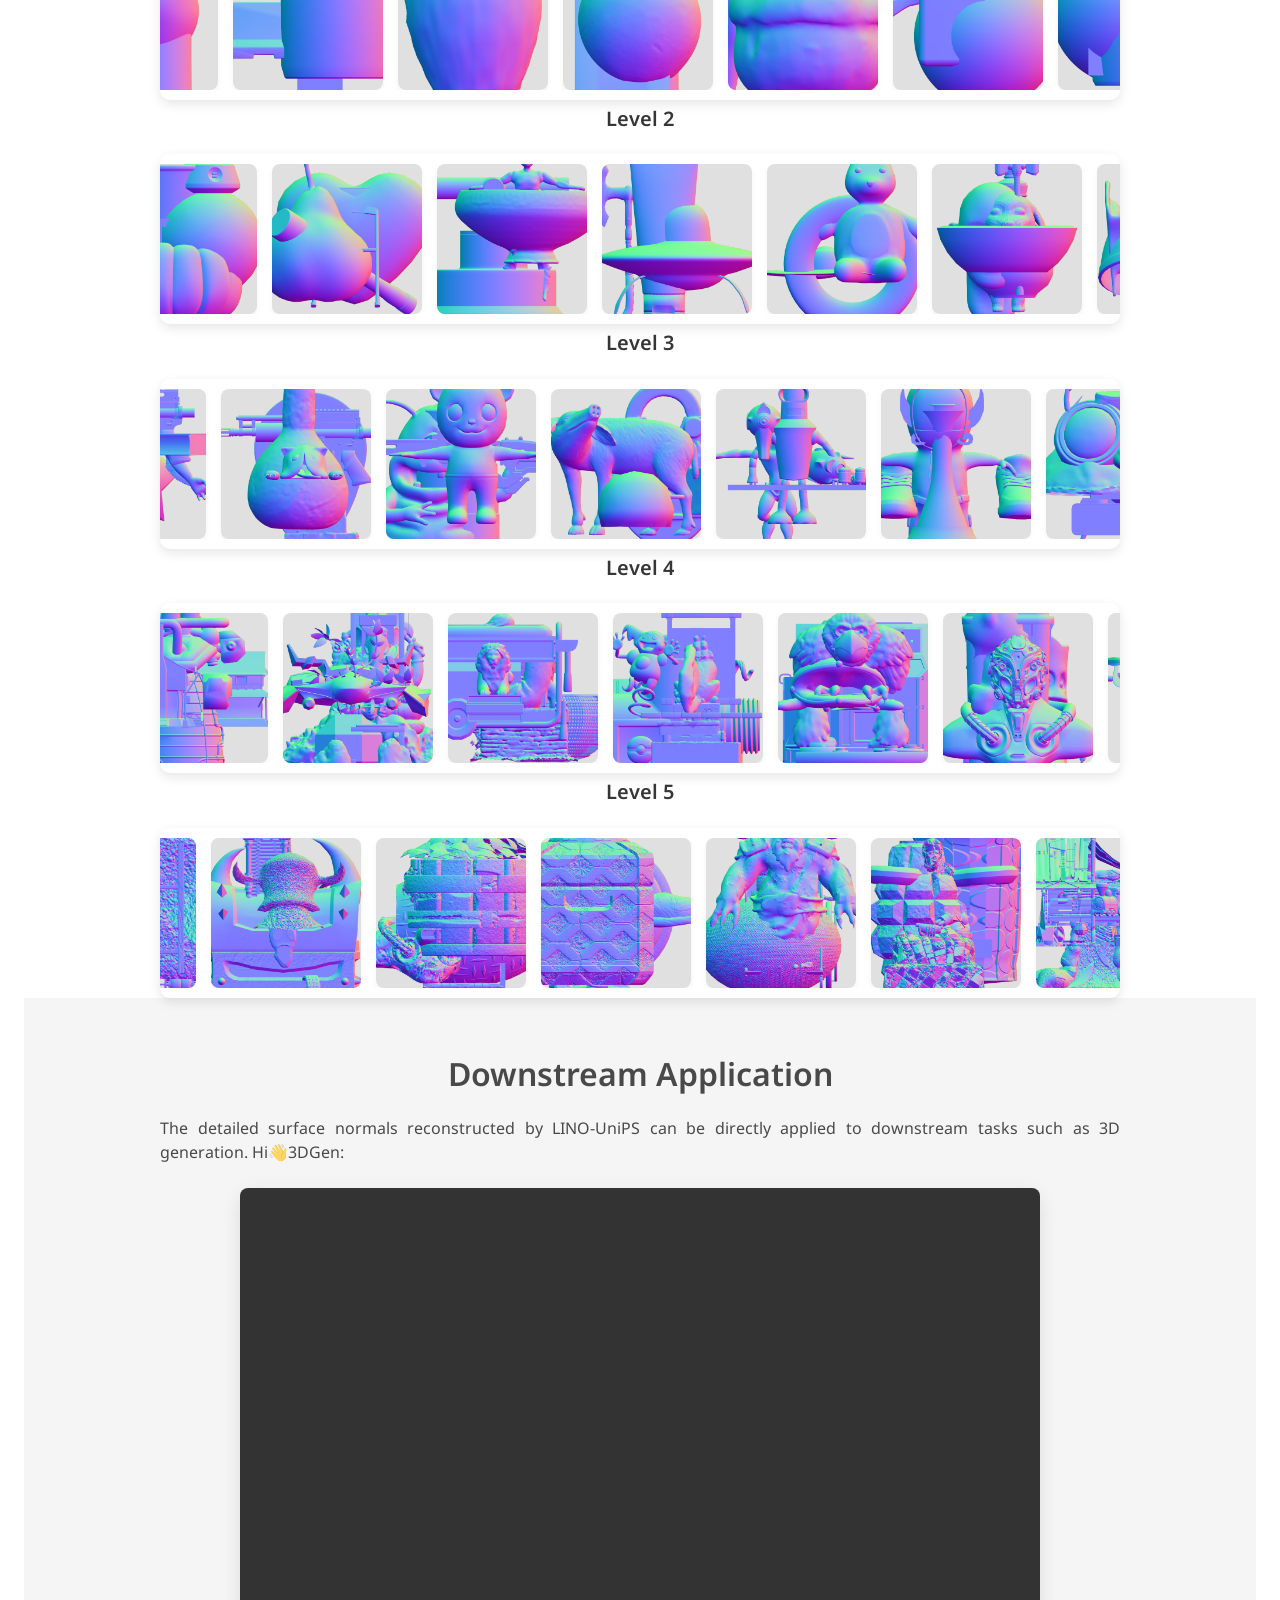
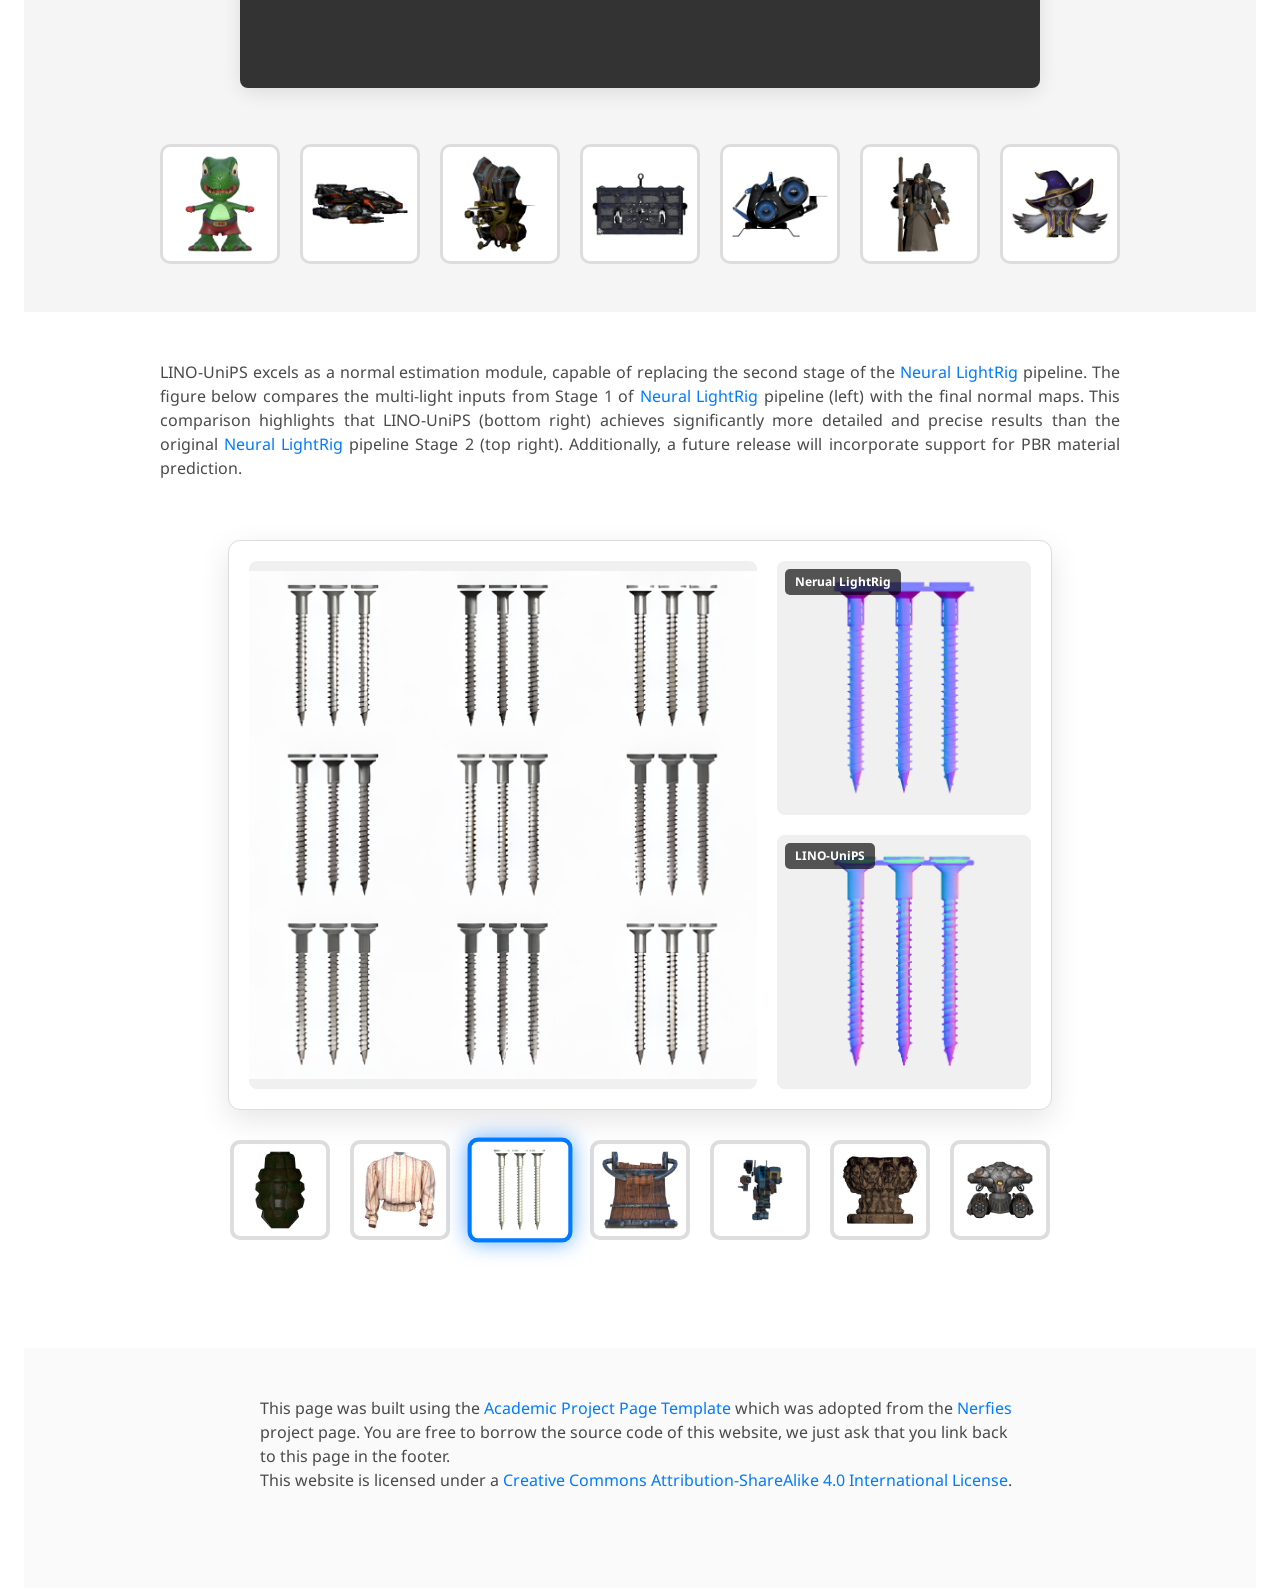
==== commit e39a2552: "index" ====
--- a/index.html
+++ b/index.html
@@ -249,7 +249,7 @@
                 <a href="https://github.com/hugoycj">Chongjie Ye</a><sup>1,4</sup>
               </span>
               <span class="author-block">
-                <a href="https://frozenburning.github.io/">Zhaoxi Chen</a><sup>1</sup>
+                <a href="https://frozenburning.github.io/">Zhaoxi Chen</a><sup>1,5</sup>
               </span>
               <span class="author-block">
                 <a href="">Bohan Li</a><sup>1</sup>
@@ -264,22 +264,22 @@
                 <a href="https://scholar.google.com.hk/citations?user=d4Dg1J4AAAAJ&hl=zh-CN">Xuhui Liu</a><sup>2</sup>
               </span>
               <span class="author-block">
-                <a href="https://scholar.google.com/citations?user=MnW5aegAAAAJ&hl=pl">Yikai Wang</a><sup>5</sup>
+                <a href="https://scholar.google.com/citations?user=MnW5aegAAAAJ&hl=pl">Yikai Wang</a><sup>6</sup>
               </span>
               <span class="author-block">
                 <a href="https://scholar.google.com/citations?user=ImJz6MsAAAAJ&hl=zh-CN">Baochang Zhang</a><sup>2</sup>
               </span>
               <span class="author-block">
-                <a href="https://satoshi-ikehata.github.io/">Satoshi Ikehata</a><sup>6</sup>
-              </span>
-              <span class="author-block">
-                <a href="https://scholar.google.com/citations?user=K1LjZxcAAAAJ&hl=en">Boxin Shi</a><sup>8</sup>
+                <a href="https://satoshi-ikehata.github.io/">Satoshi Ikehata</a><sup>7</sup>
+              </span>
+              <span class="author-block">
+                <a href="https://scholar.google.com/citations?user=K1LjZxcAAAAJ&hl=en">Boxin Shi</a><sup>9</sup>
               </span>
                 <span class="author-block">
-                <a href="https://anyirao.com/">Anyi Rao</a><sup>6</sup>
-              </span>
-              <span class="author-block">
-                <a href="https://scholar.google.com.hk/citations?user=ygQznUQAAAAJ&hl=en">Hao Zhao</a><sup>1,9<svg class="svg-inline--fa fa-envelope fa-w-16" aria-hidden="true" focusable="false" data-prefix="fa" data-icon="envelope" role="img" xmlns="http://www.w3.org/2000/svg" viewBox="0 0 512 512" data-fa-i2svg=""><path fill="currentColor" d="M502.3 190.8c3.9-3.1 9.7-.2 9.7 4.7V400c0 26.5-21.5 48-48 48H48c-26.5 0-48-21.5-48-48V195.6c0-5 5.7-7.8 9.7-4.7 22.4 17.4 52.1 39.5 154.1 113.6 21.1 15.4 56.7 47.8 92.2 47.6 35.7.3 72-32.8 92.3-47.6 102-74.1 131.6-96.3 154-113.7zM256 320c23.2.4 56.6-29.2 73.4-41.4 132.7-96.3 142.8-104.7 173.4-128.7 5.8-4.5 9.2-11.5 9.2-18.9v-19c0-26.5-21.5-48-48-48H48C21.5 64 0 85.5 0 112v19c0 7.4 3.4 14.3 9.2 18.9 30.6 23.9 40.7 32.4 173.4 128.7 16.8 12.2 50.2 41.8 73.4 41.4z"></path></svg><!-- <i class="fa fa-envelope"></i> Font Awesome fontawesome.com --></sup>
+                <a href="https://anyirao.com/">Anyi Rao</a><sup>8</sup>
+              </span>
+              <span class="author-block">
+                <a href="https://scholar.google.com.hk/citations?user=ygQznUQAAAAJ&hl=en">Hao Zhao</a><sup>1,10<svg class="svg-inline--fa fa-envelope fa-w-16" aria-hidden="true" focusable="false" data-prefix="fa" data-icon="envelope" role="img" xmlns="http://www.w3.org/2000/svg" viewBox="0 0 512 512" data-fa-i2svg=""><path fill="currentColor" d="M502.3 190.8c3.9-3.1 9.7-.2 9.7 4.7V400c0 26.5-21.5 48-48 48H48c-26.5 0-48-21.5-48-48V195.6c0-5 5.7-7.8 9.7-4.7 22.4 17.4 52.1 39.5 154.1 113.6 21.1 15.4 56.7 47.8 92.2 47.6 35.7.3 72-32.8 92.3-47.6 102-74.1 131.6-96.3 154-113.7zM256 320c23.2.4 56.6-29.2 73.4-41.4 132.7-96.3 142.8-104.7 173.4-128.7 5.8-4.5 9.2-11.5 9.2-18.9v-19c0-26.5-21.5-48-48-48H48C21.5 64 0 85.5 0 112v19c0 7.4 3.4 14.3 9.2 18.9 30.6 23.9 40.7 32.4 173.4 128.7 16.8 12.2 50.2 41.8 73.4 41.4z"></path></svg><!-- <i class="fa fa-envelope"></i> Font Awesome fontawesome.com --></sup>
               </span>
             </div>
 
@@ -288,14 +288,16 @@
               <span class="author-block"><sup>2</sup>BUAA,</span>
               <span class="author-block"><sup>3</sup>NJU,</span>
               <span class="author-block"><sup>4</sup>FNii, CUHKSZ,</span>
-              <span class="author-block"><sup>5</sup>BNU,</span>
-              <span class="author-block"><sup>6</sup>NII,</span>
-              <span class="author-block"><sup>7</sup>HKUST,</span>
-              <span class="author-block"><sup>8</sup>PKU,</span>
-              <span class="author-block"><sup>9</sup>AIR, THU</span>
+              <span class="author-block"><sup>5</sup>NTU,</span>
+              <span class="author-block"><sup>6</sup>BNU,</span>
+              <span class="author-block"><sup>7</sup>NII,</span>
+              <span class="author-block"><sup>8</sup>HKUST,</span>
+              <span class="author-block"><sup>9</sup>PKU,</span>
+              <span class="author-block"><sup>10</sup>AIR, THU</span>
       
               <br>
               <span class="author-block"><sup>*</sup>Equal Contribution&nbsp; </span>
+              <span class="author-block"><sup>†</sup>Equal Contribution&nbsp; </span>
               <span class="author-block"><sup><svg class="svg-inline--fa fa-envelope fa-w-16" aria-hidden="true" focusable="false" data-prefix="fa" data-icon="envelope" role="img" xmlns="http://www.w3.org/2000/svg" viewBox="0 0 512 512" data-fa-i2svg=""><path fill="currentColor" d="M502.3 190.8c3.9-3.1 9.7-.2 9.7 4.7V400c0 26.5-21.5 48-48 48H48c-26.5 0-48-21.5-48-48V195.6c0-5 5.7-7.8 9.7-4.7 22.4 17.4 52.1 39.5 154.1 113.6 21.1 15.4 56.7 47.8 92.2 47.6 35.7.3 72-32.8 92.3-47.6 102-74.1 131.6-96.3 154-113.7zM256 320c23.2.4 56.6-29.2 73.4-41.4 132.7-96.3 142.8-104.7 173.4-128.7 5.8-4.5 9.2-11.5 9.2-18.9v-19c0-26.5-21.5-48-48-48H48C21.5 64 0 85.5 0 112v19c0 7.4 3.4 14.3 9.2 18.9 30.6 23.9 40.7 32.4 173.4 128.7 16.8 12.2 50.2 41.8 73.4 41.4z"></path></svg><!-- <i class="fa fa-envelope"></i> Font Awesome fontawesome.com --></sup>Corresponding Author</span>
             </div>
 
@@ -305,7 +307,7 @@
 
 
               <span class="link-block">
-                <a href="" class="external-link button is-normal is-rounded is-dark" target="_blank" rel="noopener noreferrer">
+                <a href="http://arxiv.org/pdf/2506.18882" class="external-link button is-normal is-rounded is-dark" target="_blank" rel="noopener noreferrer">
                   <span class="icon">
                     <i class="ai ai-arxiv"></i>
                   </span>
--- a/static/css/nerual_lightrig.css
+++ b/static/css/nerual_lightrig.css
@@ -53,8 +53,8 @@
 
 /* --- .select-box 样式已更新 --- */
 .select-box {
-    width: 80px;
-    height: 80px;
+    width: 100px;
+    height: 100px;
     border-radius: 10px;
     border: 4px solid #ddd;
     cursor: pointer;
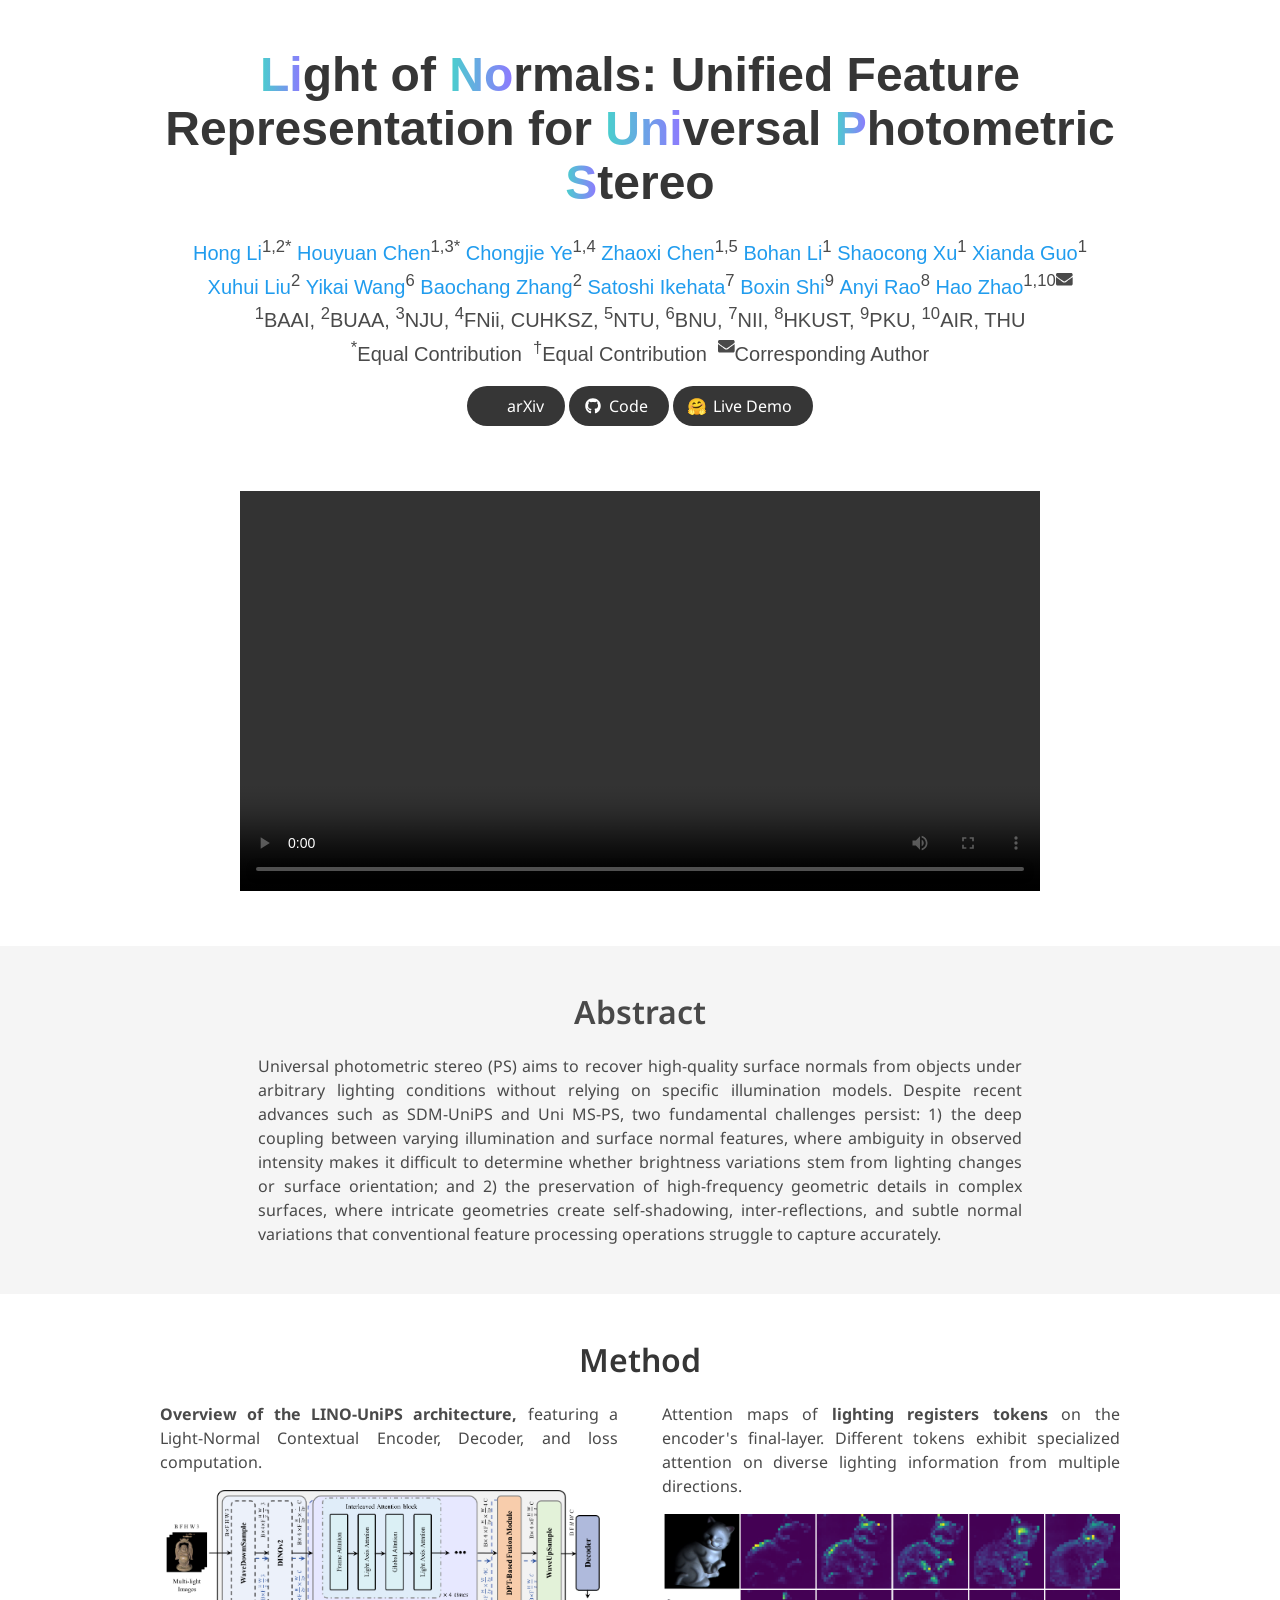
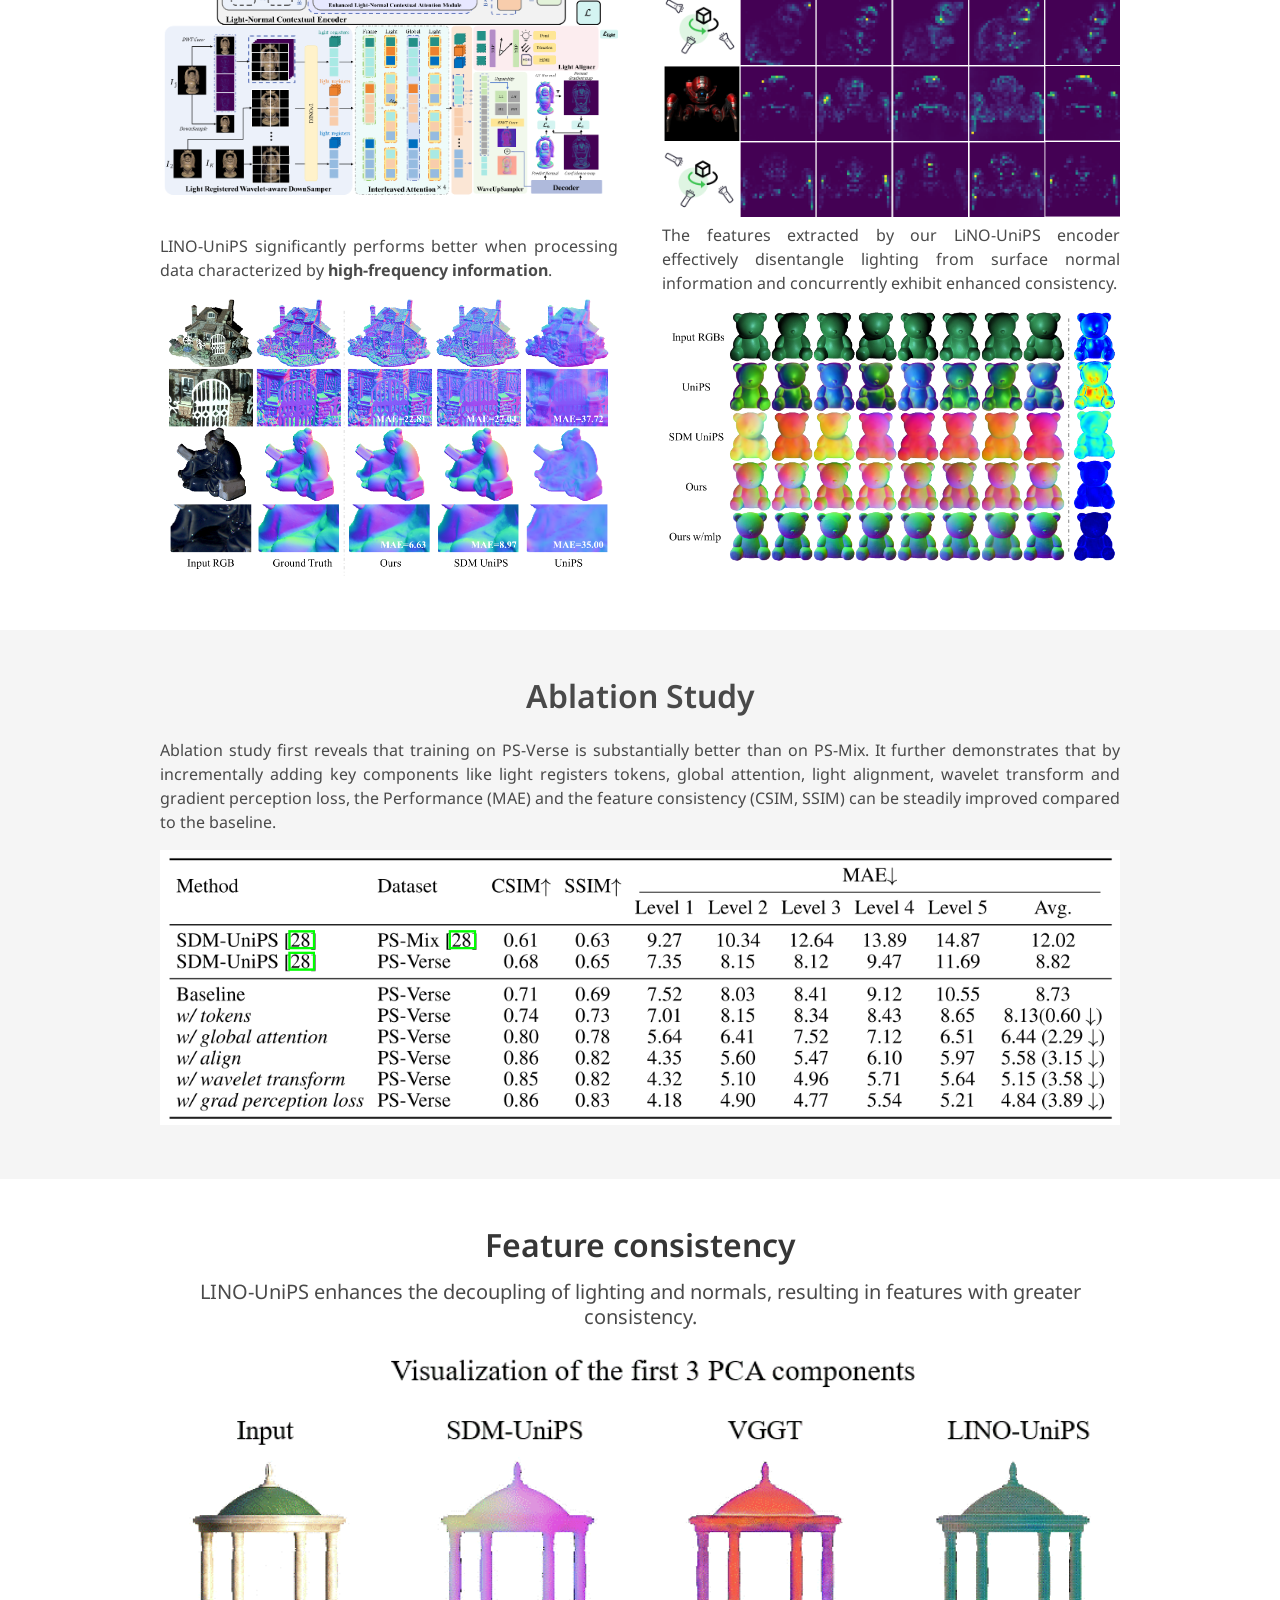
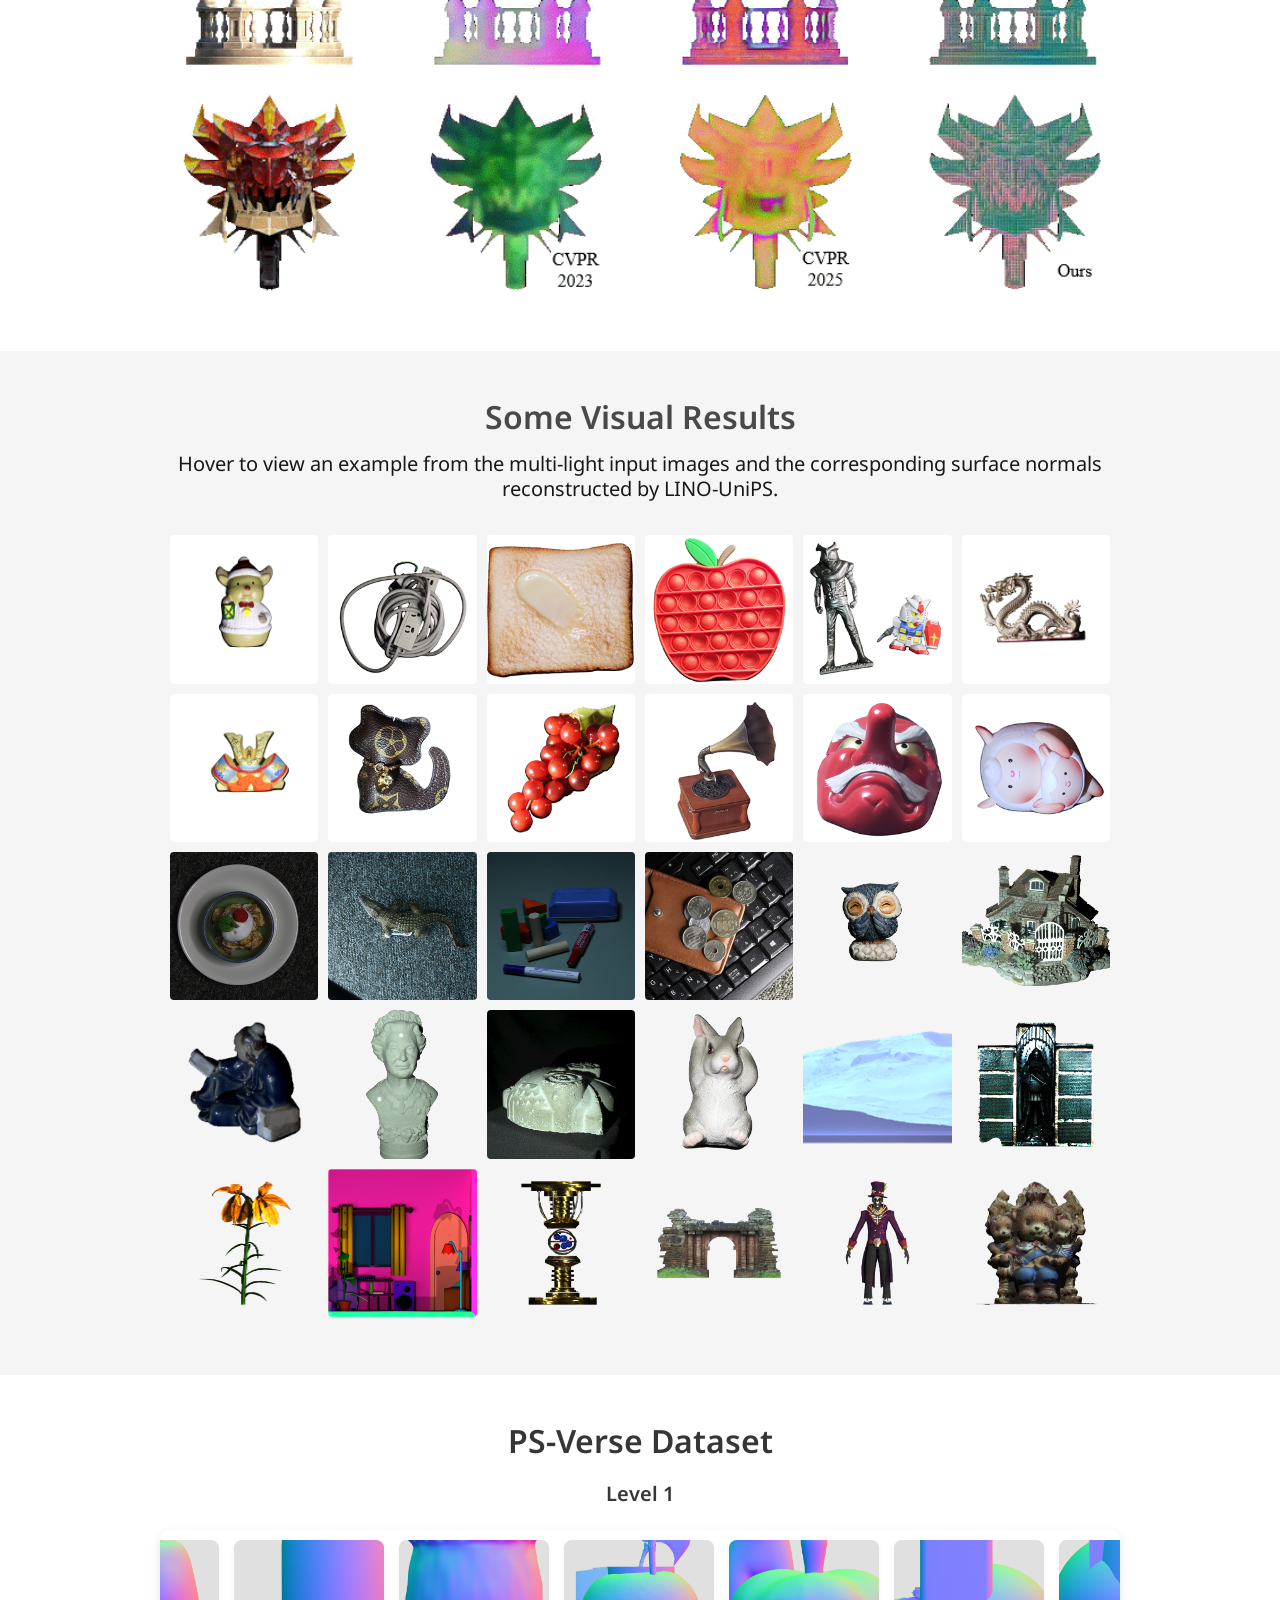
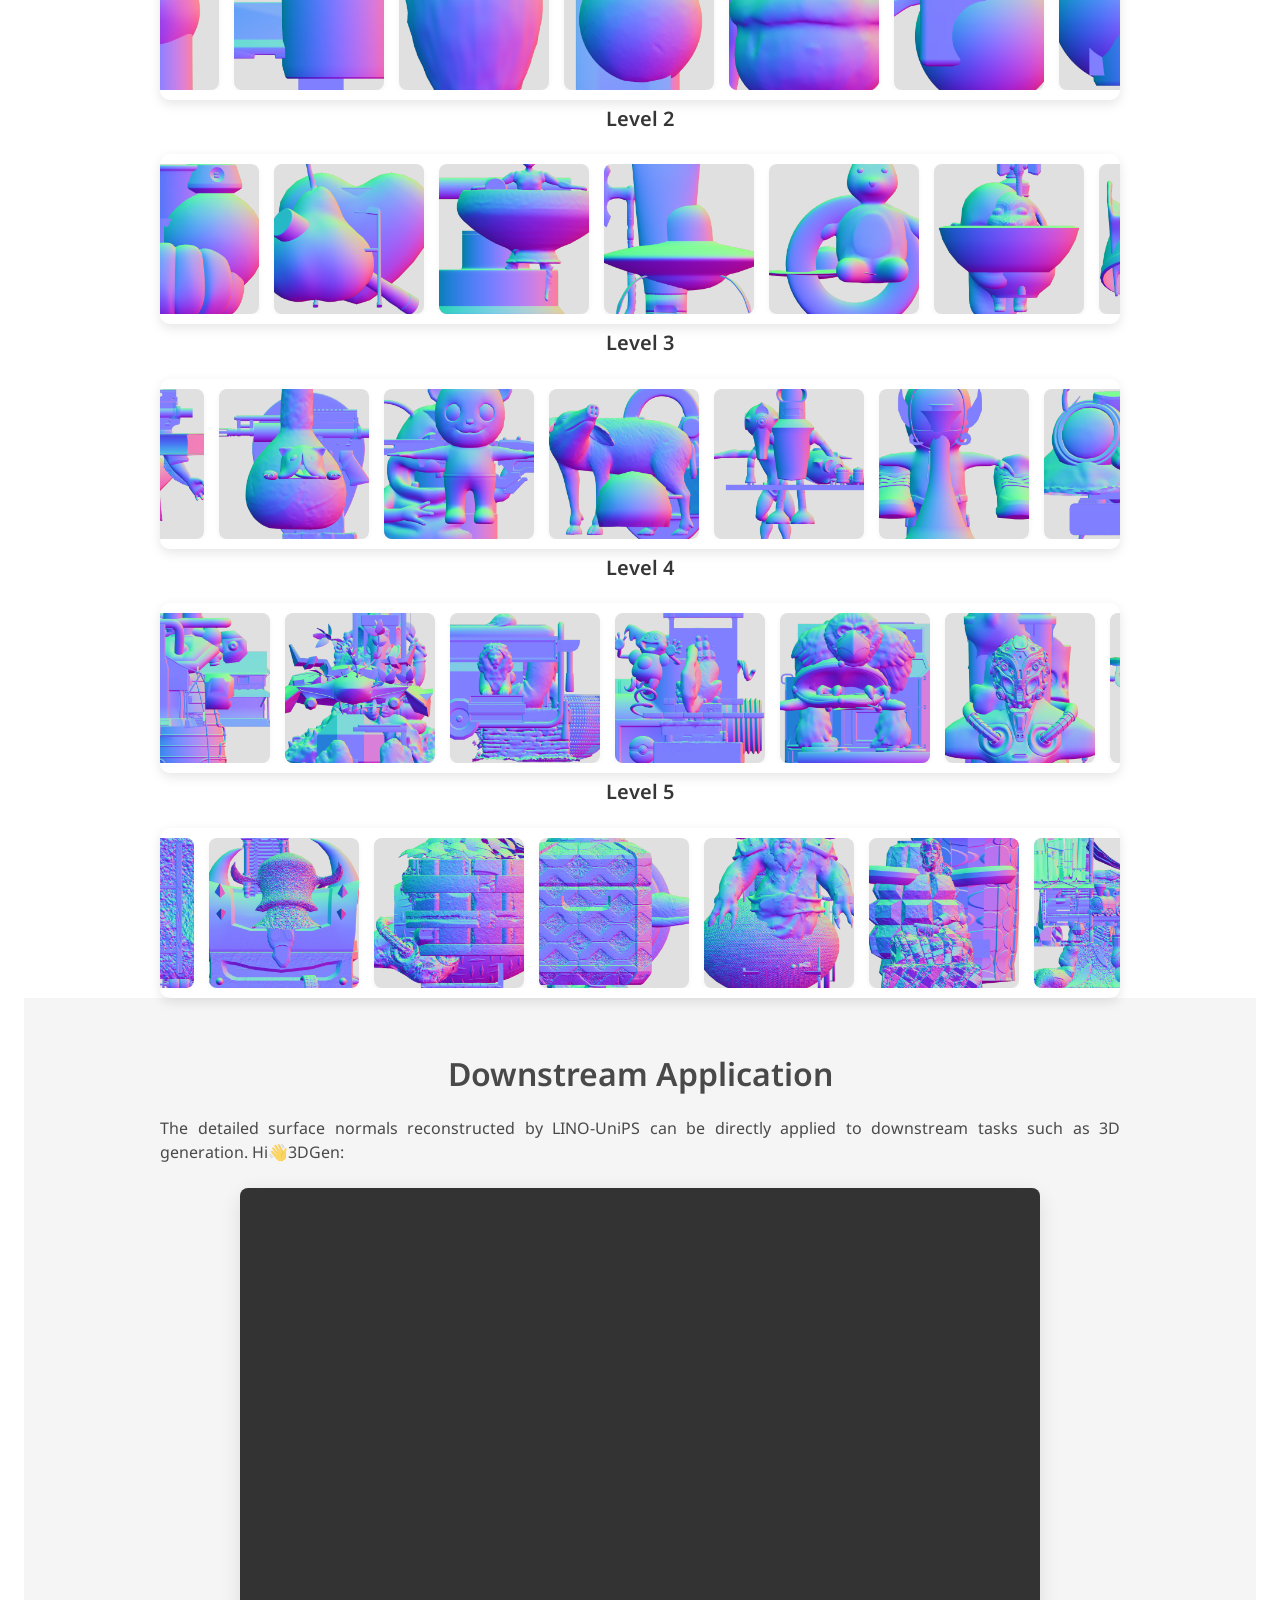
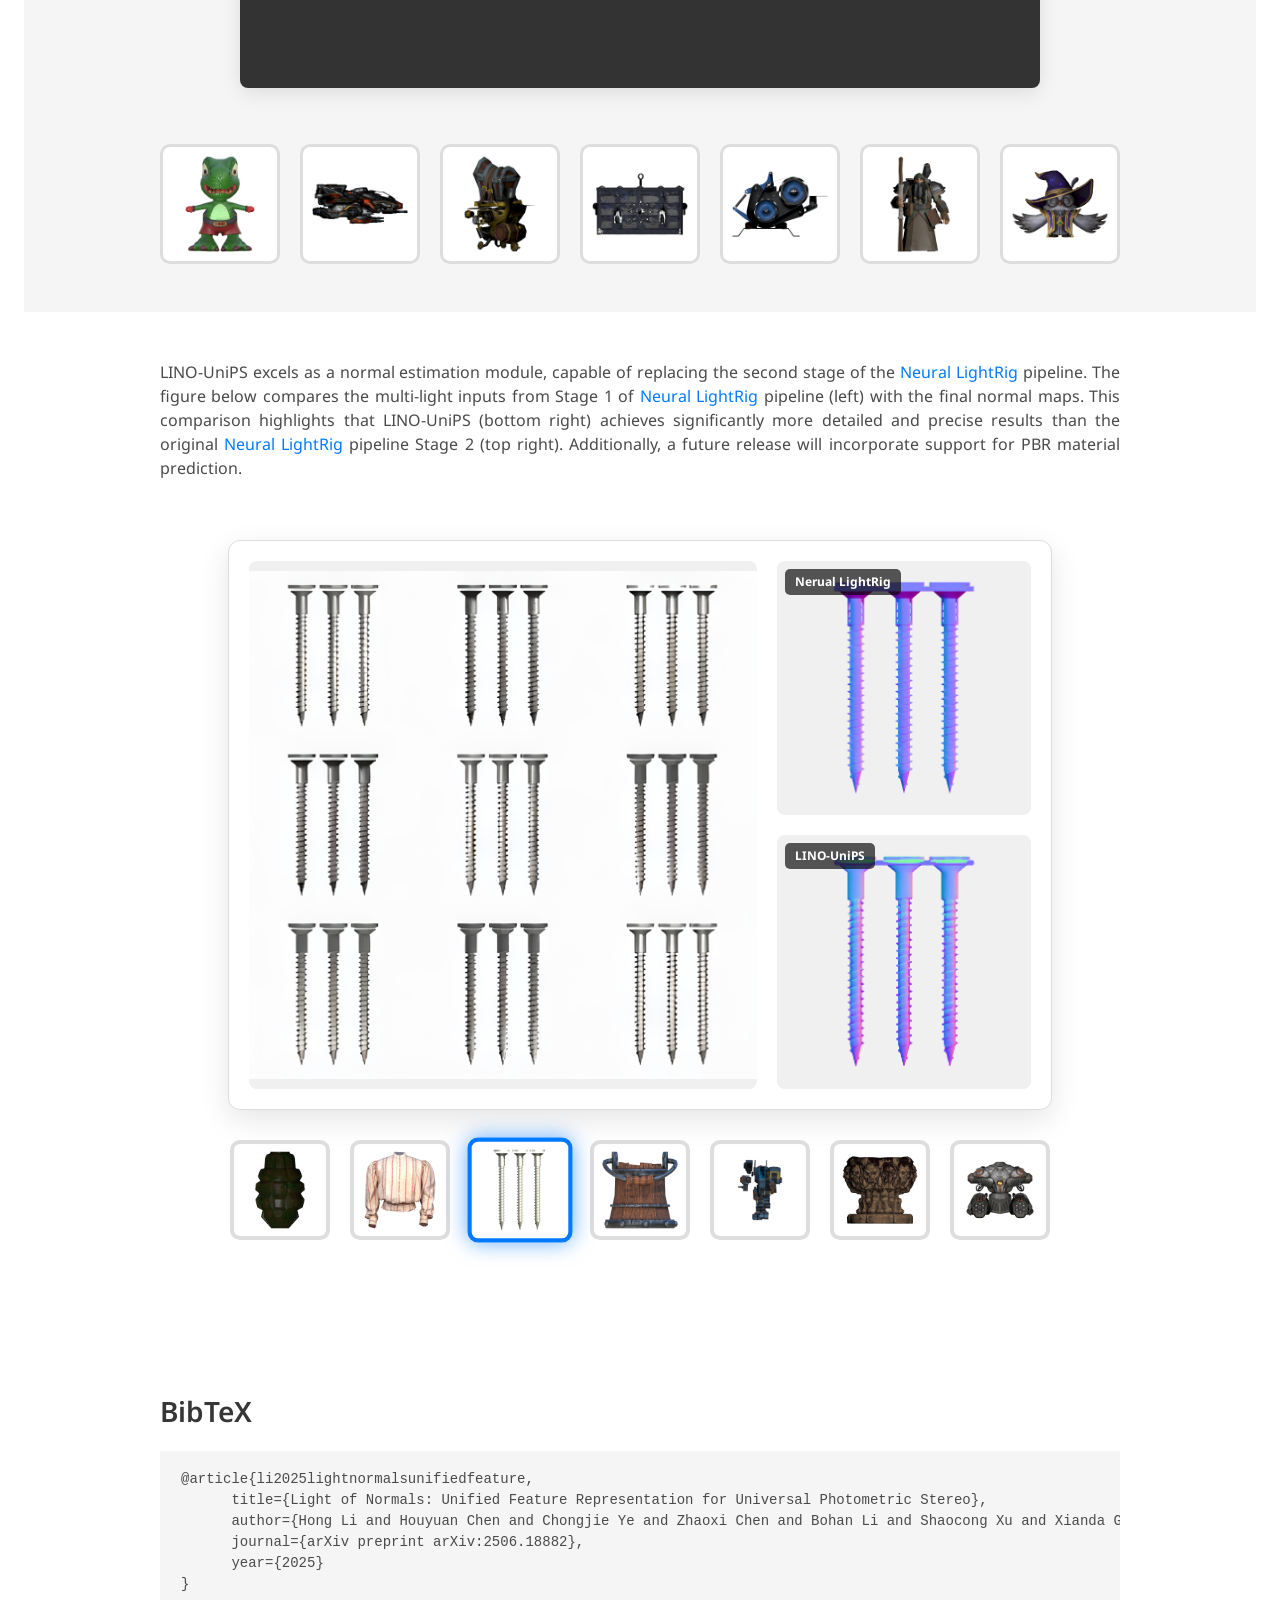
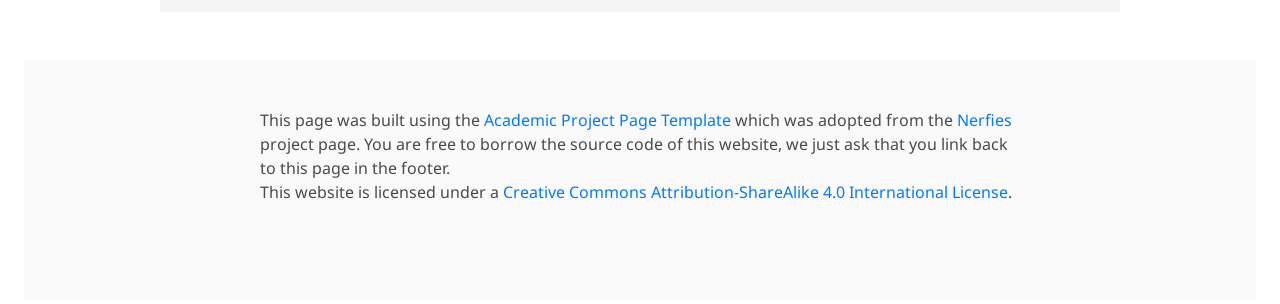
==== commit f5e1db56: "bibtex" ====
--- a/index.html
+++ b/index.html
@@ -887,8 +887,17 @@
     </div>
 </section>
 
-
-
+<section class="section" id="BibTeX">
+    <div class="container is-max-desktop content">
+      <h2 class="title">BibTeX</h2>
+      <pre><code>@article{li2025lightnormalsunifiedfeature,
+      title={Light of Normals: Unified Feature Representation for Universal Photometric Stereo}, 
+      author={Hong Li and Houyuan Chen and Chongjie Ye and Zhaoxi Chen and Bohan Li and Shaocong Xu and Xianda Guo and Xuhui Liu and Yikai Wang and Baochang Zhang and Satoshi Ikehata and Boxin Shi and Anyi Rao and Hao Zhao},
+      journal={arXiv preprint arXiv:2506.18882},
+      year={2025}
+}</code></pre>
+    </div>
+  </section>
 
   
   
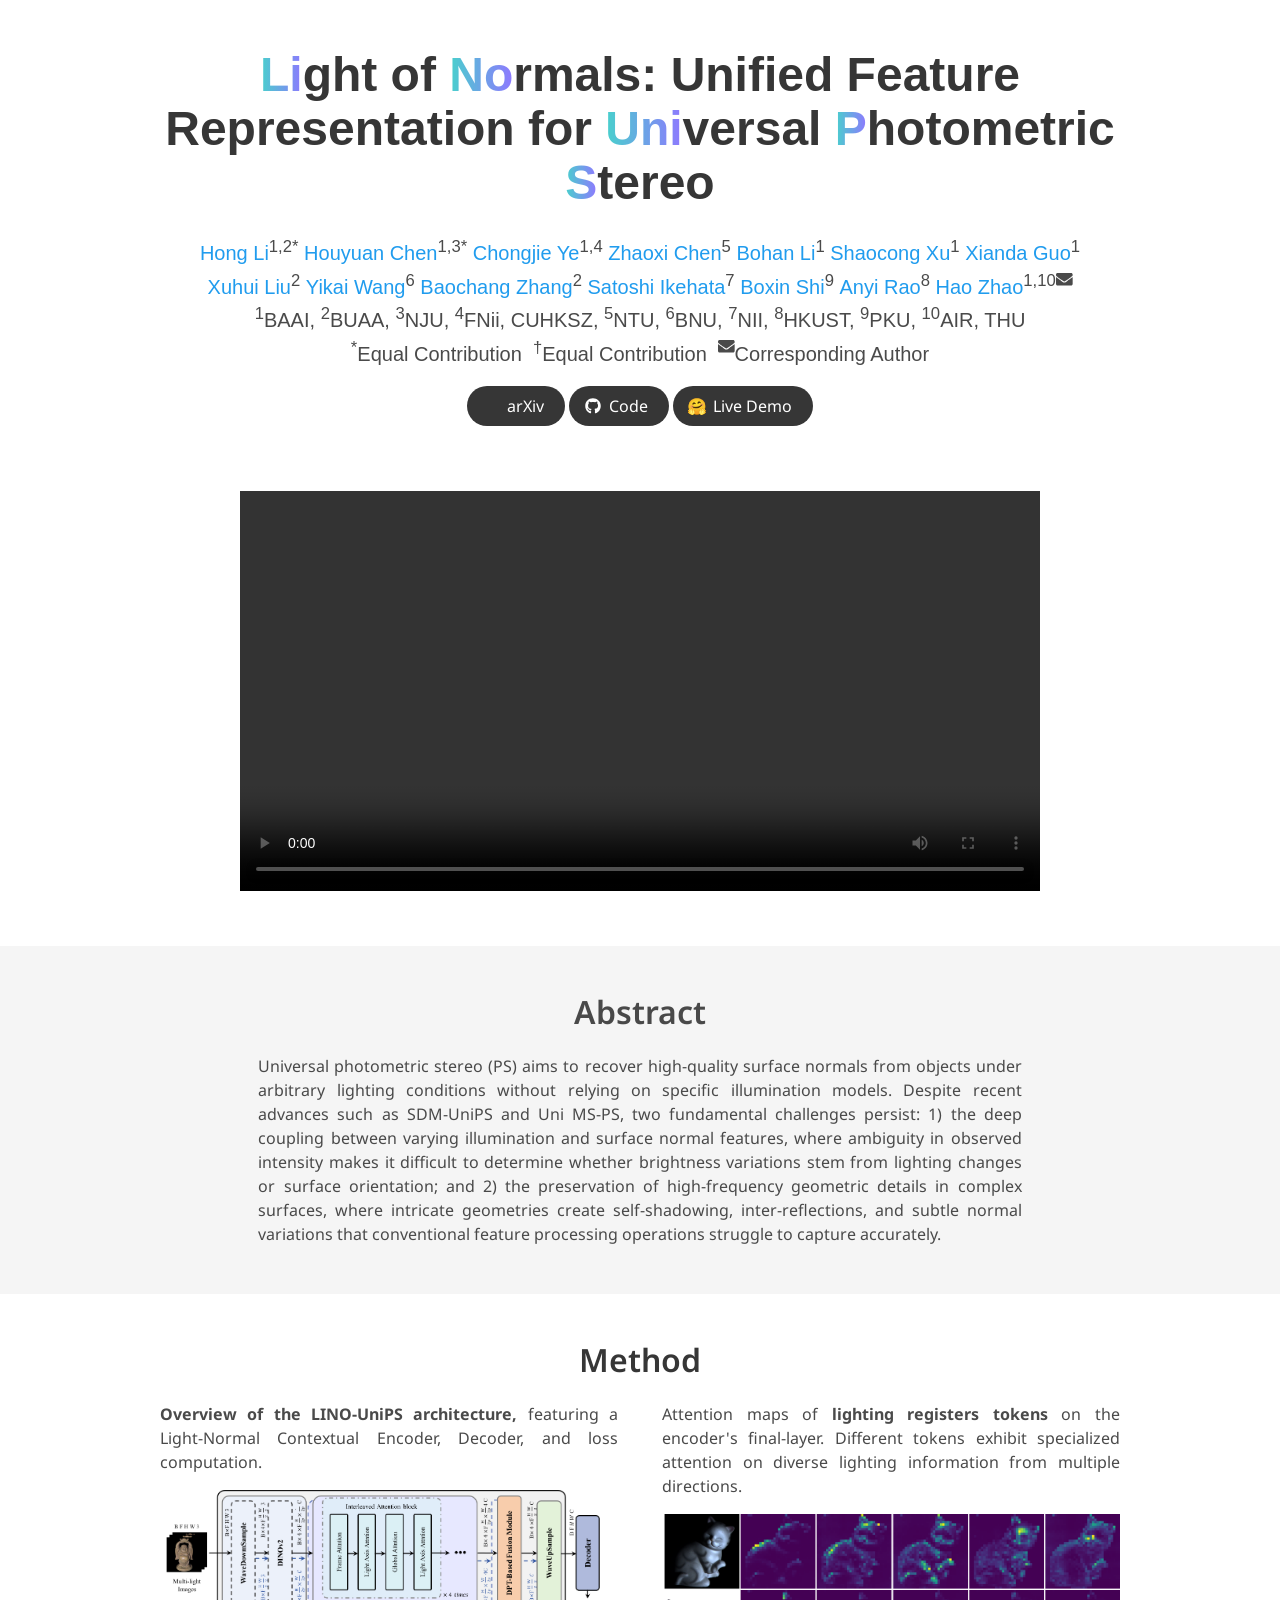
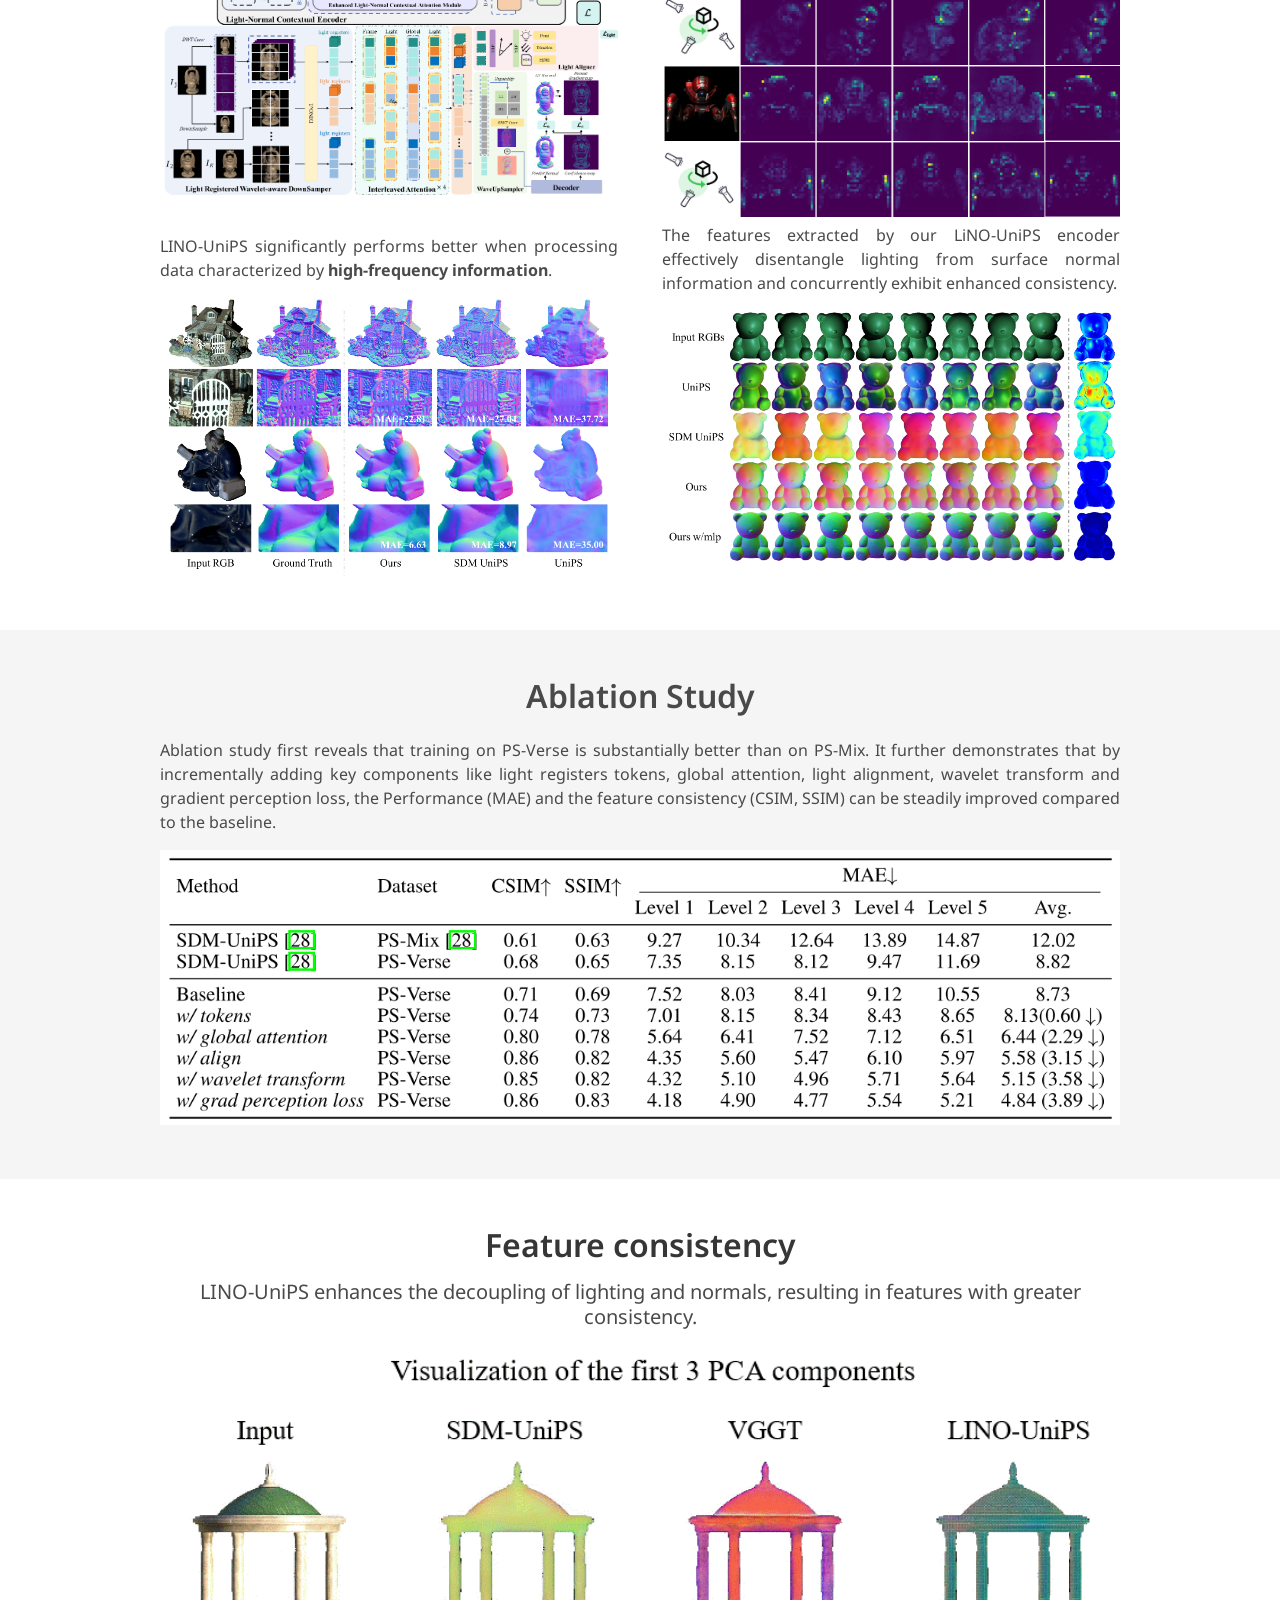
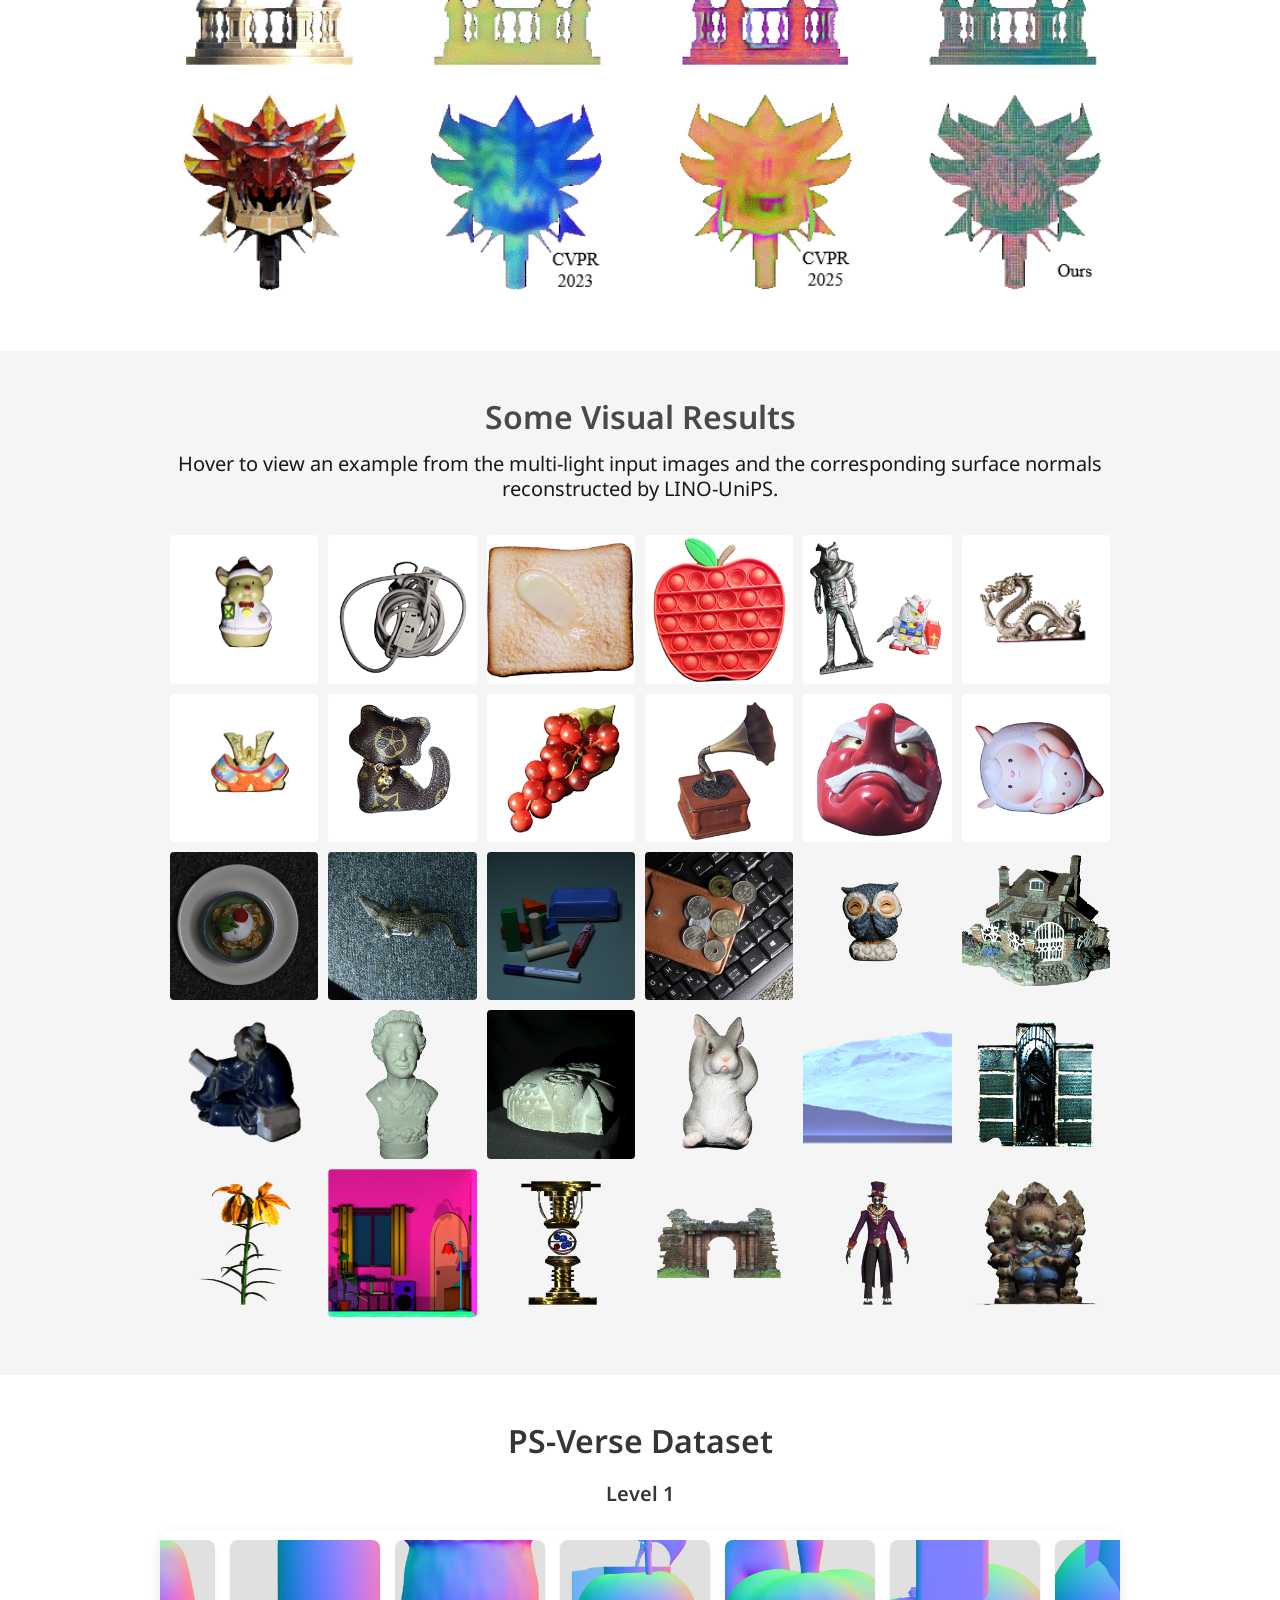
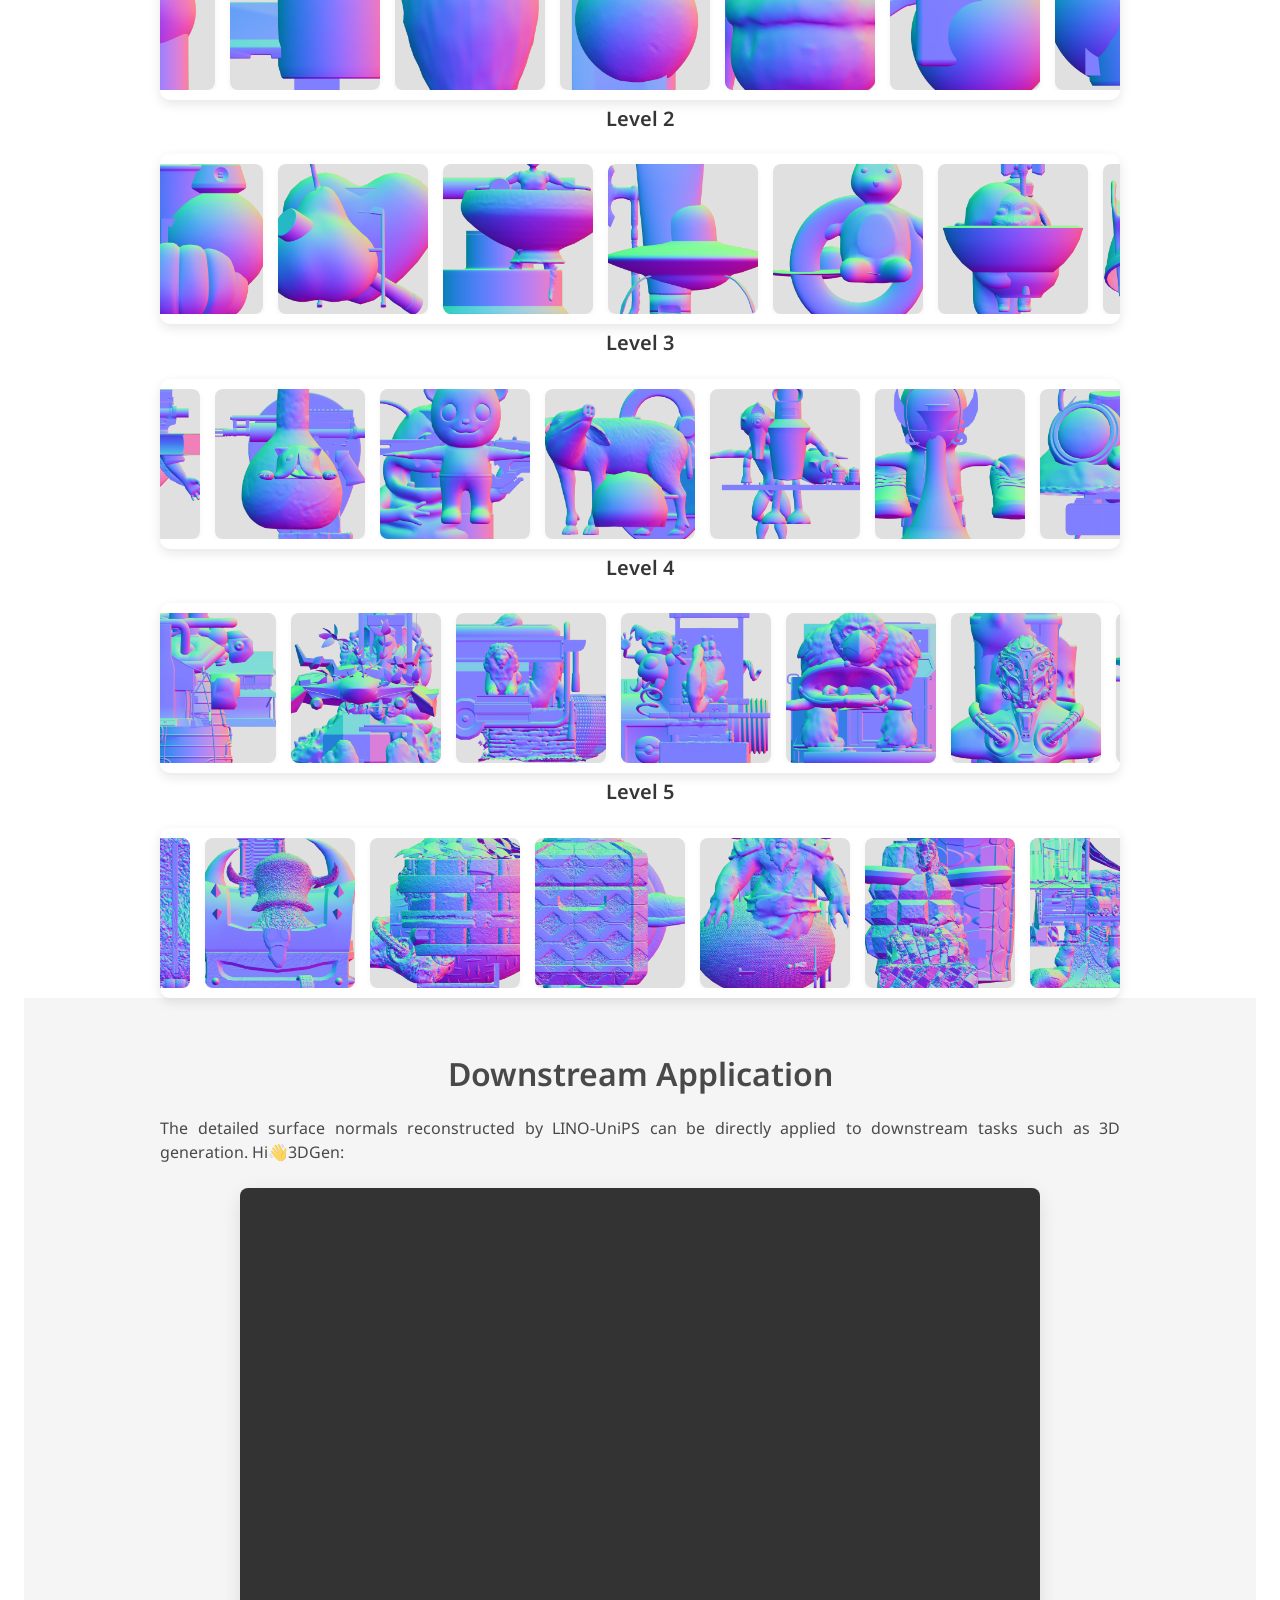
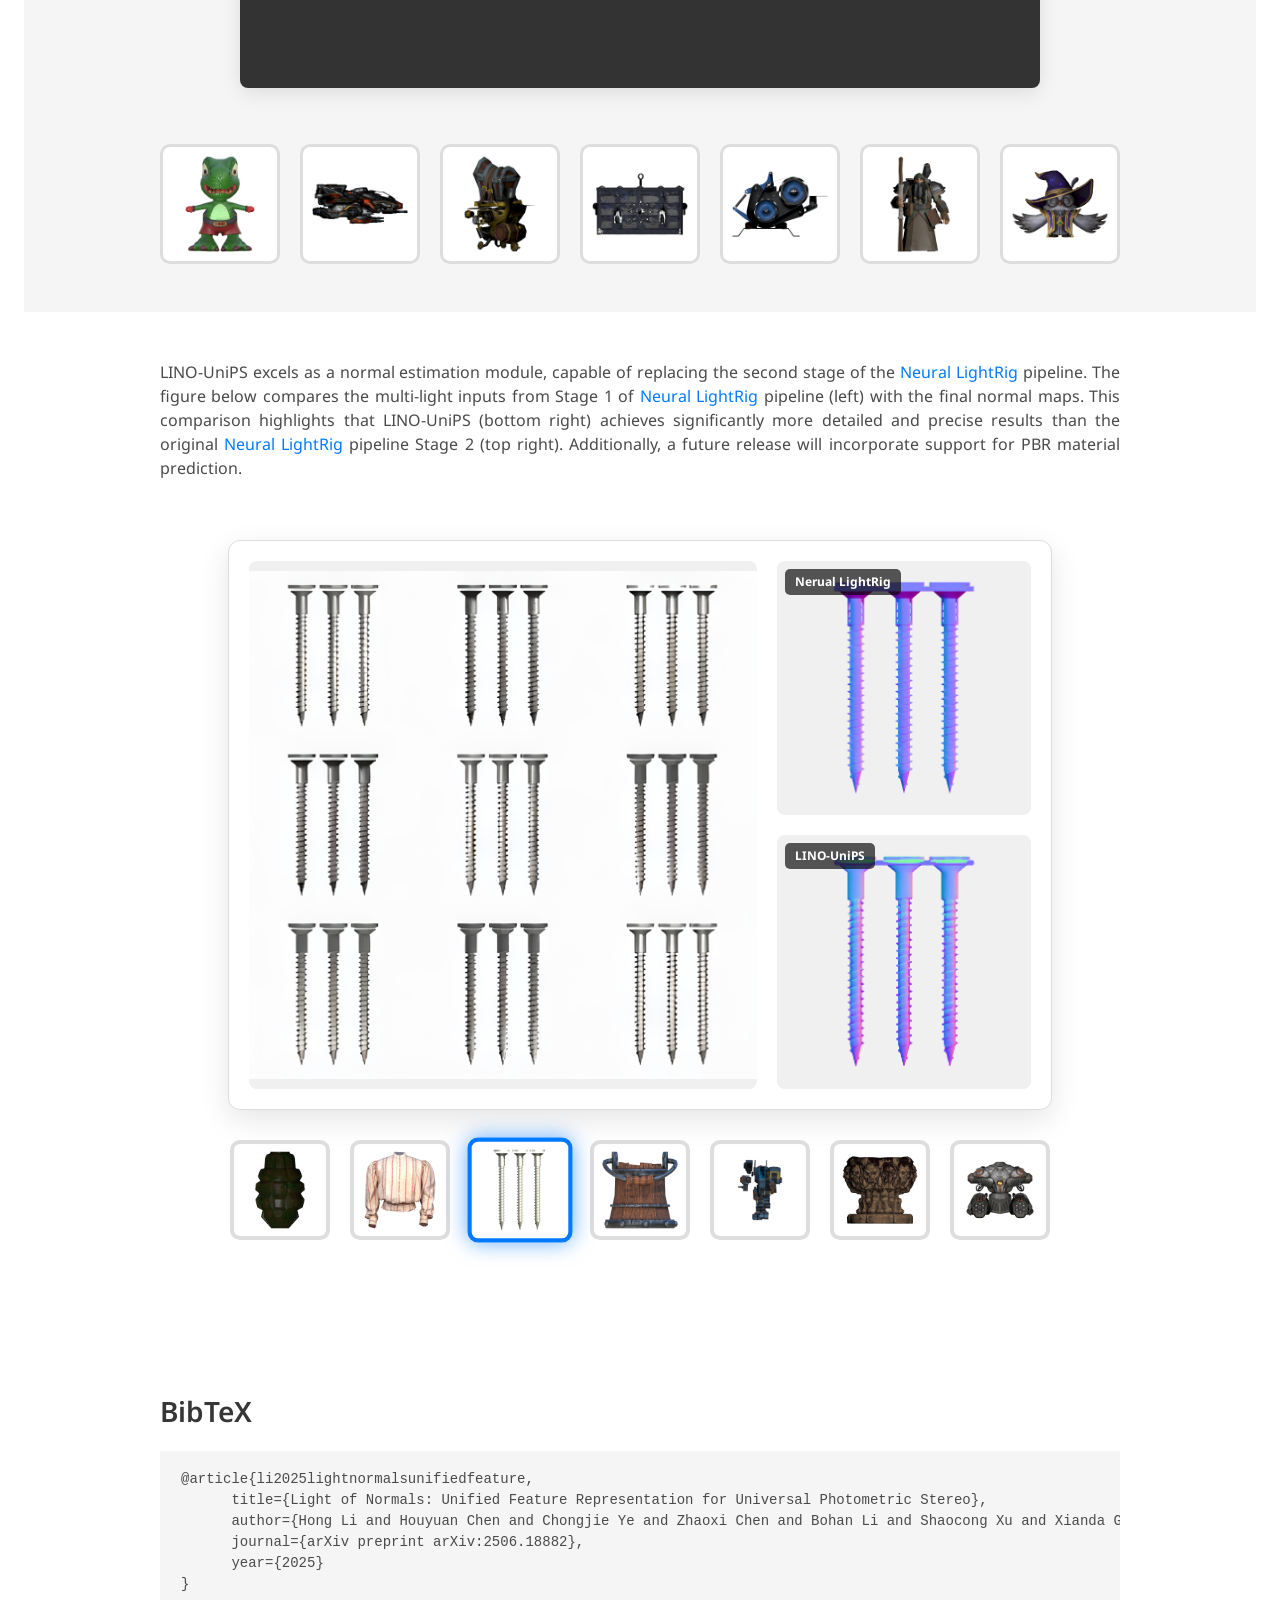
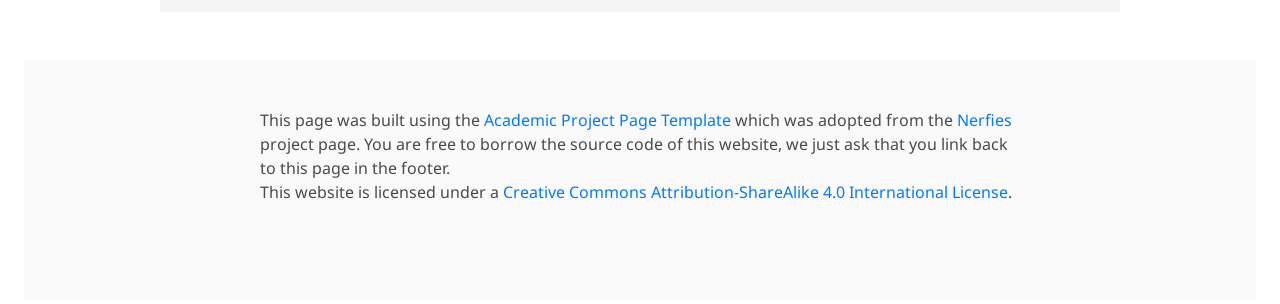
==== commit 184901e5: "index" ====
--- a/index.html
+++ b/index.html
@@ -249,7 +249,7 @@
                 <a href="https://github.com/hugoycj">Chongjie Ye</a><sup>1,4</sup>
               </span>
               <span class="author-block">
-                <a href="https://frozenburning.github.io/">Zhaoxi Chen</a><sup>1,5</sup>
+                <a href="https://frozenburning.github.io/">Zhaoxi Chen</a><sup>5</sup>
               </span>
               <span class="author-block">
                 <a href="">Bohan Li</a><sup>1</sup>
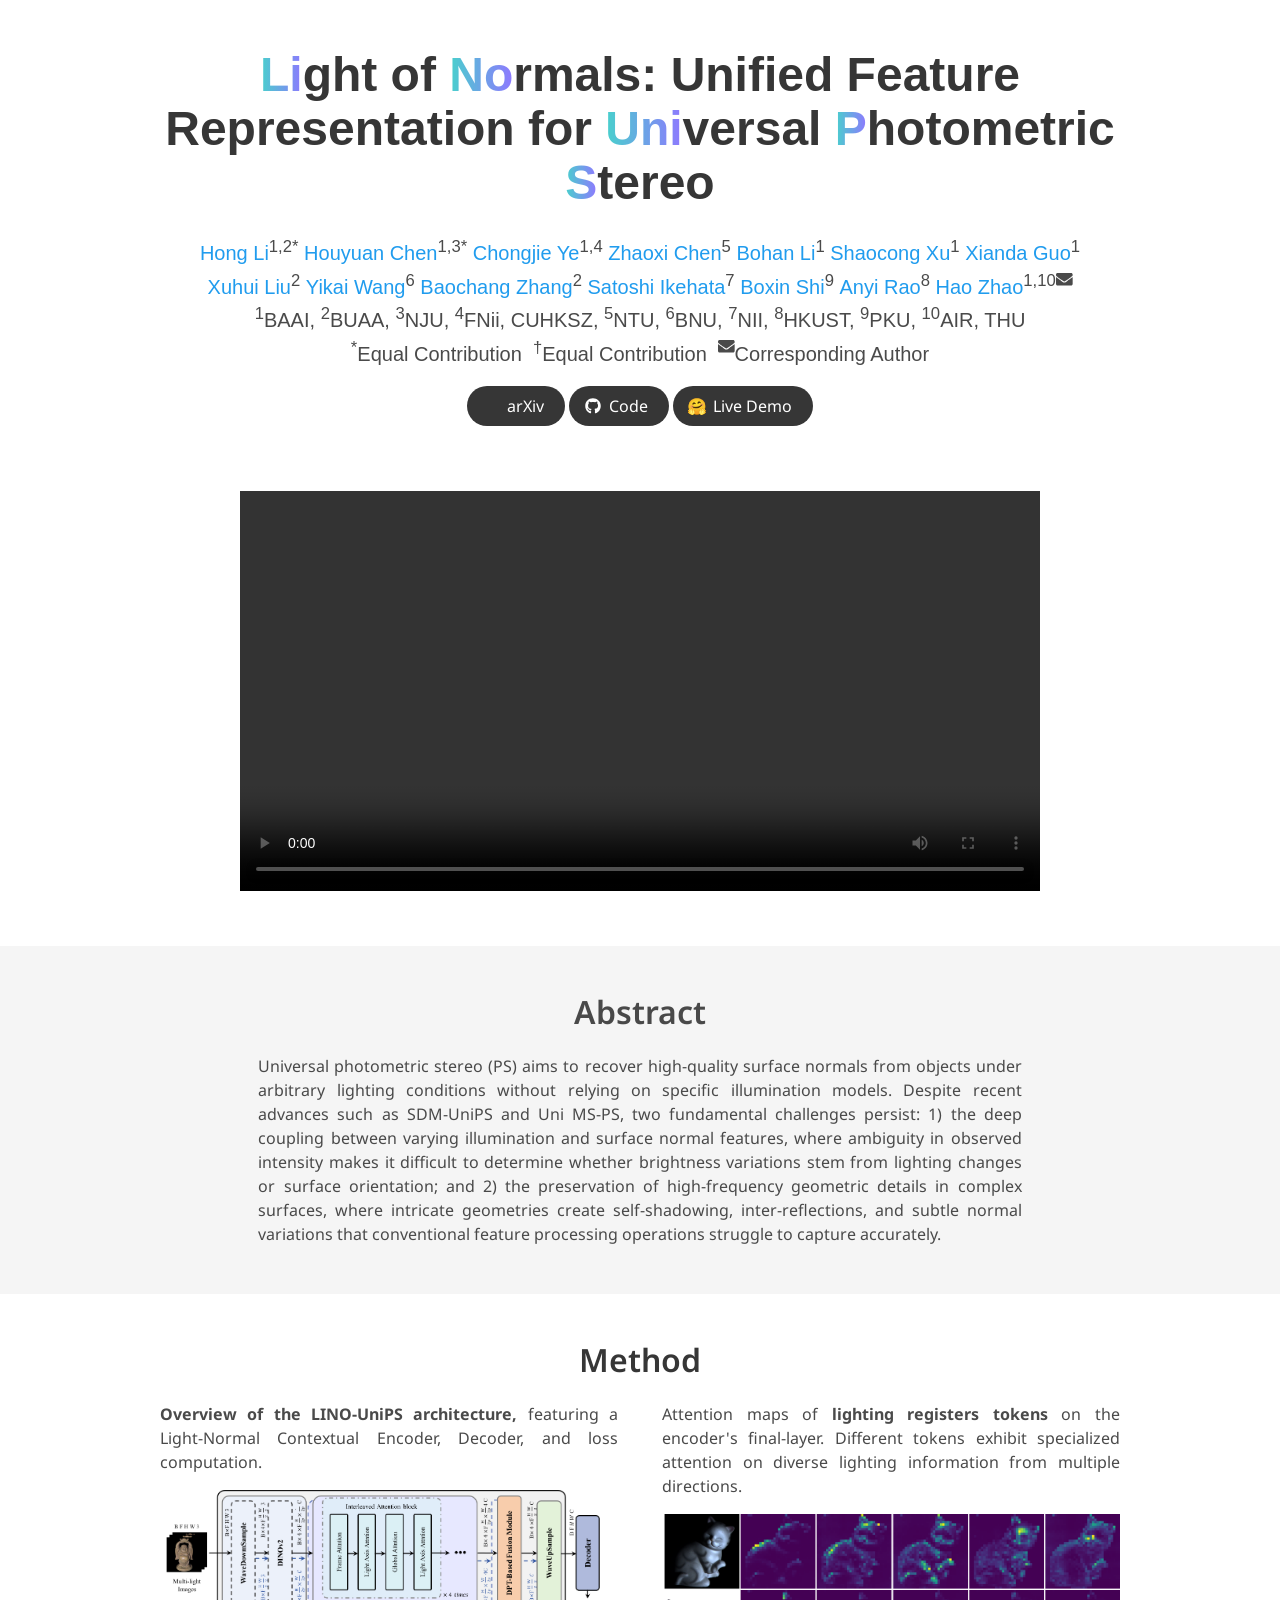
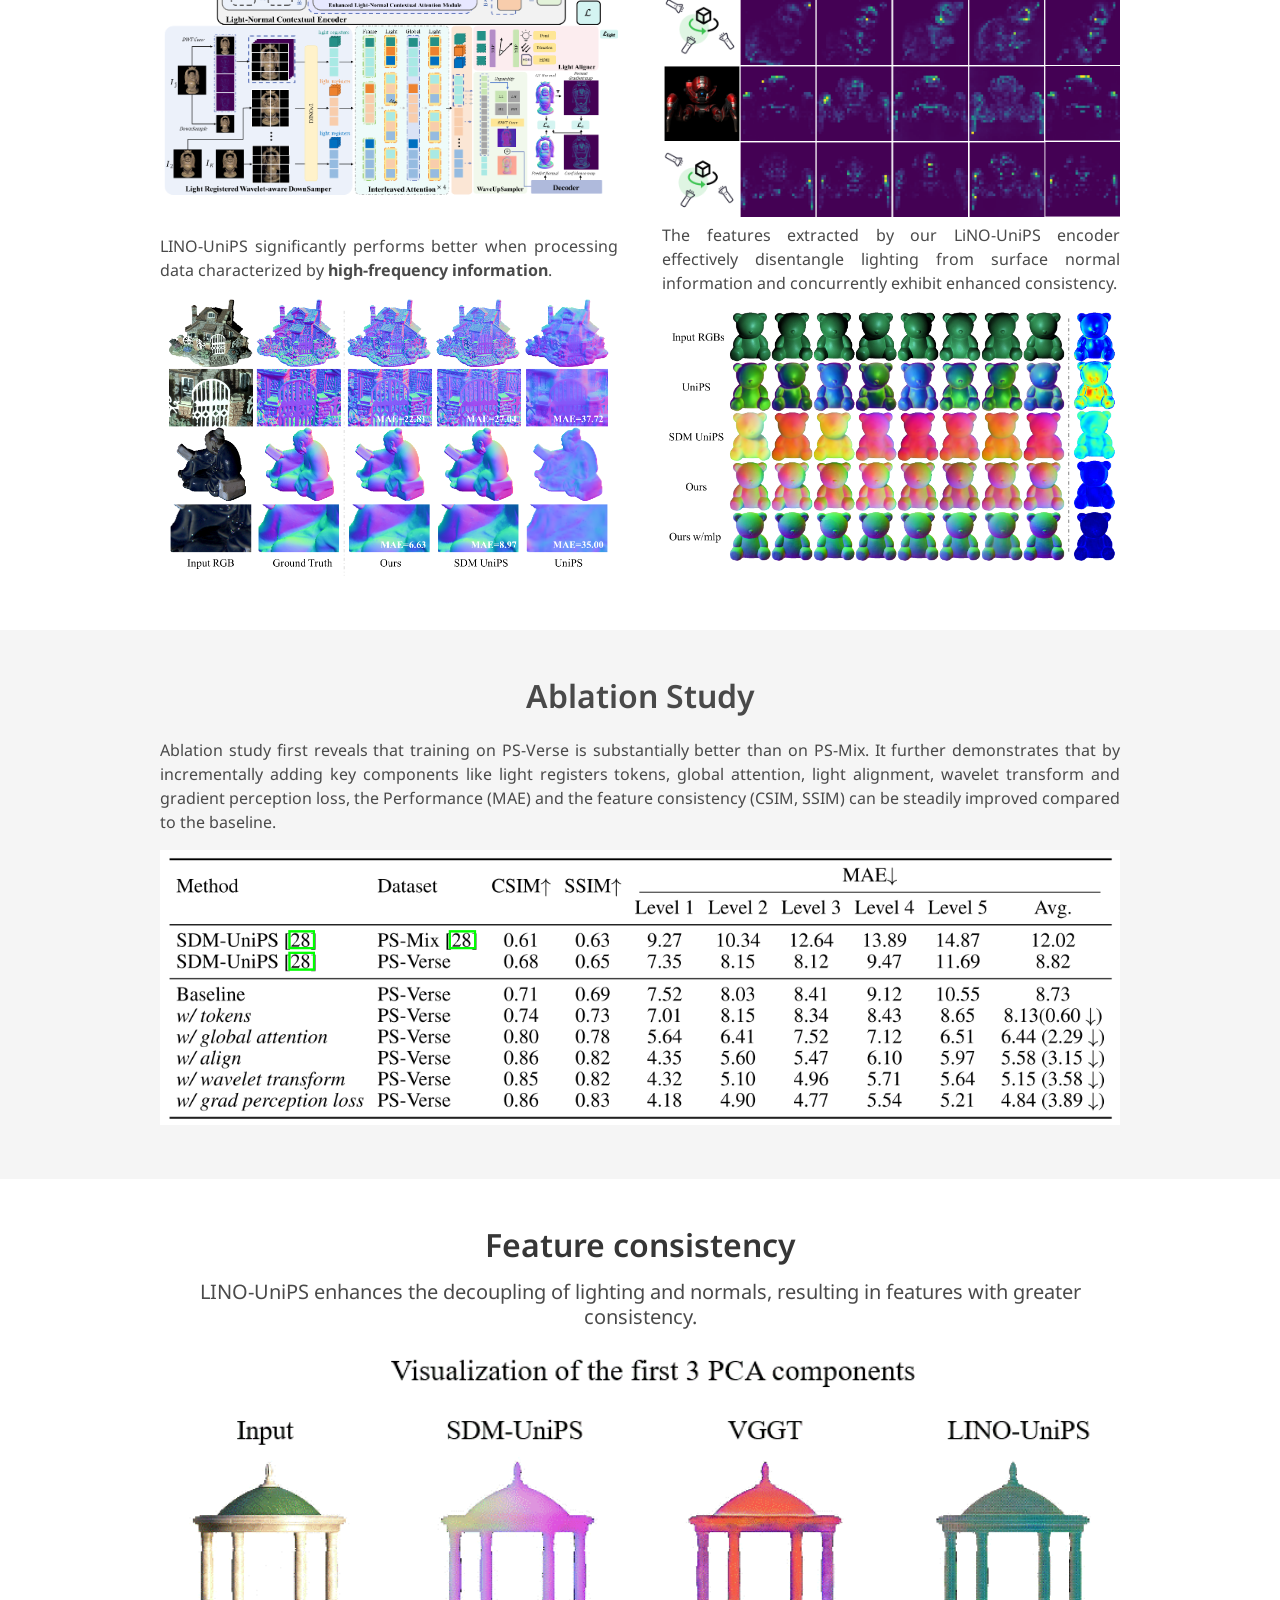
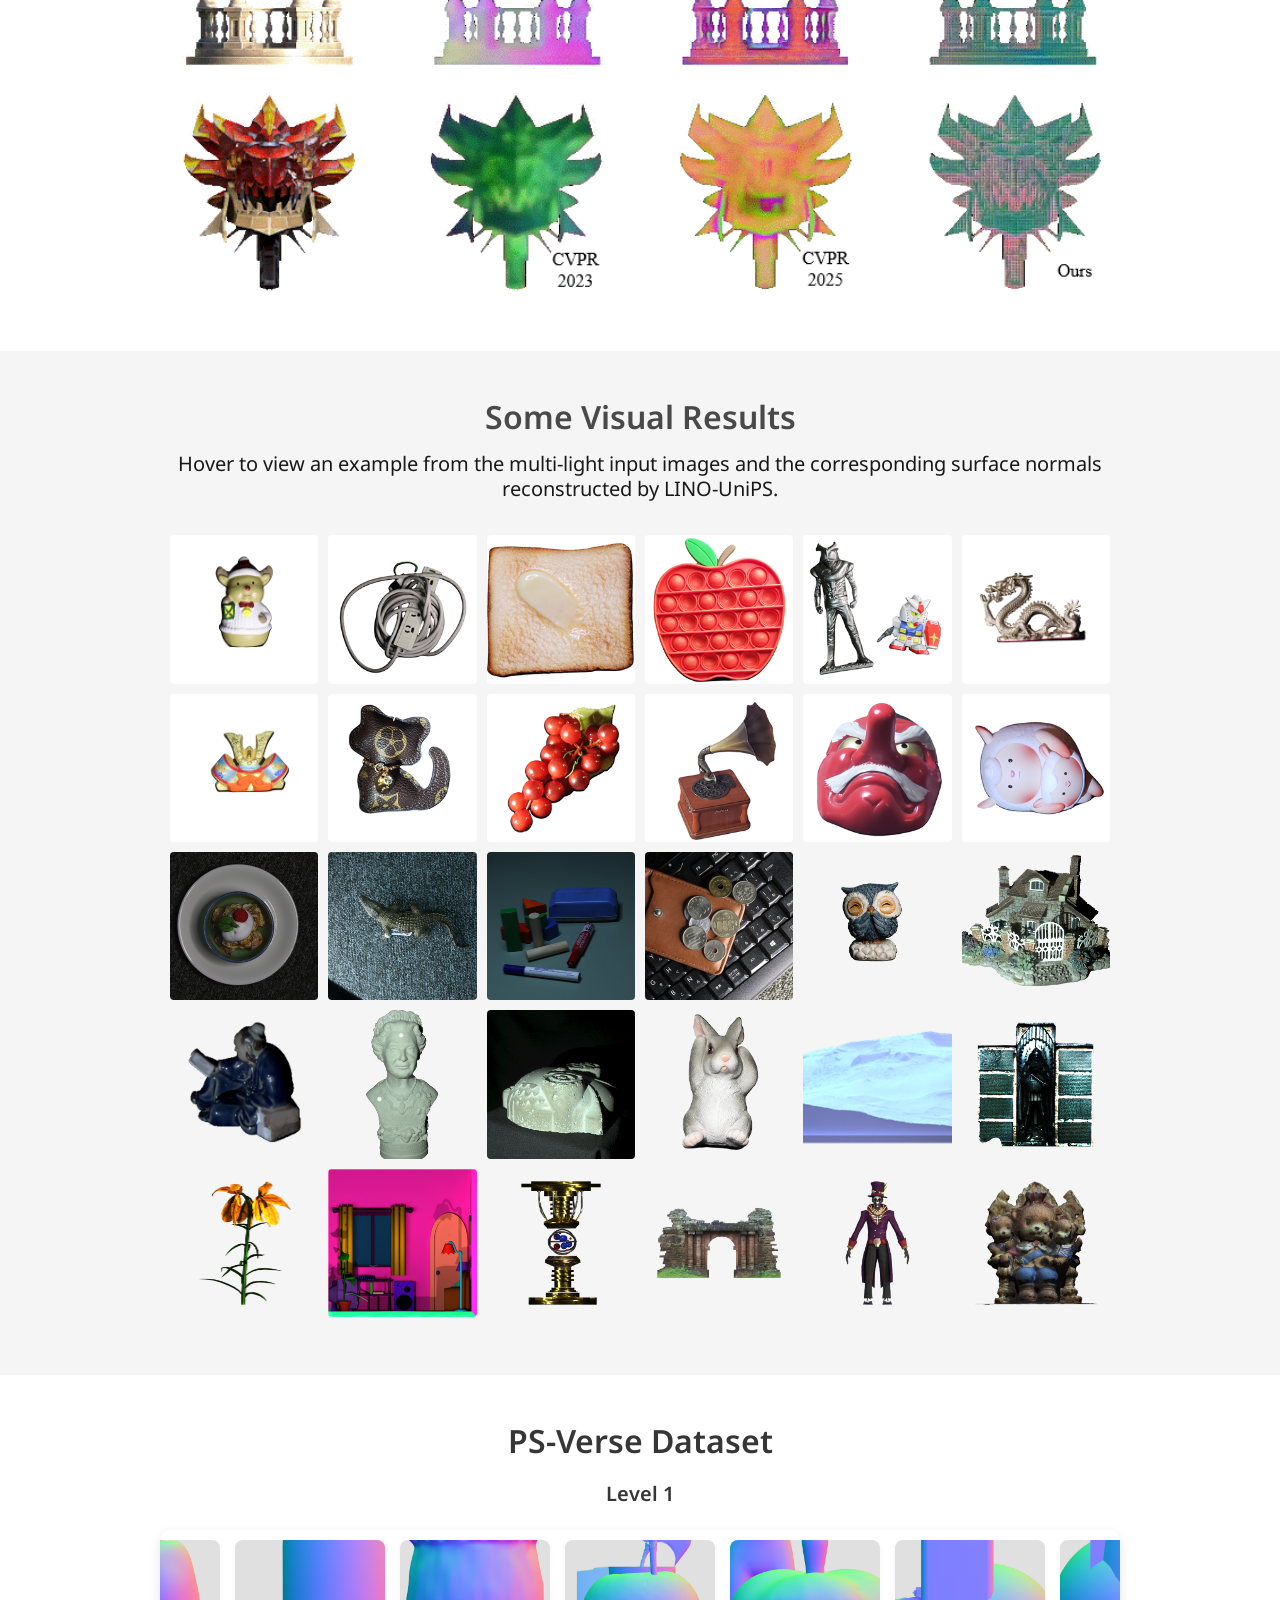
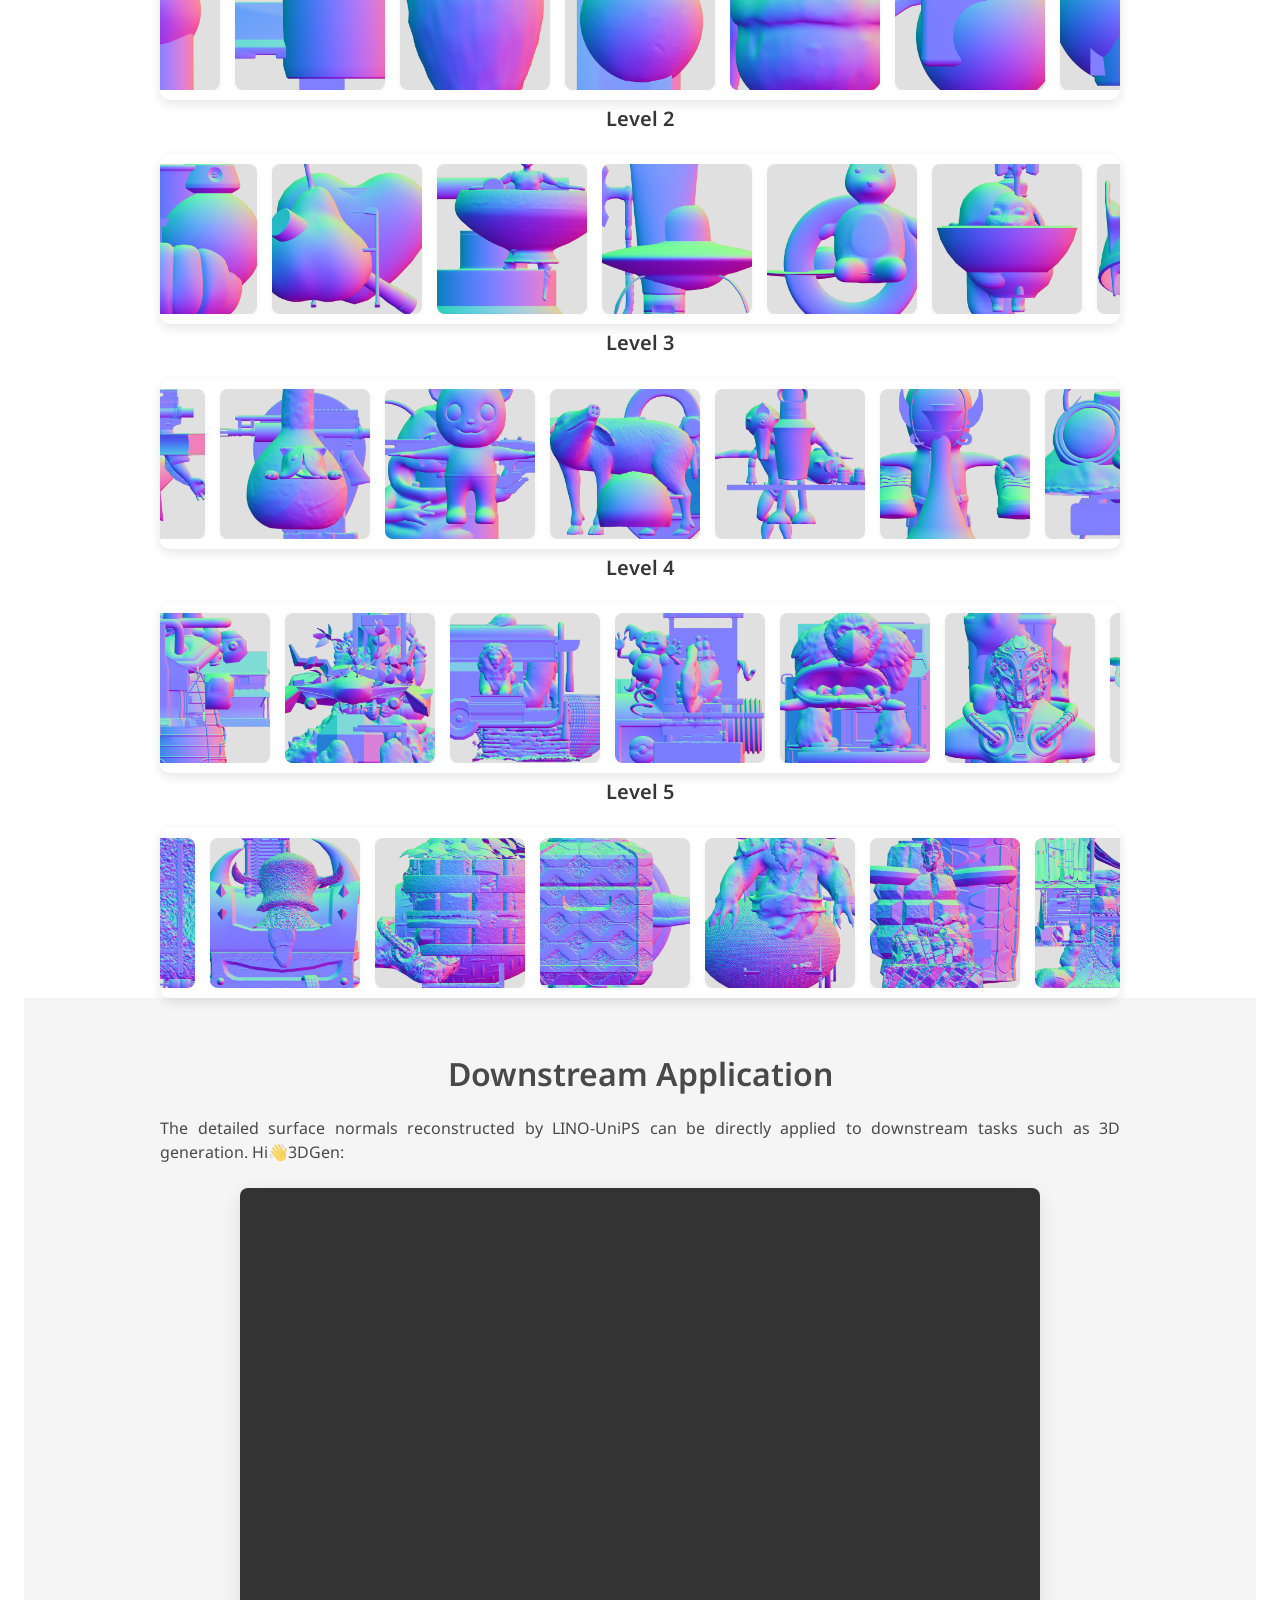
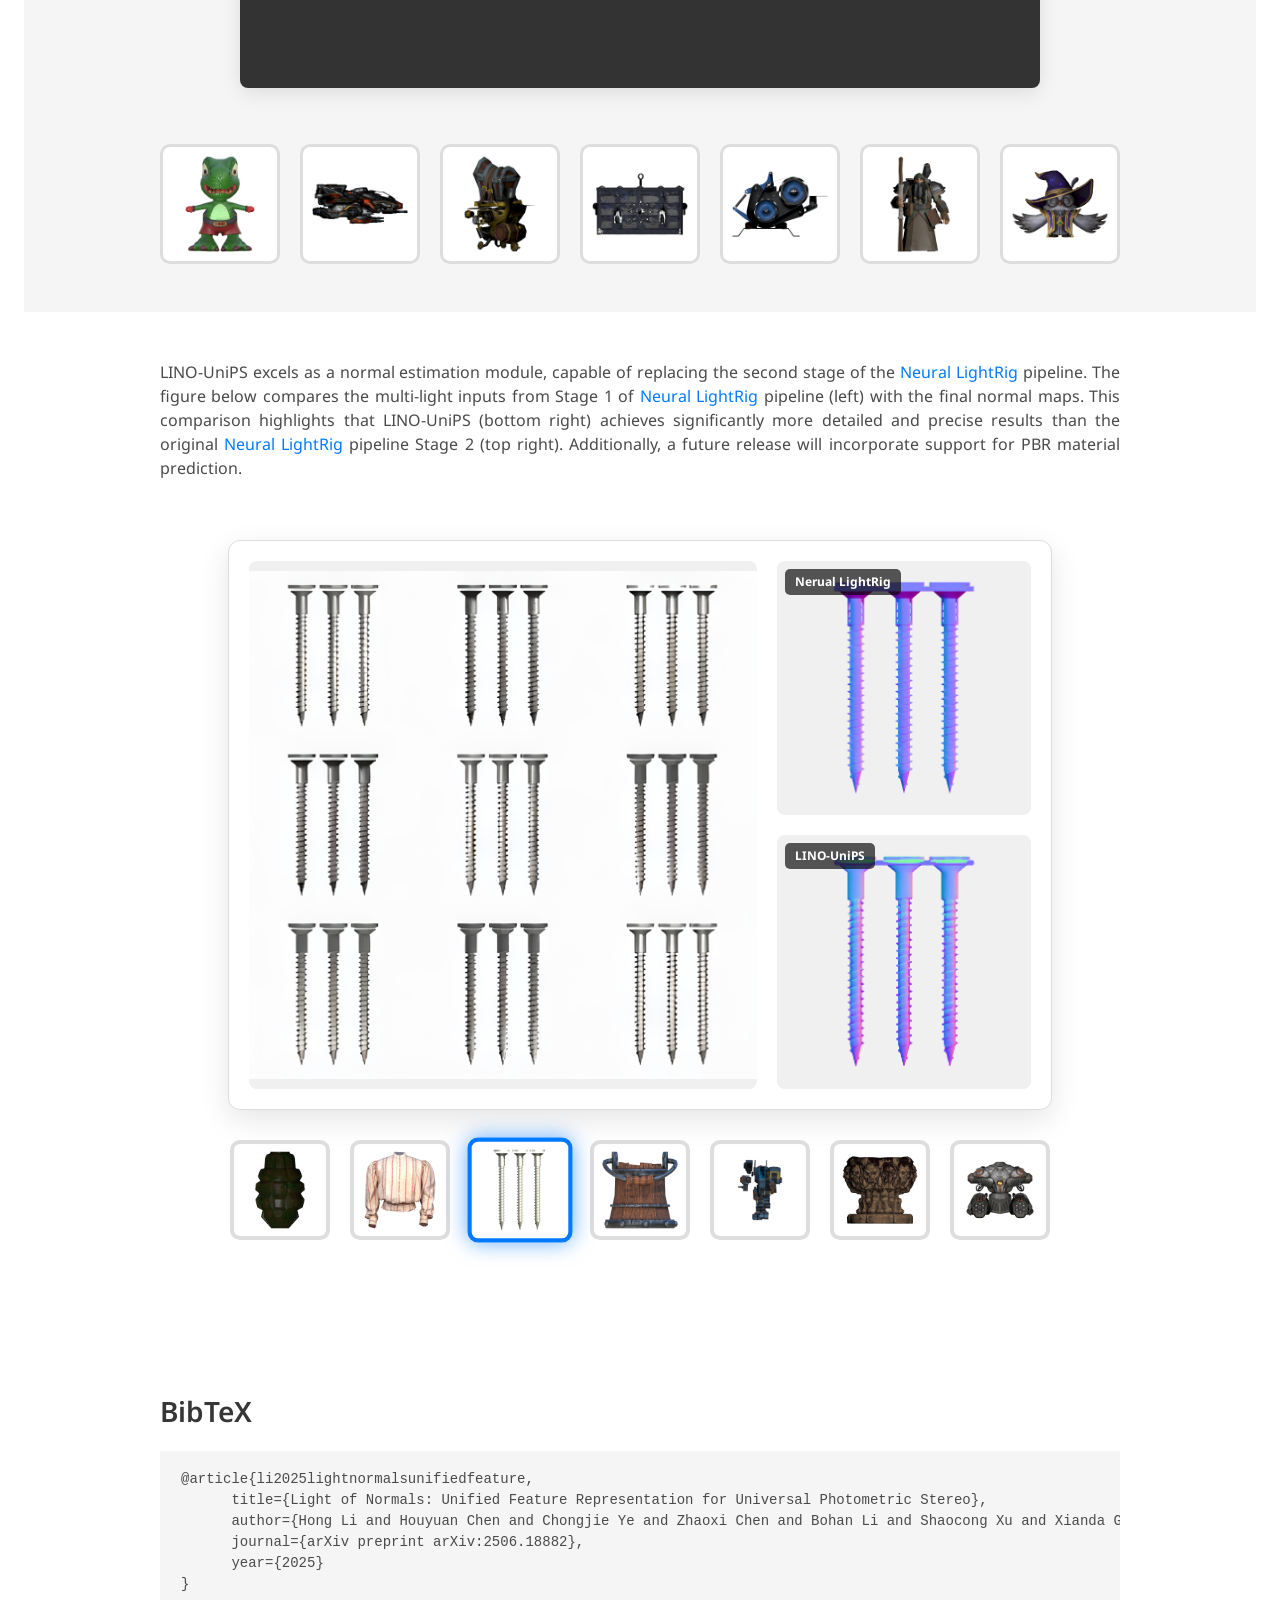
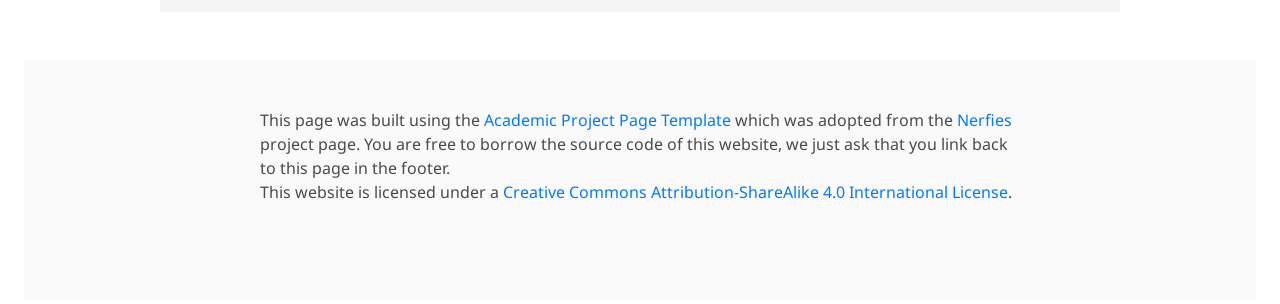
==== commit 1acd5847: "update" ====
--- a/index.html
+++ b/index.html
@@ -240,10 +240,10 @@
 <span class="gradient-normal-map">Uni</span>versal <span class="gradient-normal-map">P</span>hotometric <span class="gradient-normal-map">S</span>tereo</h1>
      <div class="is-size-5 publication-authors">
               <span class="author-block">
-                <a href="">Hong Li</a><sup>1,2*</sup>
-              </span>
-              <span class="author-block">
-                <a href="">Houyuan Chen</a><sup>1,3*</sup>
+                <a href="https://scholar.google.com/citations?user=5FBYzP8AAAAJ&hl=en">Hong Li</a><sup>1,2*</sup>
+              </span>
+              <span class="author-block">
+                <a href="https://github.com/houyuanchen111">Houyuan Chen</a><sup>1,3*</sup>
               </span>
               <span class="author-block">
                 <a href="https://github.com/hugoycj">Chongjie Ye</a><sup>1,4</sup>
@@ -252,7 +252,7 @@
                 <a href="https://frozenburning.github.io/">Zhaoxi Chen</a><sup>5</sup>
               </span>
               <span class="author-block">
-                <a href="">Bohan Li</a><sup>1</sup>
+                <a href="https://arlo0o.github.io/libohan.github.io/">Bohan Li</a><sup>1</sup>
               </span>
               <span class="author-block">
                 <a href="https://daniellli.github.io/">Shaocong Xu</a><sup>1</sup>
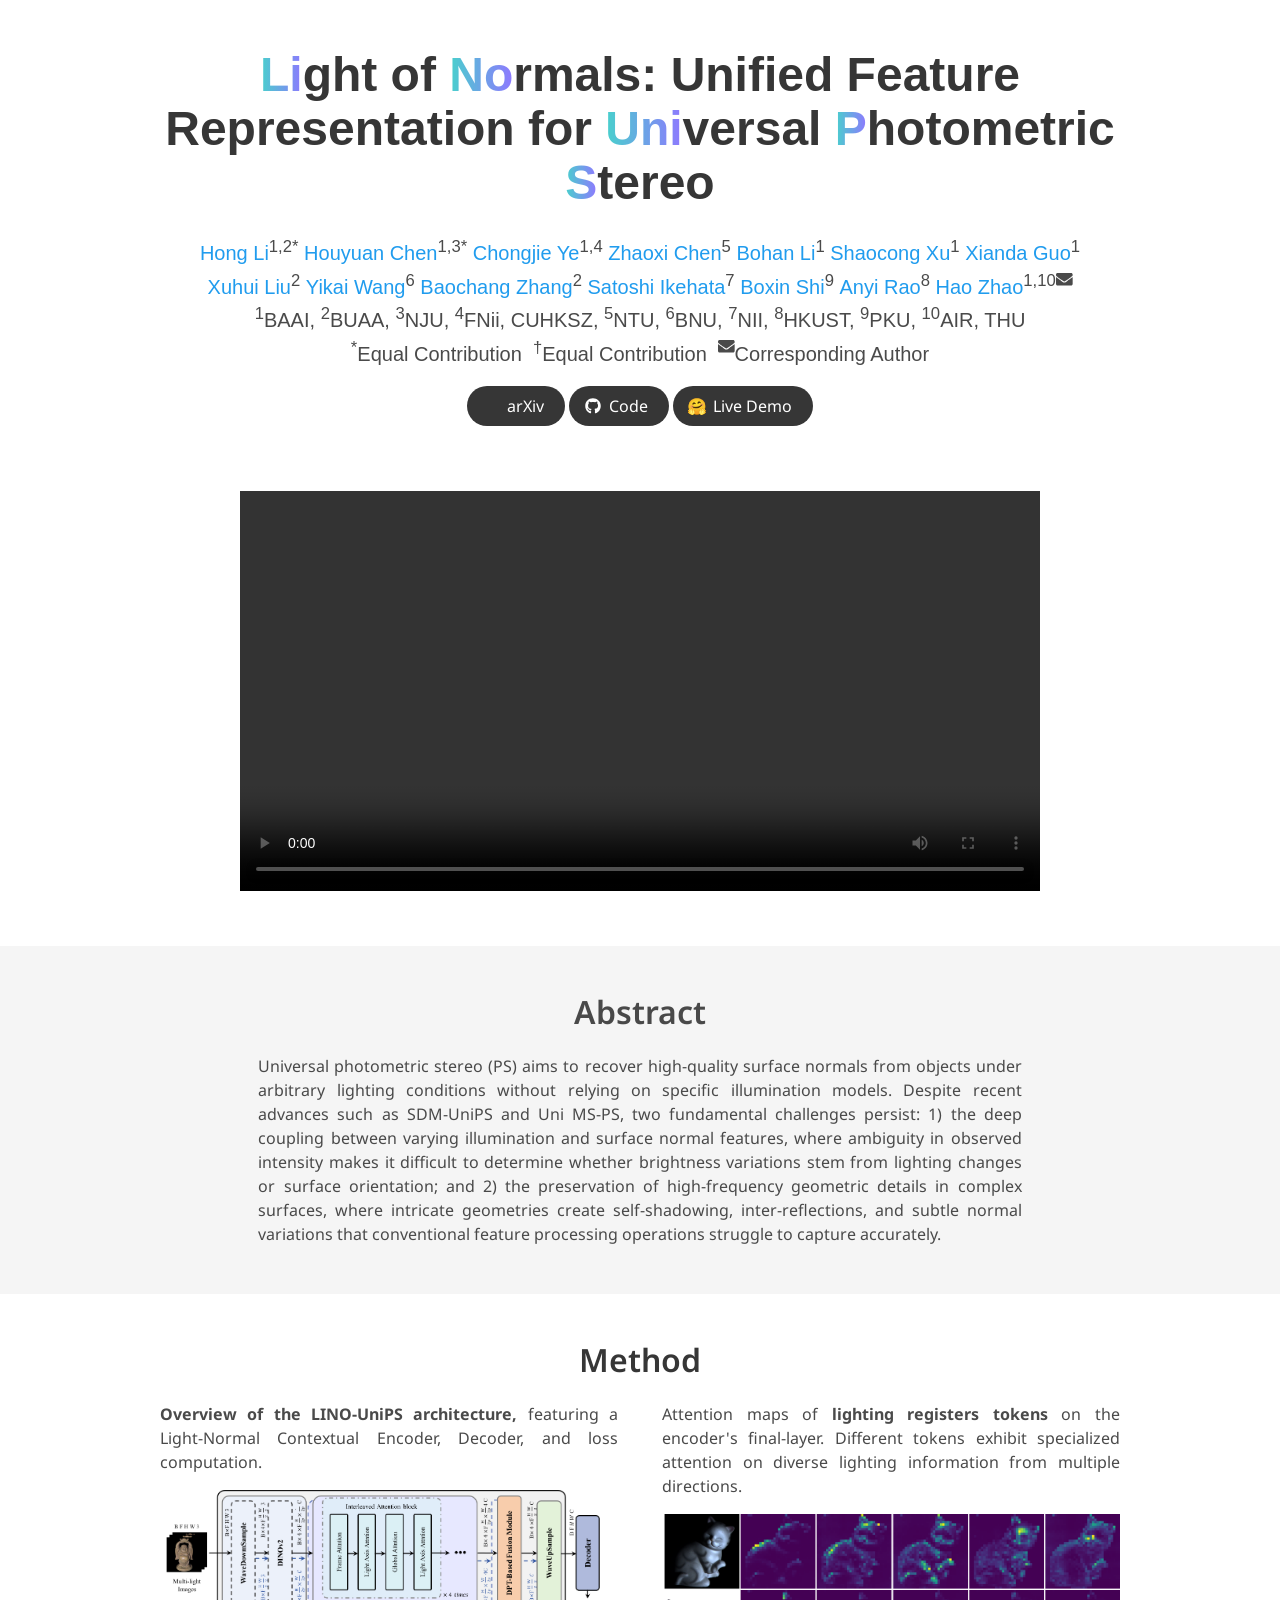
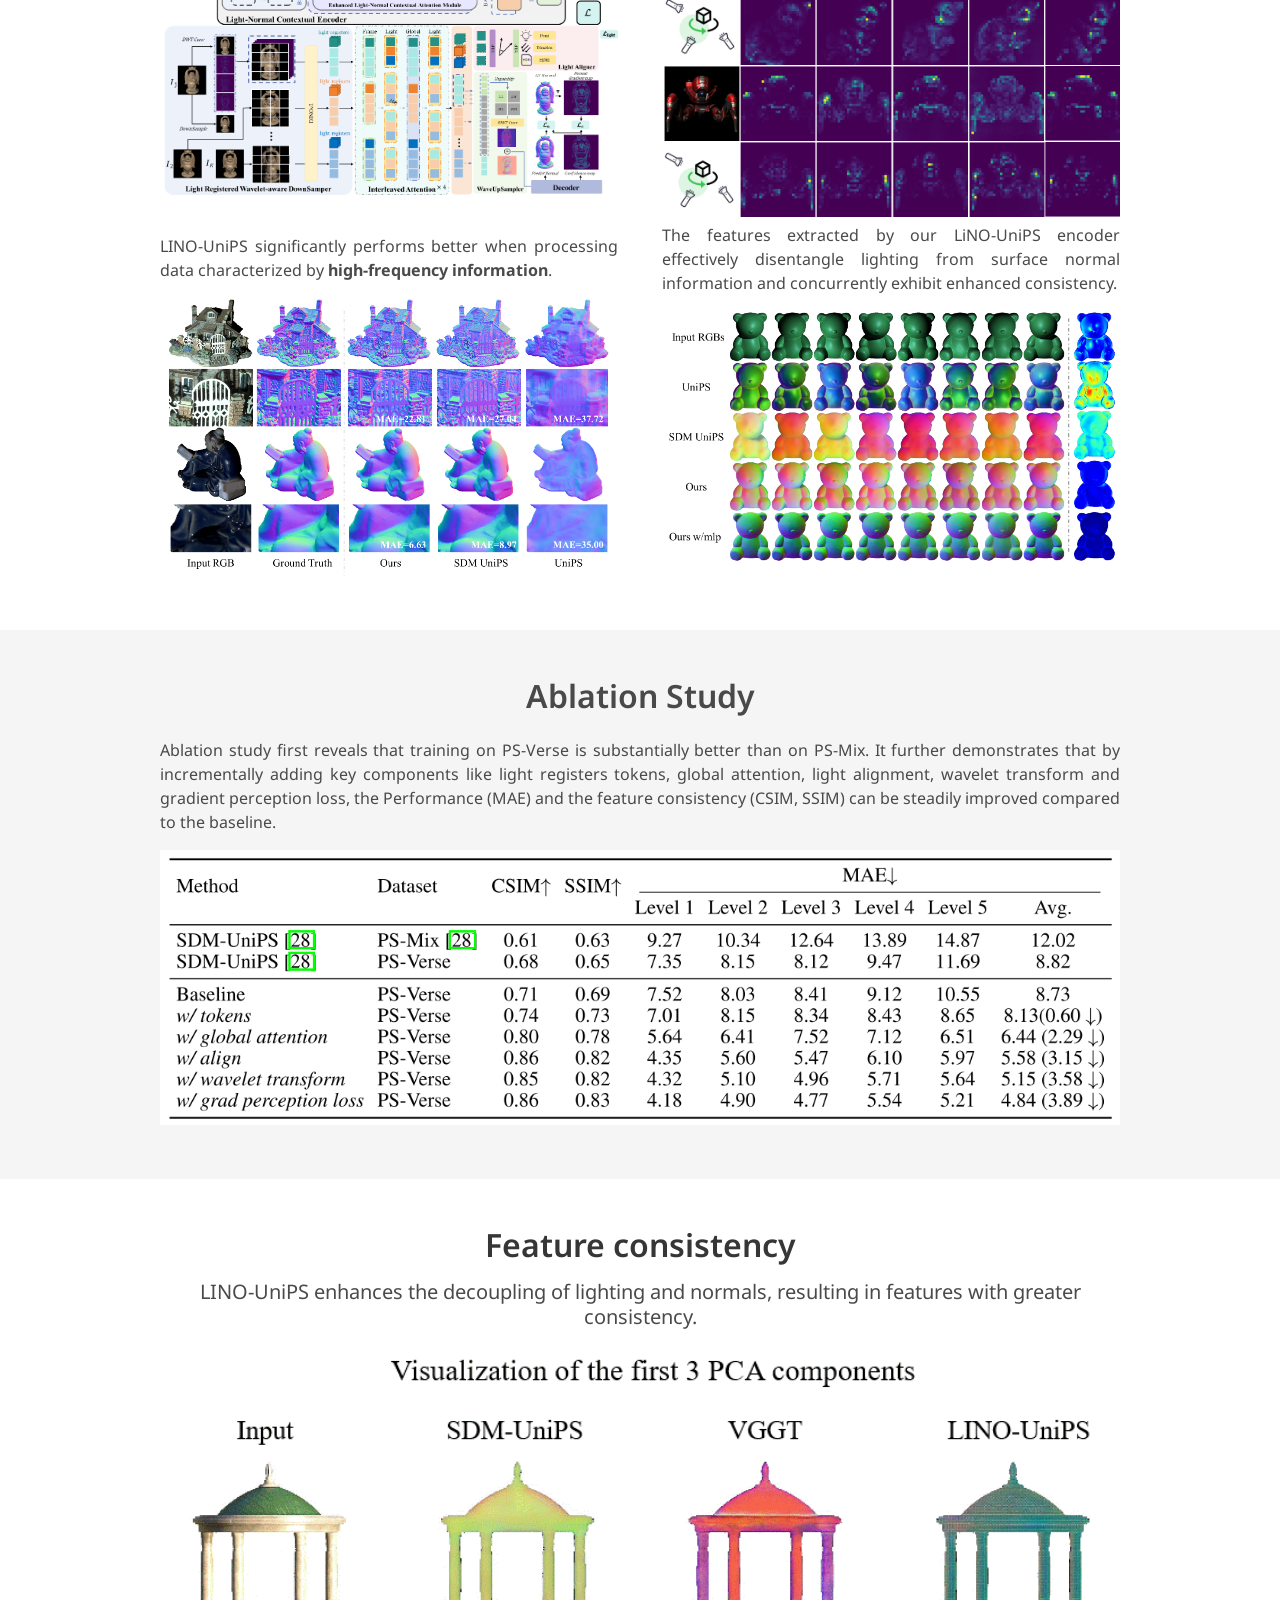
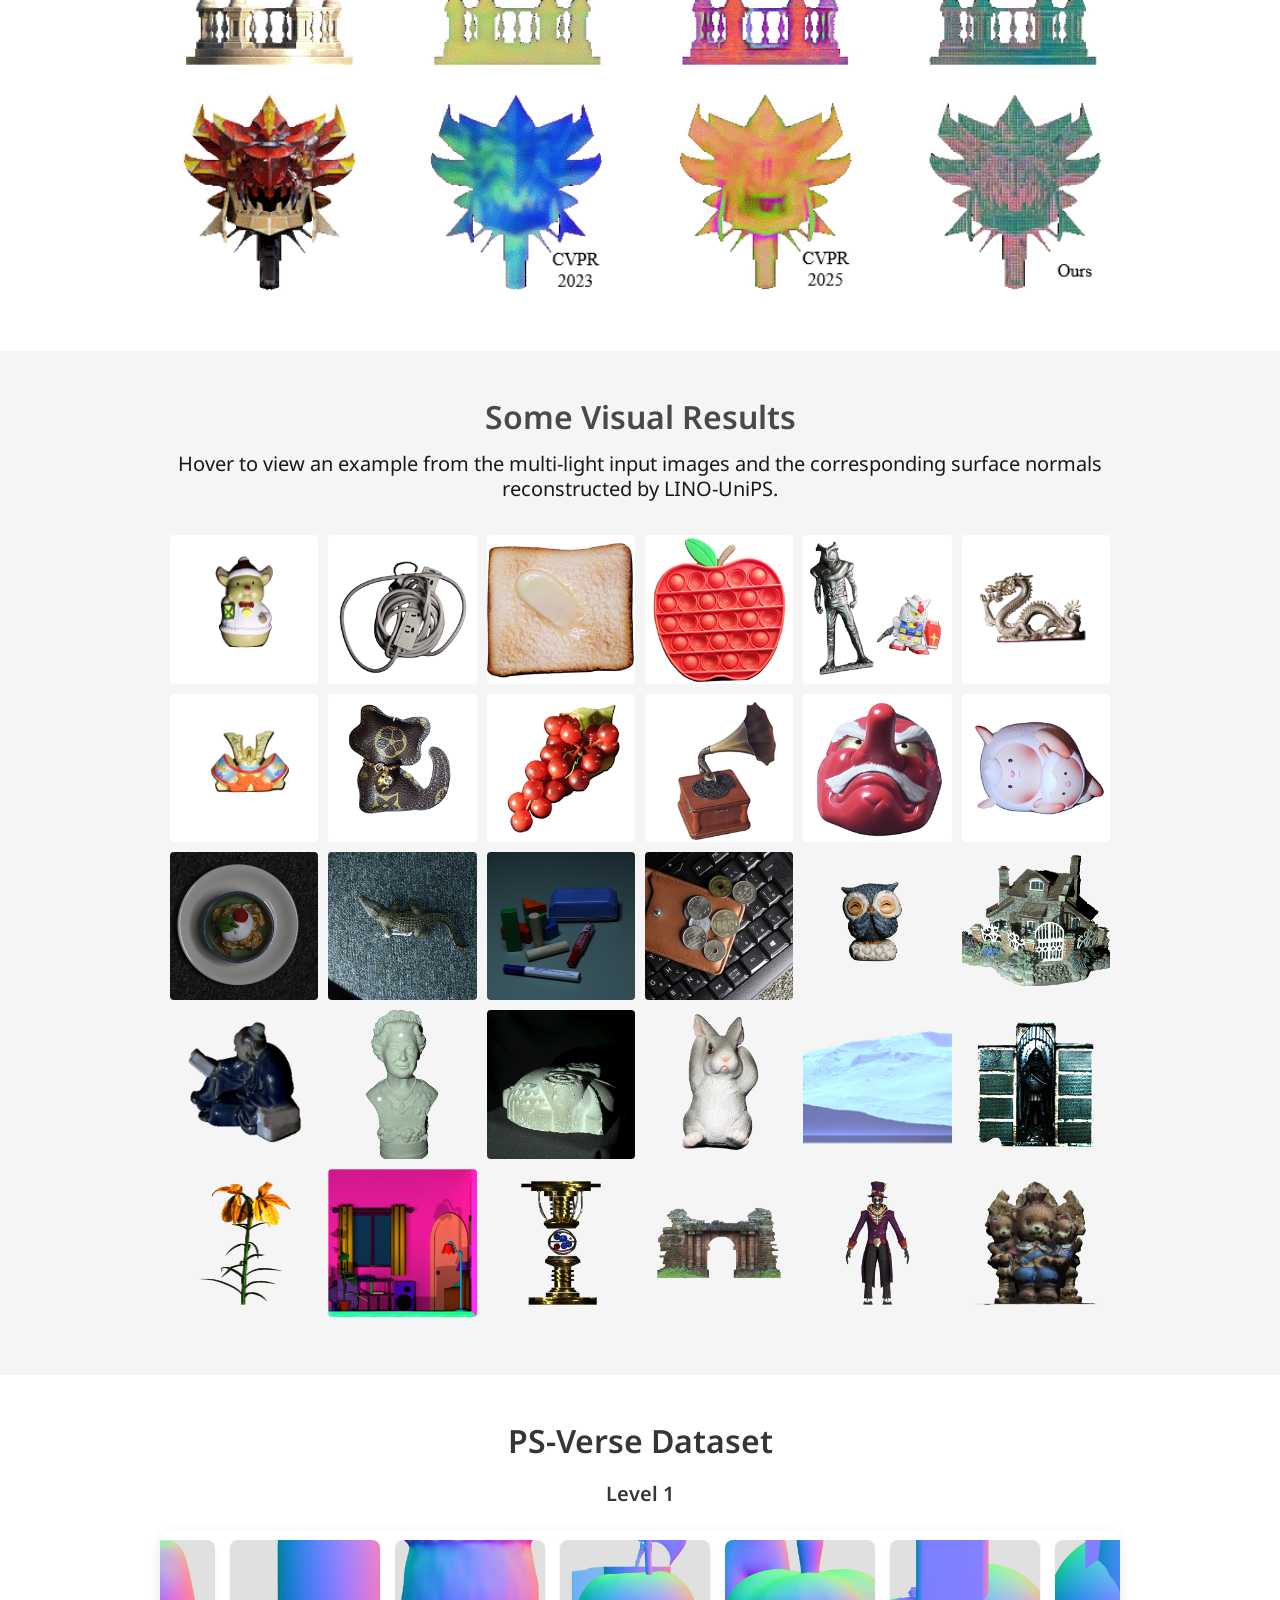
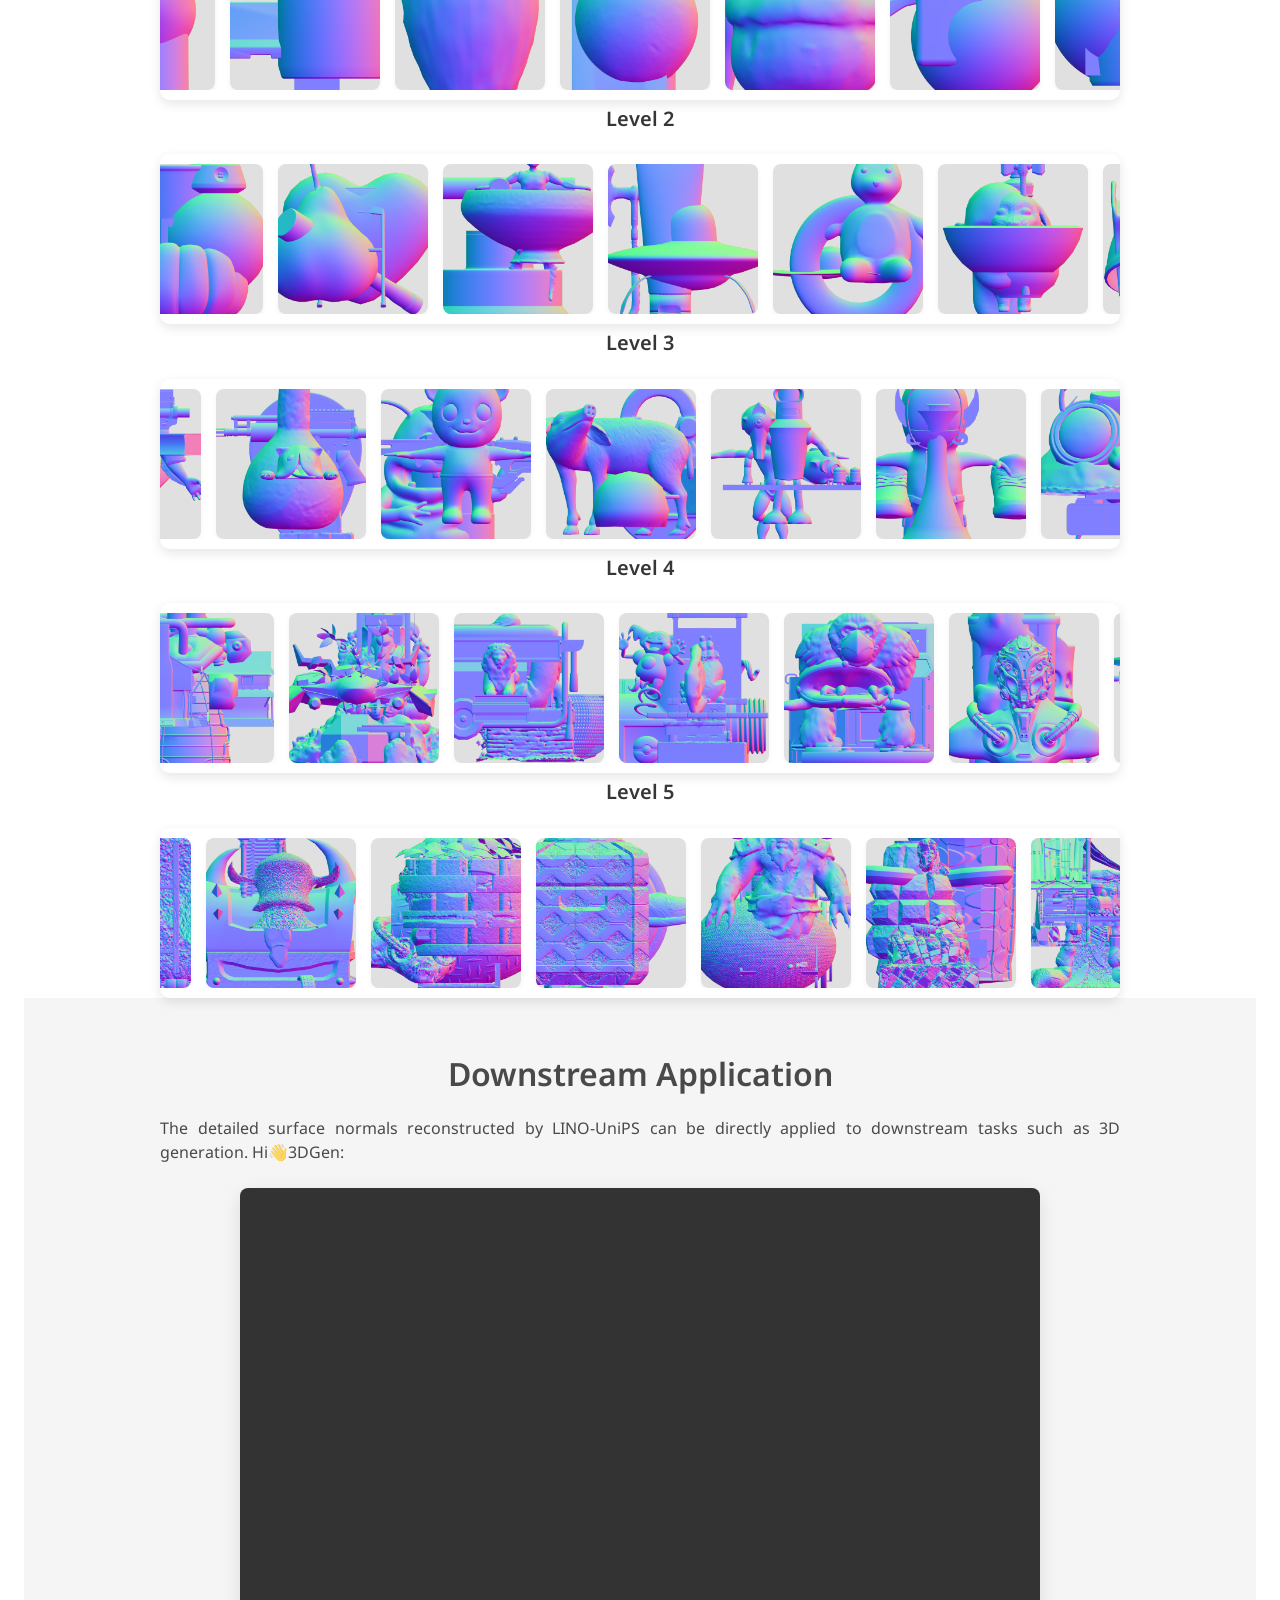
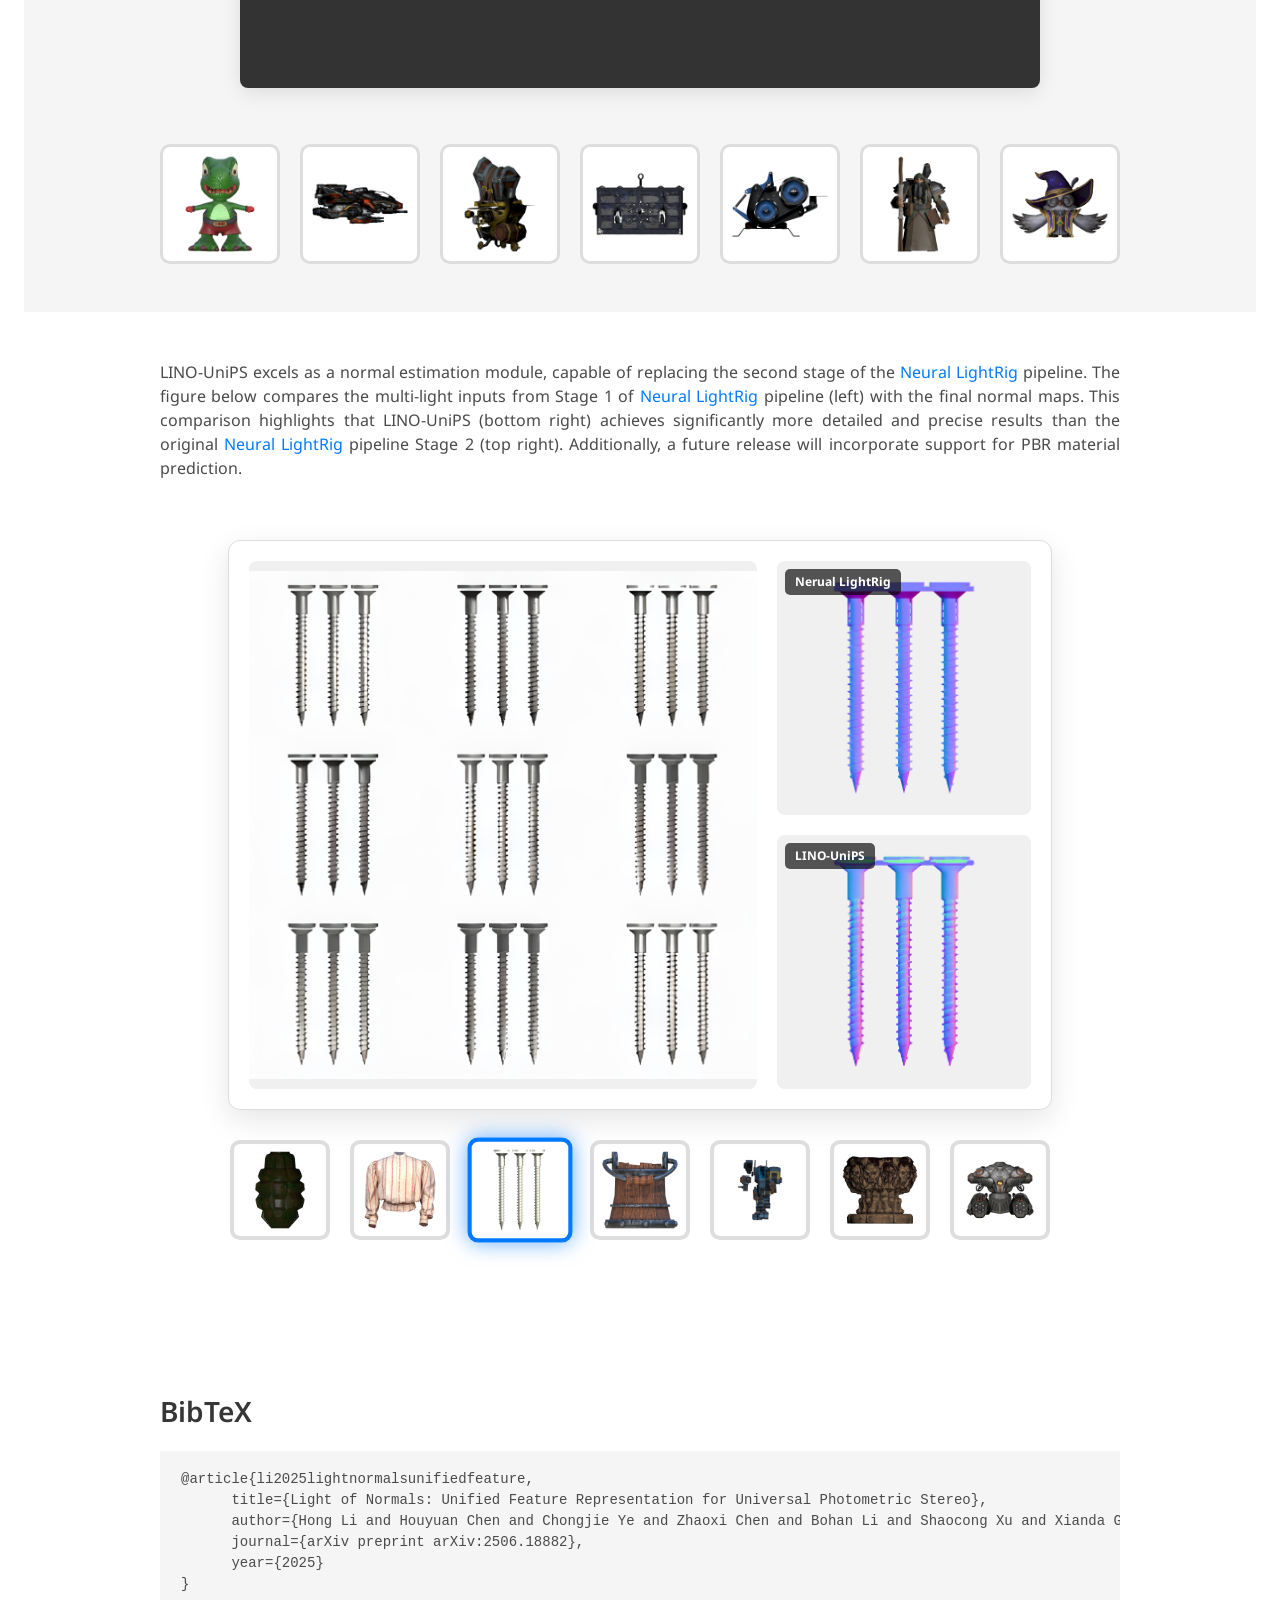
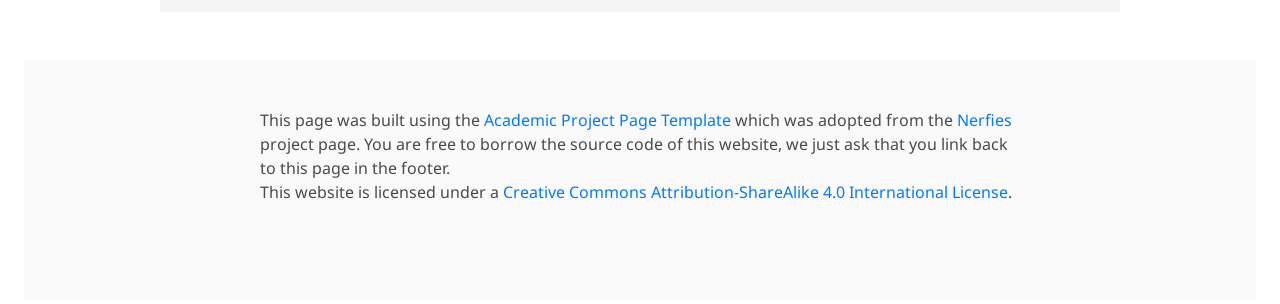
==== commit 6932358e: "update_video" ====
--- a/index.html
+++ b/index.html
@@ -349,7 +349,7 @@
   <section class="hero teaser">
     <div class="container is-max-desktop">
       <div class="hero-body">
-        <video src="static/videos/lino_web.mp4" controls width="800" height="5000">
+        <video src="static/videos/lino_web_v3.mp4" controls width="800" height="5000">
         <h2 class="subtitle has-text-centered">
          (Left) Given multiple images from the same viewpoint under varying lighting, our method outperforms existing universal photometric stereo methods in accuracy and detail, even exceeding the professional 3D scanner. (Right) On the DiliGent benchmark, with similar decoders, higher feature consistency (SSIM and CSIM) in encoder features corresponds to better performance, indicated by a higher inverse mean angular error.
        </h2>
